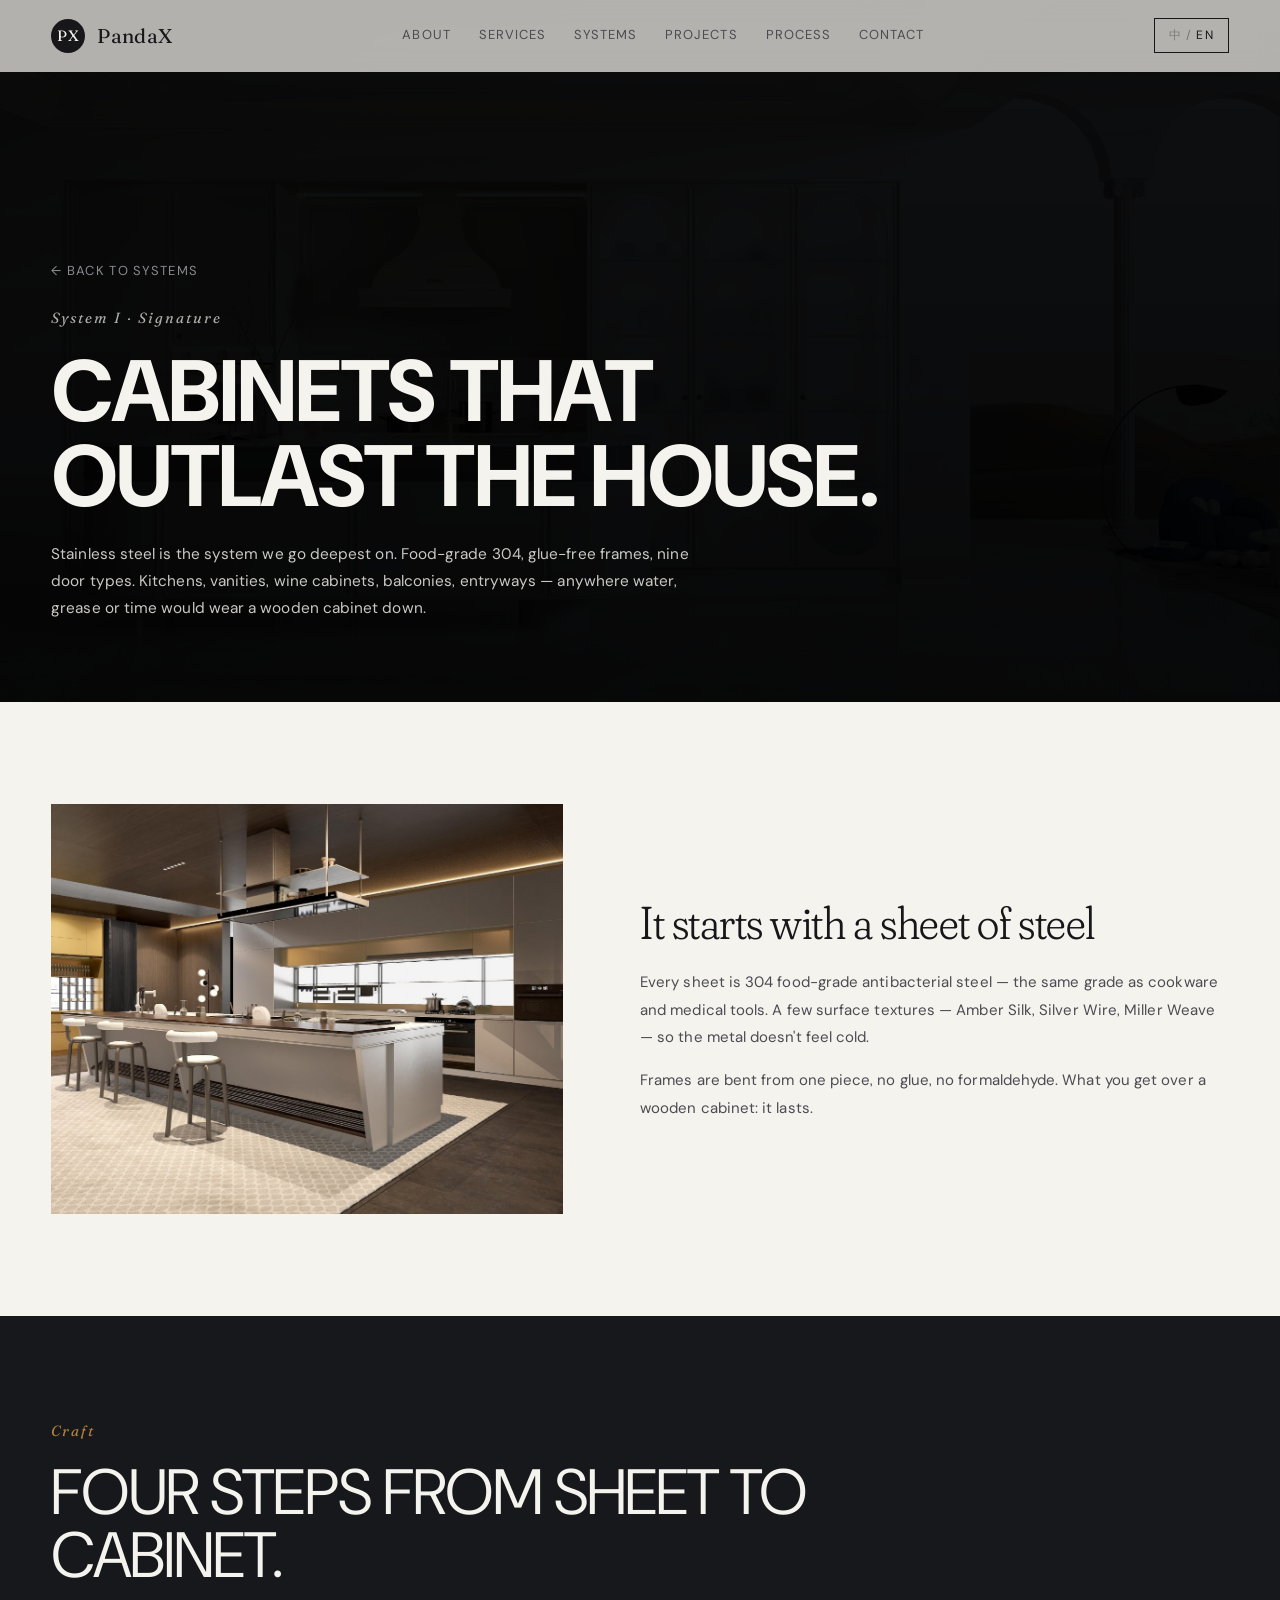
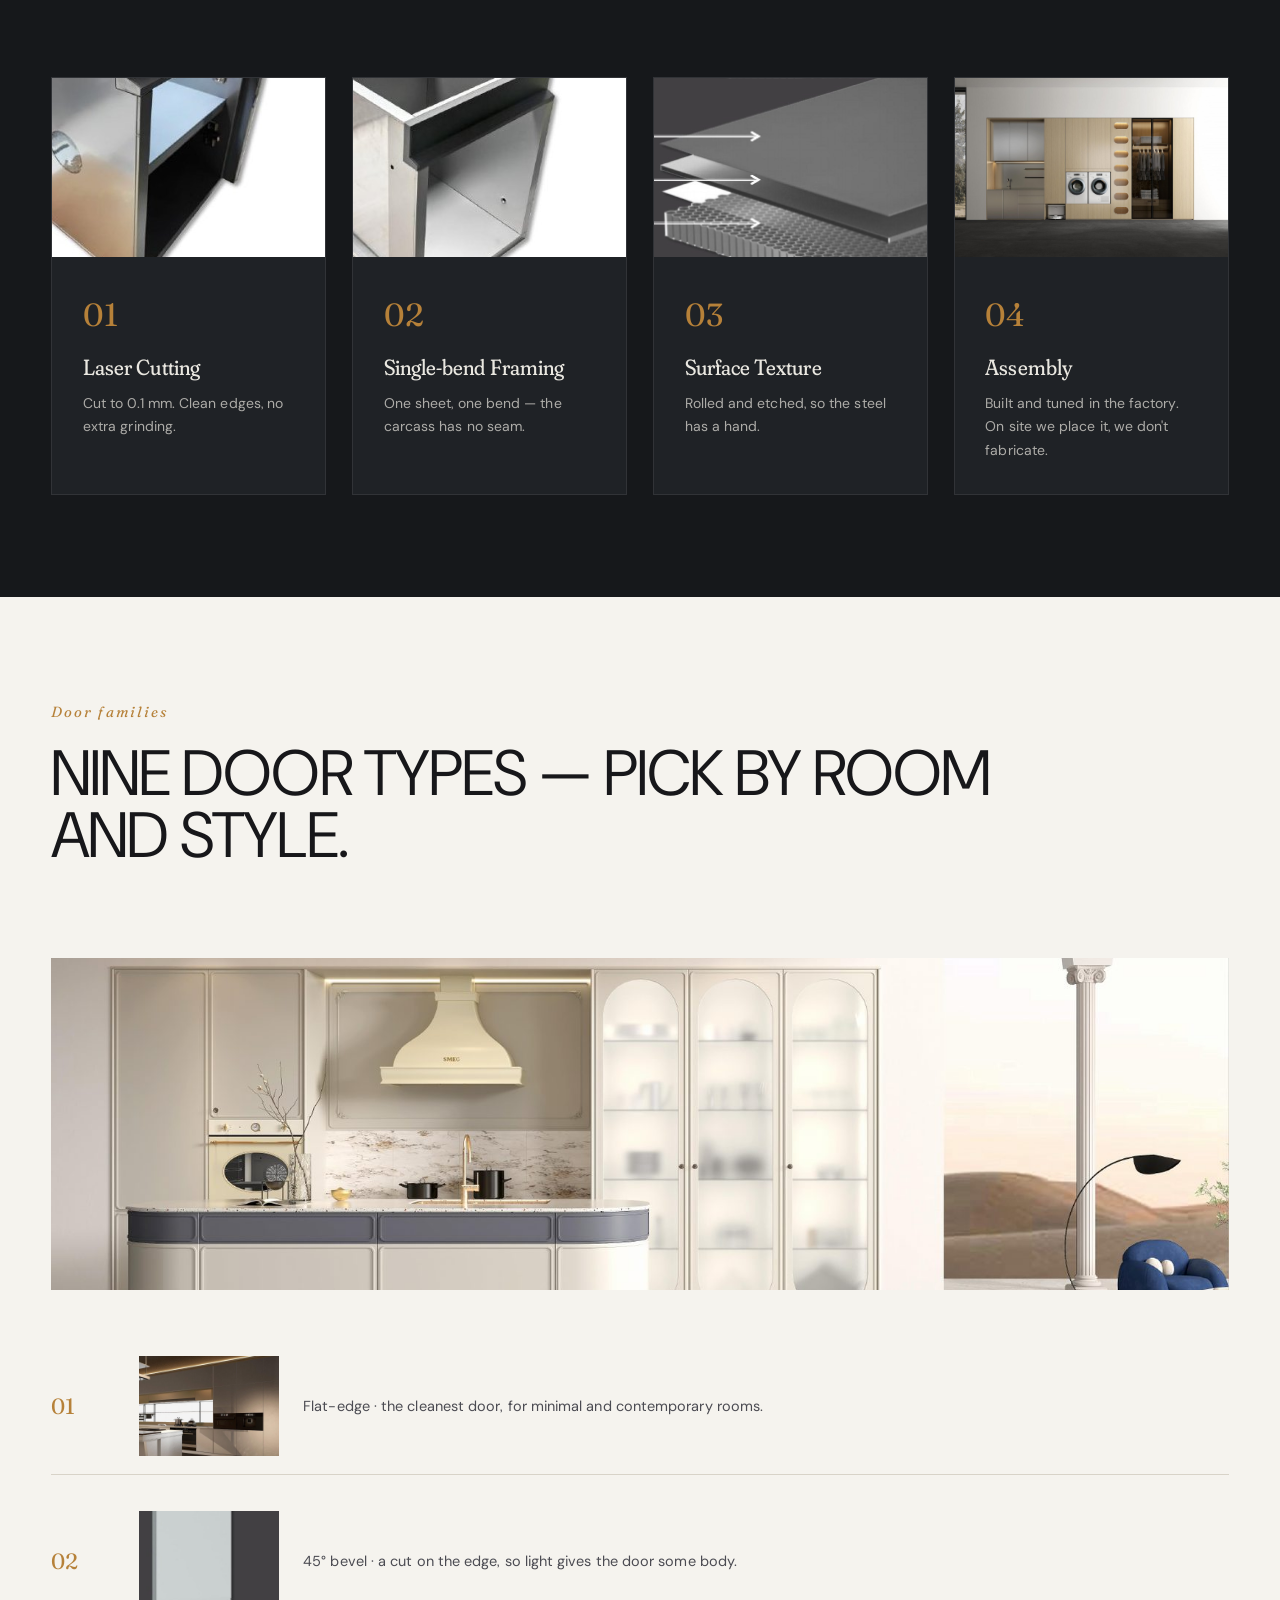
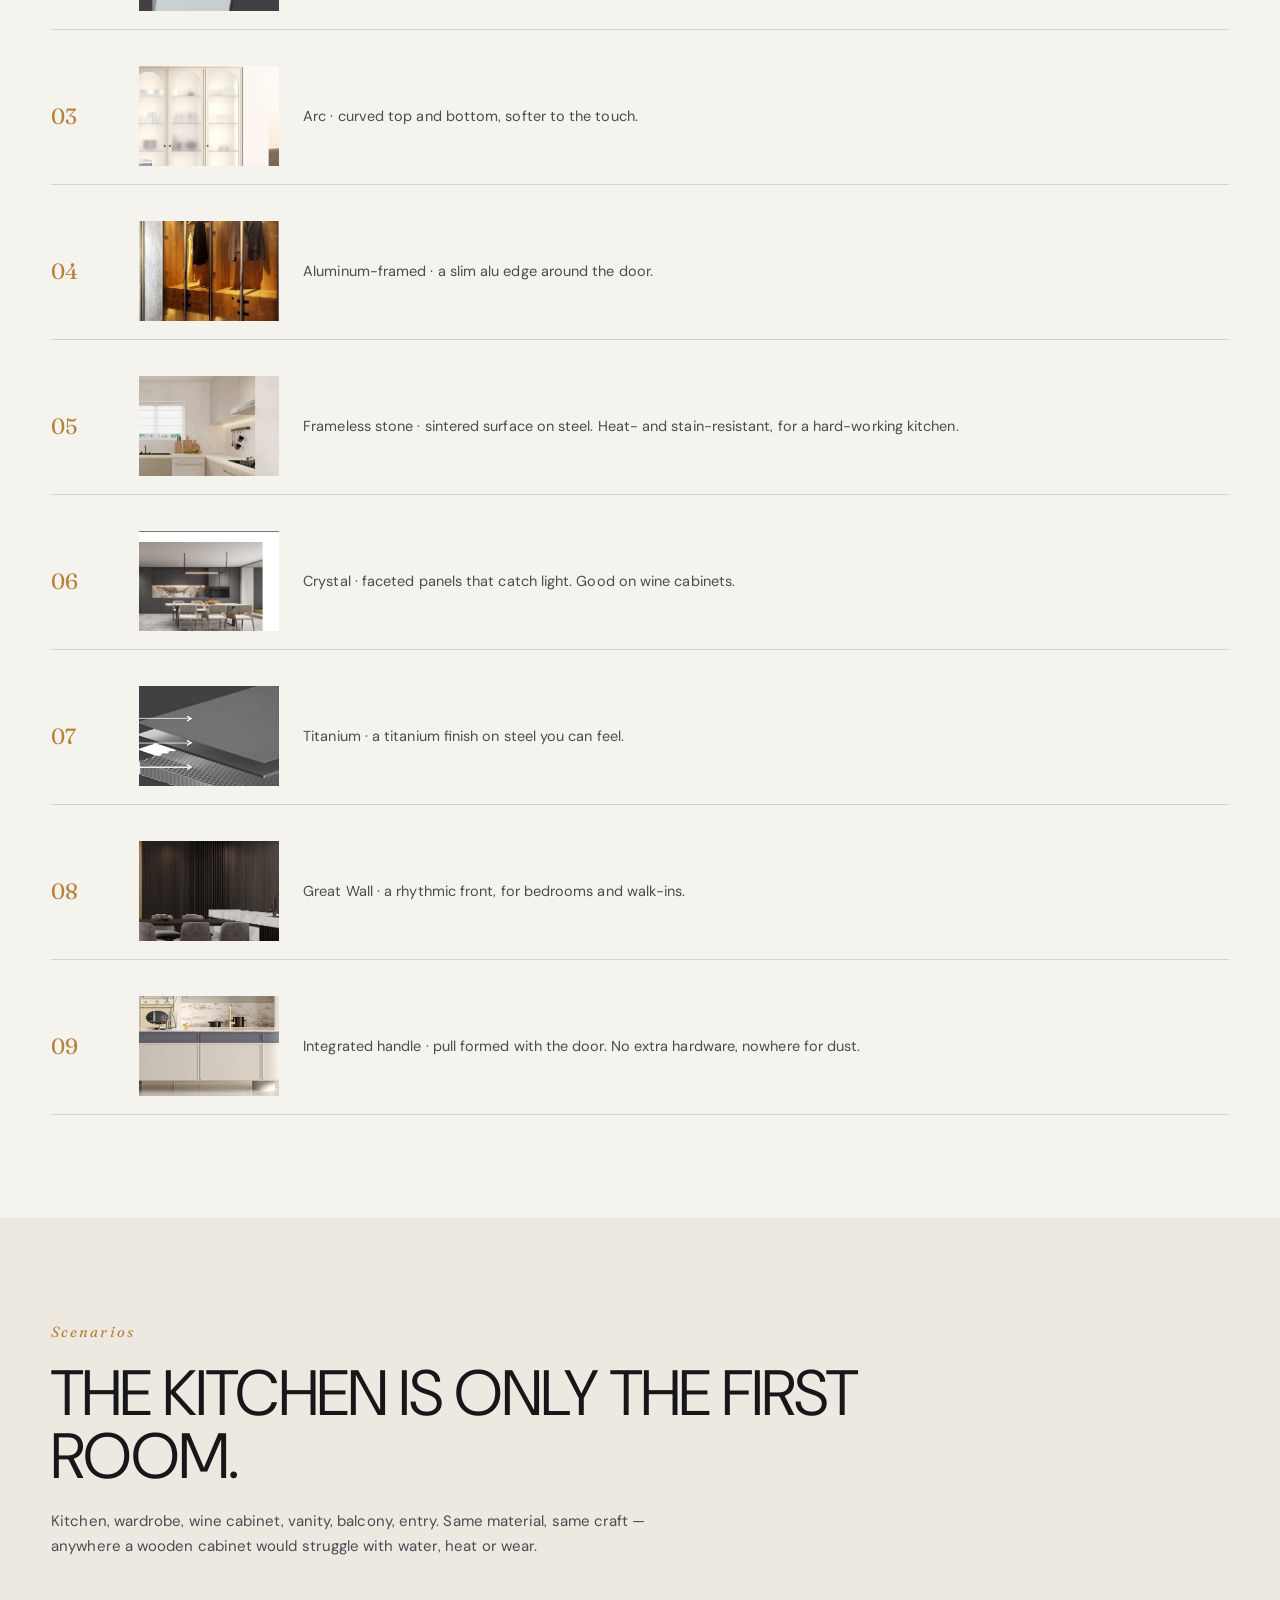
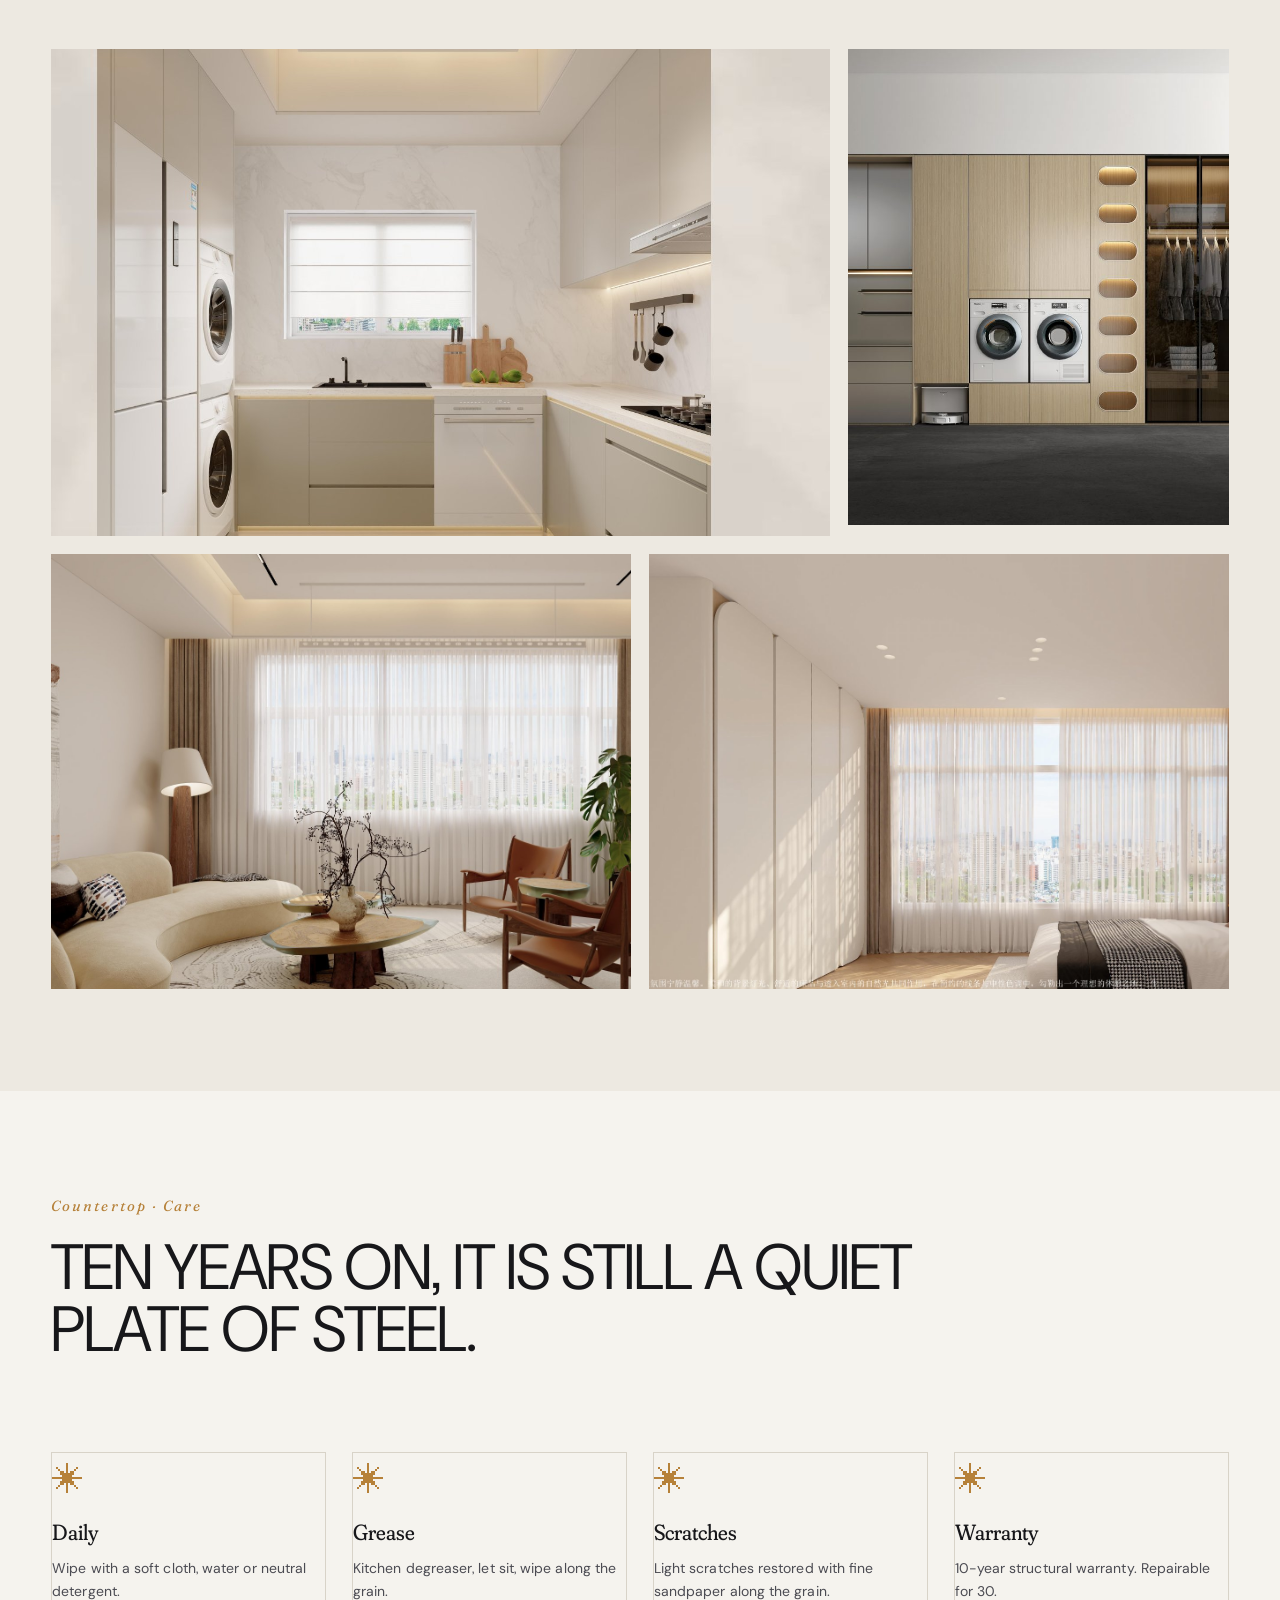
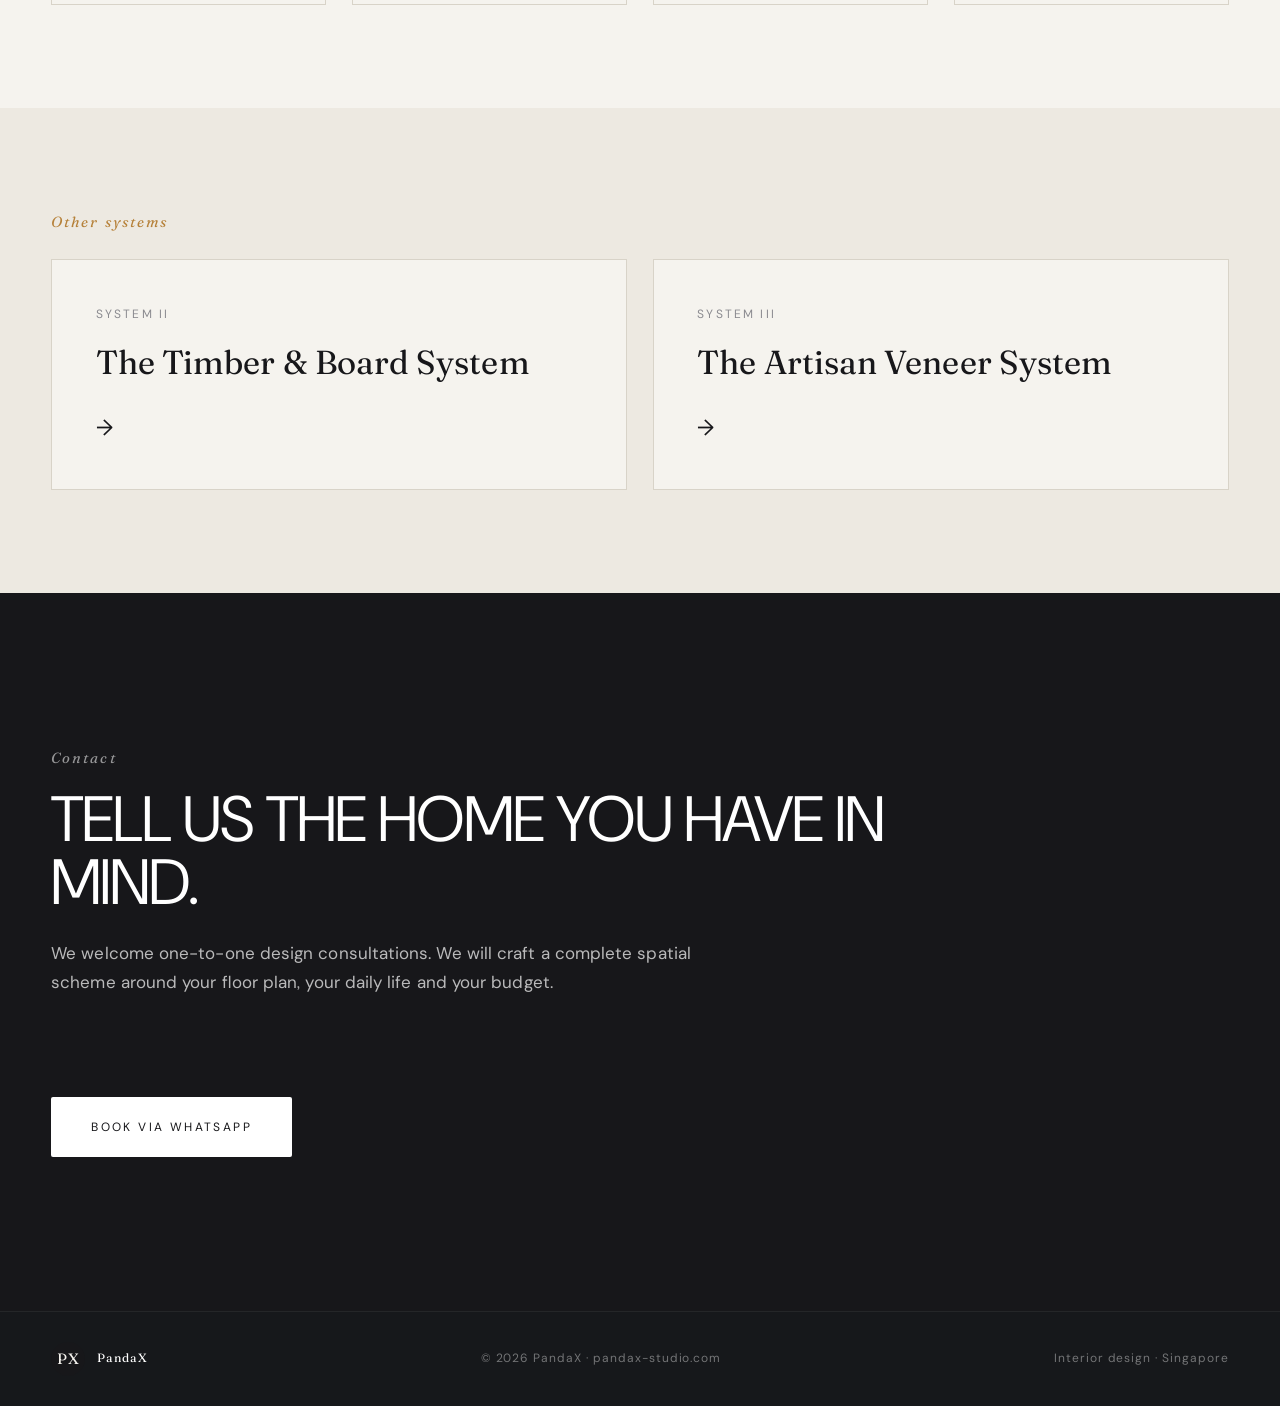
==== systems/steel.html @ 5417e313 "Door and substrate lists: add a photo beside each line" ====
<!DOCTYPE html>
<html lang="zh-CN">
<head>
  <meta charset="UTF-8" />
  <meta name="viewport" content="width=device-width, initial-scale=1.0" />
  <meta name="description"
    data-zh="不锈钢体系 · PandaX 的不锈钢全案定制体系。304 食品级抗菌不锈钢、九大门型工艺、覆盖厨房到浴室柜的所有场景。"
    data-en="The Stainless Steel System · PandaX's whole-scenario stainless steel custom system. 304 food-grade antibacterial steel, nine door families, covering everything from kitchens to vanities." />
  <title data-zh="不锈钢体系 · PandaX Design" data-en="Stainless Steel · PandaX Design">不锈钢体系 · PandaX</title>
  <link rel="preconnect" href="https://fonts.googleapis.com">
  <link rel="preconnect" href="https://fonts.gstatic.com" crossorigin>
  <link href="https://fonts.googleapis.com/css2?family=DM+Sans:opsz,wght@9..40,300;9..40,400;9..40,500;9..40,700;9..40,800&family=Fraunces:ital,opsz,wght@0,9..144,300;0,9..144,400;0,9..144,500;1,9..144,400&family=Noto+Sans+SC:wght@400;700;900&family=Noto+Serif+SC:wght@300;400;500&display=swap" rel="stylesheet">
  <link rel="stylesheet" href="/styles.css?v=20" />
  <style>.lp-hero { --lp-hero-img: url("/assets/systems/steel/hero.jpg?v=3"); }</style>
</head>
<body>
  <header class="nav">
    <div class="nav__inner">
      <a href="/" class="nav__brand">
        <span class="nav__mark">PX</span>
        <span class="nav__name">PandaX</span>
      </a>
      <nav class="nav__links">
        <a href="/#studio" data-zh="关于" data-en="About">关于</a>
        <a href="/#services" data-zh="服务" data-en="Services">服务</a>
        <a href="/#systems" data-zh="产品体系" data-en="Systems">产品体系</a>
        <a href="/#projects" data-zh="作品" data-en="Projects">作品</a>
        <a href="/#process" data-zh="流程" data-en="Process">流程</a>
        <a href="/#contact" data-zh="联系" data-en="Contact">联系</a>
      </nav>
      <button class="lang" id="langToggle" aria-label="Language">
        <span class="lang__zh">中</span><span class="lang__sep">/</span><span class="lang__en">EN</span>
      </button>
    </div>
  </header>

  <section class="lp-hero">
    <div class="lp-hero__inner">
      <a href="/#systems" class="lp-back" data-zh="← 返回产品体系" data-en="← Back to Systems">← 返回产品体系</a>
      <p class="eyebrow" data-zh="体系一 · System I · 主推" data-en="System I · Signature">体系一 · System I · 主推</p>
      <h1 data-zh="一套不怕时间的柜子。" data-en="Cabinets that outlast the house.">一套不怕时间的柜子。</h1>
      <p class="lp-hero__lede"
        data-zh="不锈钢是我们做得最深的一套。食品级 304，柜体不打胶，九种门型。厨房、浴室柜、酒柜、阳台、玄关，凡是怕水、怕油、怕旧的地方，都适合。"
        data-en="Stainless steel is the system we go deepest on. Food-grade 304, glue-free frames, nine door types. Kitchens, vanities, wine cabinets, balconies, entryways — anywhere water, grease or time would wear a wooden cabinet down.">
      </p>
    </div>
  </section>

  <section class="lp-section">
    <div class="lp-intro">
      <div class="lp-intro__media" style="background-image:url('/assets/brands/web/youjubang.jpg?v=2')"></div>
      <div>
        <h2 data-zh="从一张钢板开始" data-en="It starts with a sheet of steel">从一张钢板开始</h2>
        <p data-zh="每一片都是 304 食品级抗菌不锈钢，和厨具、医用同级。表面有几种肌理：琥珀银蚕、雅致银丝、米勒布纹——金属也能有温度。"
           data-en="Every sheet is 304 food-grade antibacterial steel — the same grade as cookware and medical tools. A few surface textures — Amber Silk, Silver Wire, Miller Weave — so the metal doesn't feel cold.">
        </p>
        <p data-zh="柜体不打胶，整片折弯成型，不释放甲醛。比木柜多一件事：可以用很久。"
           data-en="Frames are bent from one piece, no glue, no formaldehyde. What you get over a wooden cabinet: it lasts.">
        </p>
      </div>
    </div>
  </section>

  <section class="lp-section lp-section--dark">
    <div class="lp-container">
      <div class="section__head">
        <p class="eyebrow" data-zh="工艺" data-en="Craft">工艺</p>
        <h2 class="h2" data-zh="四道工序，把钢板做成柜子。" data-en="Four steps from sheet to cabinet.">四道工序，把钢板做成柜子。</h2>
      </div>
      <div class="lp-grid">
        <article class="lp-card">
          <div class="lp-card__thumb" style="background-image:url('/assets/systems/steel/craft-laser.jpg')"></div>
          <div class="lp-card__body">
            <span class="lp-card__num">01</span><h3 class="lp-card__title" data-zh="激光下料" data-en="Laser Cutting">激光下料</h3>
            <p class="lp-card__desc" data-zh="0.1 毫米精度切割，边缘干净，不用再修。" data-en="Cut to 0.1 mm. Clean edges, no extra grinding.">0.1 毫米精度切割，边缘干净，不用再修。</p>
          </div>
        </article>
        <article class="lp-card">
          <div class="lp-card__thumb" style="background-image:url('/assets/systems/steel/craft-box.jpg')"></div>
          <div class="lp-card__body">
            <span class="lp-card__num">02</span><h3 class="lp-card__title" data-zh="一体折弯" data-en="Single-bend Framing">一体折弯</h3>
            <p class="lp-card__desc" data-zh="整片钢板一次成型，柜体没有拼缝。" data-en="One sheet, one bend — the carcass has no seam.">整片钢板一次成型，柜体没有拼缝。</p>
          </div>
        </article>
        <article class="lp-card">
          <div class="lp-card__thumb" style="background-image:url('/assets/systems/steel/craft-edge.jpg')"></div>
          <div class="lp-card__body">
            <span class="lp-card__num">03</span><h3 class="lp-card__title" data-zh="表面肌理" data-en="Surface Texture">表面肌理</h3>
            <p class="lp-card__desc" data-zh="辊压、蚀刻，钢板摸起来有温度。" data-en="Rolled and etched, so the steel has a hand.">辊压、蚀刻，钢板摸起来有温度。</p>
          </div>
        </article>
        <article class="lp-card">
          <div class="lp-card__thumb" style="background-image:url('/assets/systems/steel/laundry.jpg')"></div>
          <div class="lp-card__body">
            <span class="lp-card__num">04</span><h3 class="lp-card__title" data-zh="工厂预装" data-en="Assembly">工厂预装</h3>
            <p class="lp-card__desc" data-zh="厂里装好、校准好，现场只拼合，不再加工。" data-en="Built and tuned in the factory. On site we place it, we don't fabricate.">厂里装好、校准好，现场只拼合，不再加工。</p>
          </div>
        </article>
      </div>
    </div>
  </section>

  <section class="lp-section">
    <div class="lp-container">
      <div class="section__head">
        <p class="eyebrow" data-zh="门型工艺" data-en="Door families">门型工艺</p>
        <h2 class="h2" data-zh="九种门型，按空间和风格来选。" data-en="Nine door types — pick by room and style.">九种门型，按空间和风格来选。</h2>
      </div>
      <div class="lp-figure" style="background-image:url('/assets/systems/steel/hero.jpg?v=3')"></div>
      <ul class="lp-list">
        <li>
          <span class="lp-list__label">01</span>
          <div class="lp-list__thumb" style="background-image:url('/assets/systems/steel/door-01.jpg')"></div>
          <span class="lp-list__text" data-zh="平板直边 · 最干净的一种，适合极简、当代。" data-en="Flat-edge · the cleanest door, for minimal and contemporary rooms.">平板直边 · 最干净的一种，适合极简、当代。</span>
        </li>
        <li>
          <span class="lp-list__label">02</span>
          <div class="lp-list__thumb" style="background-image:url('/assets/systems/steel/door-02.jpg')"></div>
          <span class="lp-list__text" data-zh="45° 斜边 · 门边切一刀斜面，光一打就有厚度。" data-en="45° bevel · a cut on the edge, so light gives the door some body.">45° 斜边 · 门边切一刀斜面，光一打就有厚度。</span>
        </li>
        <li>
          <span class="lp-list__label">03</span>
          <div class="lp-list__thumb" style="background-image:url('/assets/systems/steel/door-03.jpg')"></div>
          <span class="lp-list__text" data-zh="弧型 · 上下做成弧线，转角摸着圆。" data-en="Arc · curved top and bottom, softer to the touch.">弧型 · 上下做成弧线，转角摸着圆。</span>
        </li>
        <li>
          <span class="lp-list__label">04</span>
          <div class="lp-list__thumb" style="background-image:url('/assets/systems/steel/door-04.jpg')"></div>
          <span class="lp-list__text" data-zh="铝边拼框 · 细铝条勾一圈边，精致、克制。" data-en="Aluminum-framed · a slim alu edge around the door.">铝边拼框 · 细铝条勾一圈边，精致、克制。</span>
        </li>
        <li>
          <span class="lp-list__label">05</span>
          <div class="lp-list__thumb" style="background-image:url('/assets/systems/steel/door-05.jpg')"></div>
          <span class="lp-list__text" data-zh="隐框岩板 · 岩板贴在钢板上，耐腐蚀、耐高温，适合高强度厨房。" data-en="Frameless stone · sintered surface on steel. Heat- and stain-resistant, for a hard-working kitchen.">隐框岩板 · 岩板贴在钢板上，耐腐蚀、耐高温，适合高强度厨房。</span>
        </li>
        <li>
          <span class="lp-list__label">06</span>
          <div class="lp-list__thumb" style="background-image:url('/assets/systems/steel/door-06.jpg')"></div>
          <span class="lp-list__text" data-zh="晶钻门 · 切面立体，光一照会亮，适合客厅酒柜。" data-en="Crystal · faceted panels that catch light. Good on wine cabinets.">晶钻门 · 切面立体，光一照会亮，适合客厅酒柜。</span>
        </li>
        <li>
          <span class="lp-list__label">07</span>
          <div class="lp-list__thumb" style="background-image:url('/assets/systems/steel/door-07.jpg')"></div>
          <span class="lp-list__text" data-zh="钛晶门 · 钛金属肌理铺在钢面上，贵气能摸到。" data-en="Titanium · a titanium finish on steel you can feel.">钛晶门 · 钛金属肌理铺在钢面上，贵气能摸到。</span>
        </li>
        <li>
          <span class="lp-list__label">08</span>
          <div class="lp-list__thumb" style="background-image:url('/assets/systems/steel/door-08.jpg')"></div>
          <span class="lp-list__text" data-zh="长城门 · 立面有节奏，适合卧室和衣帽间。" data-en="Great Wall · a rhythmic front, for bedrooms and walk-ins.">长城门 · 立面有节奏，适合卧室和衣帽间。</span>
        </li>
        <li>
          <span class="lp-list__label">09</span>
          <div class="lp-list__thumb" style="background-image:url('/assets/systems/steel/door-09.jpg')"></div>
          <span class="lp-list__text" data-zh="一体拉手 · 拉手和门板一次成型，没有外挂五金，不好藏灰。" data-en="Integrated handle · pull formed with the door. No extra hardware, nowhere for dust.">一体拉手 · 拉手和门板一次成型，没有外挂五金，不好藏灰。</span>
        </li>
      </ul>
    </div>
  </section>

  <section class="lp-section lp-section--soft">
    <div class="lp-container">
      <div class="section__head">
        <p class="eyebrow" data-zh="六大场景" data-en="Scenarios">六大场景</p>
        <h2 class="h2" data-zh="厨房只是第一站。" data-en="The kitchen is only the first room.">厨房只是第一站。</h2>
        <p class="section__sub"
          data-zh="整体厨房、定制衣柜、酒柜、浴室柜、阳台柜、玄关柜。同一套材料、同一种工艺，家里怕水、怕火、怕旧的地方都能用。"
          data-en="Kitchen, wardrobe, wine cabinet, vanity, balcony, entry. Same material, same craft — anywhere a wooden cabinet would struggle with water, heat or wear.">
          data-en="Integrated kitchen · custom wardrobe · wine cabinet · vanity · balcony · entryway — one material, one craft, across every scenario where a space must contend with water, fire and time.">
        </p>
      </div>
      <div class="lp-gallery">
        <div class="lp-gallery__item lp-gallery__item--big"  style="background-image:url('/assets/case-huang/web/page-06.jpg')"></div>
        <div class="lp-gallery__item lp-gallery__item--tall" style="background-image:url('/assets/systems/steel/laundry.jpg')"></div>
        <div class="lp-gallery__item lp-gallery__item--half" style="background-image:url('/assets/case-huang/web/page-07.jpg')"></div>
        <div class="lp-gallery__item lp-gallery__item--half" style="background-image:url('/assets/case-huang/web/page-13.jpg?v=2')"></div>
      </div>
    </div>
  </section>

  <section class="lp-section">
    <div class="lp-container">
      <div class="section__head">
        <p class="eyebrow" data-zh="台面 · 保养" data-en="Countertop · Care">台面 · 保养</p>
        <h2 class="h2" data-zh="十年之后，它还是那块钢。" data-en="Ten years on, it is still a quiet plate of steel.">十年之后，它还是那块钢。</h2>
      </div>
      <div class="lp-grid">
        <article class="lp-card"><span class="lp-card__num">✳</span><h3 class="lp-card__title" data-zh="日常" data-en="Daily">日常</h3><p class="lp-card__desc" data-zh="软布+清水或中性清洁剂擦拭即可。" data-en="Wipe with a soft cloth, water or neutral detergent.">软布+清水或中性清洁剂擦拭即可。</p></article>
        <article class="lp-card"><span class="lp-card__num">✳</span><h3 class="lp-card__title" data-zh="油污" data-en="Grease">油污</h3><p class="lp-card__desc" data-zh="厨房清洁剂静置几分钟，顺纹路擦拭。" data-en="Kitchen degreaser, let sit, wipe along the grain.">厨房清洁剂静置几分钟，顺纹路擦拭。</p></article>
        <article class="lp-card"><span class="lp-card__num">✳</span><h3 class="lp-card__title" data-zh="划痕" data-en="Scratches">划痕</h3><p class="lp-card__desc" data-zh="轻微划痕可用细砂纸顺纹理复原。" data-en="Light scratches restored with fine sandpaper along the grain.">轻微划痕可用细砂纸顺纹理复原。</p></article>
        <article class="lp-card"><span class="lp-card__num">✳</span><h3 class="lp-card__title" data-zh="质保" data-en="Warranty">质保</h3><p class="lp-card__desc" data-zh="10 年结构质保，30 年可修复。" data-en="10-year structural warranty. Repairable for 30.">10 年结构质保，30 年可修复。</p></article>
      </div>
    </div>
  </section>

  <section class="lp-section lp-section--soft">
    <div class="lp-container">
      <p class="eyebrow" data-zh="其他体系" data-en="Other systems">其他体系</p>
      <div class="lp-related" style="margin-top: 24px;">
        <a href="/systems/timber">
          <p class="lp-related__eyebrow">System II</p>
          <p class="lp-related__title" data-zh="板木体系" data-en="The Timber &amp; Board System">板木体系</p>
          <span class="lp-related__arrow">→</span>
        </a>
        <a href="/systems/veneer">
          <p class="lp-related__eyebrow">System III</p>
          <p class="lp-related__title" data-zh="艺术木皮体系" data-en="The Artisan Veneer System">艺术木皮体系</p>
          <span class="lp-related__arrow">→</span>
        </a>
      </div>
    </div>
  </section>

  <section id="contact" class="section section--contact">
    <div class="contact">
      <p class="eyebrow" data-zh="联系" data-en="Contact">联系</p>
      <h2 class="h2" data-zh="来聊聊你想住的样子。" data-en="Tell us the home you have in mind.">来聊聊你想住的样子。</h2>
      <p class="contact__lede"
        data-zh="欢迎预约一对一设计咨询。把户型、日常习惯和预算给我们，我们出一套完整方案。"
        data-en="We welcome one-to-one design consultations. We will craft a complete spatial scheme around your floor plan, your daily life and your budget.">
      </p>
      <a href="https://wa.me/6587988123?text=Hi%20PandaX%20Studio%2C%20I%27d%20like%20to%20book%20a%20design%20consultation." target="_blank" rel="noopener" class="btn btn--dark btn--large"
         data-zh="用 WhatsApp 预约" data-en="Book via WhatsApp">用 WhatsApp 预约</a>
    </div>
  </section>

  <footer class="foot">
    <div class="foot__inner">
      <div class="foot__brand">
        <span class="nav__mark">PX</span>
        <span>PandaX</span>
      </div>
      <p class="foot__meta">© <span id="year"></span> PandaX · pandax-studio.com</p>
      <p class="foot__meta" data-zh="空间设计 · 新加坡" data-en="Interior design · Singapore">空间设计 · 新加坡</p>
    </div>
  </footer>

  <script src="/script.js"></script>
</body>
</html>
---- styles.css ----
/* ============================================
   PandaX Studio — bespoke stainless steel
   Design language: editorial, minimal, warm-metal
   ============================================ */

:root {
  --bg: #f5f3ee;         /* warm paper */
  --bg-soft: #ede9e1;
  --ink: #17171a;        /* near black */
  --ink-2: #4b4b52;
  --ink-3: #8a8a8f;
  --line: #d8d3c8;
  --steel: #9ea3a8;
  --amber: #b68139;
  --dark: #16181b;
  --dark-2: #1f2226;
  --serif: "Fraunces", "Noto Serif SC", ui-serif, Georgia, serif;
  --serif-cn: "Noto Serif SC", "Songti SC", "PingFang SC", "Hiragino Sans GB", "Microsoft Yahei", serif;
  --sans: "DM Sans", -apple-system, "PingFang SC", "Hiragino Sans GB", "Microsoft Yahei", sans-serif;
  --max: 1360px;
  --pad: clamp(20px, 4vw, 64px);
  --radius: 2px;
}

* { box-sizing: border-box; margin: 0; padding: 0; }
html { scroll-behavior: smooth; }
body {
  background: var(--bg);
  color: var(--ink);
  font-family: var(--sans);
  font-size: 15px;
  line-height: 1.7;
  -webkit-font-smoothing: antialiased;
  overflow-x: hidden;
}
img { max-width: 100%; display: block; }
a { color: inherit; text-decoration: none; transition: opacity .2s ease, color .2s ease; }
a:hover { opacity: .6; }

/* ---------- Typography ---------- */
.eyebrow {
  font-family: var(--serif);
  font-style: italic;
  font-weight: 400;
  font-size: clamp(14px, 1.15vw, 17px);
  letter-spacing: 0.005em;
  text-transform: none;
  color: var(--amber);
  margin-bottom: 18px;
}
.eyebrow--light { color: var(--amber); }

.h2 {
  font-family: var(--sans);
  font-weight: 800;
  text-transform: uppercase;
  font-size: clamp(34px, 5vw, 72px);
  line-height: 0.98;
  letter-spacing: -0.02em;
  color: var(--ink);
  max-width: 22ch;
}
html[lang="zh-CN"] .h2 {
  font-family: "Noto Sans SC", "PingFang SC", "Microsoft Yahei", var(--sans);
  font-weight: 900;
  letter-spacing: 0;
  line-height: 1.1;
}
.h2--light { color: #f5f3ee; }

/* Section subtitle — the paragraph that sits under an h2 */
.section__sub {
  max-width: 62ch;
  color: var(--ink-2);
  font-size: clamp(15px, 1.15vw, 17px);
  line-height: 1.7;
  margin-top: 18px;
}

/* ---------- NAV ---------- */
.nav {
  position: fixed;
  top: 0; left: 0; right: 0;
  z-index: 50;
  backdrop-filter: saturate(140%) blur(14px);
  background: rgba(245, 243, 238, 0.72);
  border-bottom: 1px solid transparent;
  transition: background .3s ease, border-color .3s ease;
}
.nav.is-scrolled {
  background: rgba(245, 243, 238, 0.92);
  border-bottom-color: var(--line);
}
.nav__inner {
  max-width: var(--max);
  margin: 0 auto;
  padding: 18px var(--pad);
  display: flex;
  align-items: center;
  justify-content: space-between;
  gap: 24px;
}
.nav__brand { display: flex; align-items: center; gap: 12px; }
.nav__mark {
  display: inline-grid; place-items: center;
  width: 34px; height: 34px;
  background: var(--ink); color: var(--bg);
  font-family: var(--serif); font-size: 15px; letter-spacing: .04em;
  border-radius: 50%;
}
.nav__name { font-family: var(--serif); font-size: 20px; letter-spacing: .02em; }
.nav__name em { font-style: italic; color: var(--ink-2); font-weight: 300; }

.nav__links { display: flex; gap: 28px; }
.nav__links a {
  font-size: 13px; letter-spacing: .12em; text-transform: uppercase;
  color: var(--ink-2);
}
.nav__links a:hover { color: var(--ink); opacity: 1; }

.lang {
  background: transparent; border: 1px solid var(--ink);
  padding: 8px 14px;
  font-family: var(--sans); font-size: 12px; letter-spacing: .1em;
  cursor: pointer; color: var(--ink);
  transition: background .2s ease, color .2s ease;
}
.lang:hover { background: var(--ink); color: var(--bg); }
.lang__sep { margin: 0 4px; opacity: .4; }
.lang .lang__zh, .lang .lang__en { transition: opacity .2s ease; }
html[lang="zh-CN"] .lang .lang__en { opacity: .35; }
html[lang="en"] .lang .lang__zh { opacity: .35; }

@media (max-width: 900px) {
  .nav__links { display: none; }
}

/* ---------- HERO ---------- */
.hero {
  position: relative;
  min-height: 100vh;
  display: flex; align-items: flex-end;
  padding: 120px var(--pad) 80px;
  overflow: hidden;
  color: var(--ink);
}
.hero__bg {
  position: absolute; inset: 0;
  background:
    linear-gradient(180deg, rgba(0,0,0,0) 40%, rgba(0,0,0,0.55) 100%),
    url("assets/hero/main.jpg?v=4") center 45% / cover no-repeat;
  z-index: -2;
}
.hero__bg::after {
  content: "";
  position: absolute; inset: 0;
  background:
    repeating-linear-gradient(90deg,
      rgba(255,255,255,0.02) 0 2px,
      transparent 2px 6px),
    radial-gradient(circle at 30% 60%, rgba(0,0,0,0.08), transparent 55%);
  mix-blend-mode: overlay;
}
.hero__inner { max-width: var(--max); margin: 0 auto; width: 100%; position: relative; z-index: 1; }
.hero__title {
  font-family: var(--serif);
  font-weight: 300;
  font-size: clamp(48px, 9vw, 148px);
  line-height: 0.95;
  letter-spacing: -0.02em;
  color: var(--ink);
  margin: 12px 0 28px;
}
html[lang="zh-CN"] .hero__title { font-family: var(--serif-cn); font-weight: 500; }
.hero__title span { display: block; }
.hero__title span:nth-child(2) { padding-left: clamp(20px, 8vw, 120px); font-style: italic; color: inherit; }
html[lang="zh-CN"] .hero__title span:nth-child(2) { font-style: normal; }

.hero__lede { max-width: 46ch; color: var(--ink-2); font-size: clamp(15px, 1.4vw, 18px); }
.hero__cta { margin-top: 40px; display: flex; gap: 14px; flex-wrap: wrap; }

.hero__scroll {
  position: absolute; right: var(--pad); bottom: 40px;
  font-size: 11px; letter-spacing: .3em; text-transform: uppercase;
  color: var(--ink-2);
  writing-mode: vertical-rl;
}

/* ---------- Buttons ---------- */
.btn {
  display: inline-block;
  padding: 16px 30px;
  font-size: 12px; letter-spacing: .2em; text-transform: uppercase;
  border-radius: var(--radius);
  transition: all .25s ease;
  cursor: pointer;
}
.btn--dark { background: var(--ink); color: var(--bg); }
.btn--dark:hover { background: #000; opacity: 1; transform: translateY(-1px); }
.btn--ghost { border: 1px solid var(--ink); color: var(--ink); background: transparent; }
.btn--ghost:hover { background: var(--ink); color: var(--bg); opacity: 1; }
.btn--large { padding: 20px 40px; margin-top: 40px; }

/* ---------- Sections ---------- */
.section {
  padding: clamp(80px, 12vw, 160px) var(--pad);
  max-width: var(--max);
  margin: 0 auto;
}
.section--dark {
  max-width: none;
  background: var(--dark);
  color: #fff;
}
.section--dark .section__head,
.section--dark .materials { max-width: var(--max); margin-left: auto; margin-right: auto; }
.section--soft { background: var(--bg-soft); max-width: none; }
.section--soft > * { max-width: var(--max); margin-left: auto; margin-right: auto; }

.section__head { margin-bottom: clamp(50px, 7vw, 90px); max-width: var(--max); }
.section__sub { margin-top: 20px; max-width: 60ch; color: var(--ink-2); }

/* Split section (Philosophy) */
.section--split {
  display: grid;
  grid-template-columns: 1fr 1fr;
  gap: clamp(40px, 6vw, 100px);
  align-items: start;
}
.split__right p { font-size: 16px; color: var(--ink-2); }
@media (max-width: 800px) {
  .section--split { grid-template-columns: 1fr; }
}

.pill-list {
  list-style: none;
  margin-top: 40px;
  display: grid;
  grid-template-columns: repeat(2, 1fr);
  gap: 20px 30px;
  border-top: 1px solid var(--line);
  padding-top: 30px;
}
.pill-list li { display: flex; align-items: baseline; gap: 14px; }
.pill-list span {
  font-family: var(--serif);
  font-size: 34px;
  line-height: 1;
  color: var(--ink);
  min-width: 90px;
}
.pill-list em {
  font-style: normal;
  font-size: 12px;
  letter-spacing: .18em;
  text-transform: uppercase;
  color: var(--ink-3);
}

/* ---------- Materials ---------- */
.materials {
  display: grid;
  grid-template-columns: repeat(3, 1fr);
  gap: clamp(24px, 3vw, 44px);
}
.material {
  padding: 30px;
  background: rgba(255,255,255,0.04);
  border: 1px solid rgba(255,255,255,0.08);
  transition: transform .4s ease, background .4s ease;
}
.material:hover { transform: translateY(-4px); background: rgba(255,255,255,0.06); }
.material__swatch {
  height: 220px;
  margin-bottom: 24px;
  border-radius: 1px;
  position: relative;
  overflow: hidden;
}
.swatch--amber {
  background:
    repeating-radial-gradient(circle at 30% 40%, rgba(255,255,255,0.06) 0 2px, transparent 2px 5px),
    linear-gradient(135deg, #c49b6d 0%, #8a6237 50%, #b78554 100%);
}
.swatch--silver {
  background:
    repeating-linear-gradient(90deg, rgba(255,255,255,0.09) 0 1px, transparent 1px 3px),
    linear-gradient(135deg, #d9dadd 0%, #a4a7ac 55%, #cbcdd1 100%);
}
.swatch--linen {
  background:
    repeating-linear-gradient(45deg, rgba(255,255,255,0.08) 0 2px, transparent 2px 4px),
    repeating-linear-gradient(-45deg, rgba(0,0,0,0.06) 0 2px, transparent 2px 4px),
    linear-gradient(135deg, #b6b8bb 0%, #8a8d92 100%);
}
.material h3 {
  font-family: var(--serif); font-weight: 400;
  font-size: 24px; margin-bottom: 6px;
}
html[lang="zh-CN"] .material h3 { font-family: var(--serif-cn); }
.material__code {
  font-size: 11px; letter-spacing: .2em;
  color: rgba(255,255,255,.45);
  margin-bottom: 16px;
}
.material p:last-child { color: rgba(255,255,255,.75); font-size: 14px; }

@media (max-width: 800px) { .materials { grid-template-columns: 1fr; } }

/* ---------- Craft ---------- */
.craft {
  display: grid;
  grid-template-columns: repeat(4, 1fr);
  gap: 40px;
  padding-bottom: 90px;
  border-bottom: 1px solid var(--line);
}
.craft__item { padding-right: 20px; }
.craft__num {
  font-family: var(--serif);
  font-size: 42px;
  color: var(--amber);
  display: block;
  margin-bottom: 20px;
  line-height: 1;
}
.craft__item h3 {
  font-family: var(--serif); font-weight: 400;
  font-size: 22px; margin-bottom: 10px;
}
html[lang="zh-CN"] .craft__item h3 { font-family: var(--serif-cn); }
.craft__item p { color: var(--ink-2); font-size: 14.5px; }

.compare {
  margin-top: 90px;
  display: grid;
  grid-template-columns: 1fr 1fr;
  gap: 0;
}
.compare__col {
  padding: clamp(40px, 5vw, 70px);
  background: var(--bg-soft);
}
.compare__col--dark {
  background: var(--dark);
  color: #fff;
}
.compare__col .tag {
  font-size: 11px; letter-spacing: .28em; text-transform: uppercase;
  color: var(--ink-3); margin-bottom: 20px;
}
.compare__col .tag--light { color: rgba(255,255,255,.55); }
.compare__col h3 {
  font-family: var(--serif); font-weight: 400;
  font-size: clamp(24px, 2.6vw, 34px);
  margin-bottom: 20px;
}
html[lang="zh-CN"] .compare__col h3 { font-family: var(--serif-cn); }
.compare__col p { color: var(--ink-2); max-width: 42ch; }
.compare__col--dark p { color: rgba(255,255,255,.78); }

@media (max-width: 800px) {
  .craft { grid-template-columns: 1fr 1fr; gap: 30px; }
  .compare { grid-template-columns: 1fr; }
}

/* ---------- Doors ---------- */
.doors {
  display: grid;
  grid-template-columns: repeat(3, 1fr);
  gap: clamp(24px, 3vw, 44px);
}
.door { cursor: default; }
.door__img {
  aspect-ratio: 4/5;
  margin-bottom: 20px;
  position: relative;
  overflow: hidden;
  transition: transform .5s ease;
}
.door:hover .door__img { transform: scale(1.02); }
.door h3 { font-family: var(--serif); font-weight: 400; font-size: 22px; margin-bottom: 6px; }
html[lang="zh-CN"] .door h3 { font-family: var(--serif-cn); }
.door p { color: var(--ink-2); font-size: 13.5px; }

.door__img--wf { background: linear-gradient(160deg, #efe9dd 0%, #c9b48d 60%, #7d6039 100%); }
.door__img--jd { background: linear-gradient(160deg, #f4f2ee 0%, #8b1c1c 60%, #2a0808 100%); }
.door__img--kq { background: linear-gradient(160deg, #d8e0e5 0%, #4d6068 60%, #1a2429 100%); }
.door__img--js {
  background:
    repeating-linear-gradient(45deg, rgba(255,255,255,0.06) 0 2px, transparent 2px 4px),
    linear-gradient(160deg, #d1d3d6 0%, #8a8e93 100%);
}
.door__img--sd { background: linear-gradient(160deg, #d9c39a 0%, #7d5a30 60%, #3a2812 100%); }
.door__img--gm { background: linear-gradient(160deg, #b98d5c 0%, #6b4321 60%, #2f1c0a 100%); }
.door__img--yb { background: linear-gradient(160deg, #333 0%, #0e0e10 100%); }
.door__img--jz {
  background:
    radial-gradient(circle at 30% 30%, rgba(255,255,255,0.28), transparent 55%),
    linear-gradient(160deg, #3d5647 0%, #16261d 100%);
}
.door__img--tj {
  background:
    radial-gradient(circle at 70% 20%, rgba(255,255,255,0.35), transparent 55%),
    linear-gradient(160deg, #e9e5db 0%, #a49f92 100%);
}

@media (max-width: 900px) { .doors { grid-template-columns: repeat(2, 1fr); } }
@media (max-width: 560px) { .doors { grid-template-columns: 1fr; } }

/* ---------- Countertop ---------- */
.counter {
  display: grid;
  grid-template-columns: repeat(4, 1fr);
  gap: 30px;
  padding-bottom: 60px;
  border-bottom: 1px solid var(--line);
}
.counter__feat h4 {
  font-family: var(--serif); font-weight: 400;
  font-size: 22px; margin-bottom: 10px;
}
html[lang="zh-CN"] .counter__feat h4 { font-family: var(--serif-cn); }
.counter__feat p { color: var(--ink-2); font-size: 14px; }

.counter__gallery {
  margin-top: 70px;
  display: grid;
  grid-template-columns: repeat(3, 1fr);
  gap: 20px;
}
.cg {
  aspect-ratio: 4/3;
  position: relative;
  overflow: hidden;
  display: flex; align-items: flex-end; padding: 20px;
  color: #fff;
  font-family: var(--serif);
  font-size: 15px;
  letter-spacing: .04em;
  transition: transform .5s ease;
}
.cg:hover { transform: scale(1.01); }
.cg span { position: relative; z-index: 1; text-shadow: 0 1px 8px rgba(0,0,0,.5); }
.cg::before { content: ""; position: absolute; inset: 0; background: linear-gradient(180deg, transparent 55%, rgba(0,0,0,.55) 100%); z-index: 0; }
.cg--1 { background: linear-gradient(135deg, #c3c0b7, #7f7c72); }
.cg--2 { background: linear-gradient(135deg, #d8ceb6, #7a6a48); }
.cg--3 { background: linear-gradient(135deg, #c49b6d, #6b4a25); }
.cg--4 { background: linear-gradient(135deg, #d5d7da, #7a7c80); }
.cg--5 { background: linear-gradient(135deg, #a1a4a8, #3f4145); }
.cg--6 {
  background:
    radial-gradient(1px 1px at 20% 30%, #fff, transparent),
    radial-gradient(1px 1px at 60% 70%, #fff, transparent),
    radial-gradient(1px 1px at 80% 20%, #fff, transparent),
    linear-gradient(135deg, #363842, #14161c);
}

@media (max-width: 900px) {
  .counter { grid-template-columns: repeat(2, 1fr); }
  .counter__gallery { grid-template-columns: repeat(2, 1fr); }
}
@media (max-width: 560px) {
  .counter { grid-template-columns: 1fr; }
  .counter__gallery { grid-template-columns: 1fr; }
}

/* ---------- Care ---------- */
.care {
  display: grid;
  grid-template-columns: repeat(3, 1fr);
  gap: 40px;
}
.care__col {
  padding: 40px;
  background: #fff;
  border: 1px solid var(--line);
}
.care__col h4 {
  font-family: var(--serif); font-weight: 400;
  font-size: 22px; margin-bottom: 12px;
}
html[lang="zh-CN"] .care__col h4 { font-family: var(--serif-cn); }
.care__col p { color: var(--ink-2); font-size: 14.5px; }

@media (max-width: 800px) { .care { grid-template-columns: 1fr; } }

/* ---------- Contact ---------- */
.section--contact {
  background: var(--ink);
  color: #fff;
  max-width: none;
  padding: clamp(80px, 12vw, 160px) var(--pad);
}
.contact {
  max-width: var(--max);
  margin: 0 auto;
}
.section--contact .h2 { color: #fff; }
.section--contact .eyebrow { color: rgba(255,255,255,0.55); }
.contact__lede {
  color: rgba(255,255,255,0.7);
  max-width: 56ch;
  margin: 24px 0 60px;
  font-size: 17px;
}
.contact__grid {
  display: grid;
  grid-template-columns: repeat(3, 1fr);
  gap: 40px;
  padding: 40px 0;
  border-top: 1px solid rgba(255,255,255,0.15);
  border-bottom: 1px solid rgba(255,255,255,0.15);
}
.contact__label {
  font-size: 11px; letter-spacing: .28em; text-transform: uppercase;
  color: rgba(255,255,255,0.5);
  margin-bottom: 8px;
}
.contact__grid a, .contact__grid span {
  font-family: var(--serif);
  font-size: 22px;
  color: #fff;
}
html[lang="zh-CN"] .contact__grid span { font-family: var(--serif-cn); }

.section--contact .btn--dark {
  background: #fff; color: var(--ink);
}
.section--contact .btn--dark:hover { background: var(--amber); color: #fff; }

@media (max-width: 700px) {
  .contact__grid { grid-template-columns: 1fr; gap: 30px; }
}

/* ---------- Footer ---------- */
.foot {
  background: var(--dark);
  color: rgba(255,255,255,0.55);
  padding: 30px var(--pad);
  border-top: 1px solid rgba(255,255,255,0.06);
}
.foot__inner {
  max-width: var(--max); margin: 0 auto;
  display: flex; justify-content: space-between; align-items: center;
  gap: 20px; flex-wrap: wrap;
  font-size: 12px; letter-spacing: .08em;
}
.foot__brand { display: flex; align-items: center; gap: 12px; color: #fff; font-family: var(--serif); }
.foot__meta { color: rgba(255,255,255,0.4); }

/* ---------- Services ---------- */
.services {
  display: grid;
  grid-template-columns: repeat(3, 1fr);
  gap: 1px;
  background: var(--line);
  border: 1px solid var(--line);
}
.service {
  background: var(--bg-soft);
  display: flex;
  flex-direction: column;
  overflow: hidden;
  transition: background .3s ease;
  position: relative;
}
.service:hover { background: #fff; }
.service__thumb {
  height: clamp(180px, 16vw, 240px);
  background-size: cover;
  background-position: center;
  background-color: var(--line);
  transition: transform .6s ease;
}
.service:hover .service__thumb { transform: scale(1.04); }
.service__body {
  padding: clamp(26px, 3vw, 40px);
  flex: 1;
  display: flex;
  flex-direction: column;
}
.service--feature .service__body {
  border-top: 3px solid var(--amber);
}
.service__num {
  font-family: var(--serif);
  font-size: 30px; line-height: 1;
  color: var(--amber);
  margin-bottom: 18px;
}
.service h3 {
  font-family: var(--serif); font-weight: 400;
  font-size: 26px; margin-bottom: 12px;
}
html[lang="zh-CN"] .service h3 { font-family: var(--serif-cn); }
.service p { color: var(--ink-2); font-size: 14.5px; }
.service__link {
  display: inline-block;
  margin-top: auto;
  padding-top: 20px;
  font-size: 12px; letter-spacing: .18em; text-transform: uppercase;
  color: var(--amber);
}
@media (max-width: 900px) { .services { grid-template-columns: repeat(2, 1fr); } }
@media (max-width: 560px) { .services { grid-template-columns: 1fr; } }

/* ---------- Projects ---------- */
.projects {
  display: grid;
  grid-template-columns: repeat(4, 1fr);
  gap: clamp(20px, 2vw, 30px);
}
.project { display: block; cursor: pointer; }
.project--wide { grid-column: span 2; }
.project__img {
  aspect-ratio: 4/5;
  margin-bottom: 18px;
  overflow: hidden;
  position: relative;
  transition: transform .5s ease;
}
.project--wide .project__img { aspect-ratio: 16/10; }
.project:hover .project__img { transform: scale(1.015); }
.project__img::after {
  content: "";
  position: absolute; inset: 0;
  background: linear-gradient(180deg, transparent 60%, rgba(0,0,0,0.25) 100%);
}
.project__meta { display: flex; align-items: baseline; justify-content: space-between; gap: 12px; }
.project__type {
  font-size: 11px; letter-spacing: .2em; text-transform: uppercase;
  color: var(--ink-3);
}
.project h3 {
  font-family: var(--serif); font-weight: 400;
  font-size: 20px;
  color: var(--ink);
}
html[lang="zh-CN"] .project h3 { font-family: var(--serif-cn); }

.project__img--1 { background: linear-gradient(135deg, #b9a789 0%, #6b5a3f 55%, #2a2216 100%); }
.project__img--2 { background: linear-gradient(135deg, #d8d1c1 0%, #8a7f68 55%, #3b3423 100%); }
.project__img--3 { background: linear-gradient(135deg, #e2ddd0 0%, #a89c82 55%, #4b4231 100%); }
.project__img--4 { background: linear-gradient(135deg, #c7c4bd 0%, #706e68 55%, #1e1d1a 100%); }
.project__img--5 {
  background:
    repeating-linear-gradient(90deg, rgba(255,255,255,0.03) 0 2px, transparent 2px 6px),
    linear-gradient(135deg, #7c7873 0%, #3b3936 100%);
}

.projects__note {
  margin-top: 40px;
  font-size: 12px;
  color: var(--ink-3);
  letter-spacing: .04em;
}

@media (max-width: 900px) {
  .projects { grid-template-columns: repeat(2, 1fr); }
  .project--wide { grid-column: span 2; }
}
@media (max-width: 560px) {
  .projects { grid-template-columns: 1fr; }
  .project--wide { grid-column: span 1; }
}

/* ---------- Product Systems (three brands) ---------- */
.systems {
  display: flex;
  flex-direction: column;
  gap: clamp(30px, 4vw, 60px);
}
.system {
  display: grid;
  grid-template-columns: 1.15fr 1fr;
  align-items: stretch;
  background: #fff;
  border: 1px solid var(--line);
  overflow: hidden;
}
.system:nth-child(even) { grid-template-columns: 1fr 1.15fr; }
.system:nth-child(even) .system__img { order: 2; }
.system:nth-child(even) .system__body { order: 1; }
.system--dark { background: var(--dark); color: #fff; border-color: var(--dark); }

.system__img {
  display: block;
  min-height: 420px;
  background-size: cover;
  background-position: center;
  background-repeat: no-repeat;
  background-color: var(--bg-soft);
  transition: transform .5s ease;
  cursor: pointer;
}
.system__img:hover { opacity: 1; }
.system:hover .system__img { transform: scale(1.01); }
.system__img--hesheng   { background-image: url("assets/brands/web/hesheng.jpg?v=2"); }
.system__img--youjubang { background-image: url("assets/brands/web/youjubang.jpg?v=2"); }
.system__img--rumusan   { background-image: url("assets/brands/web/rumusan.jpg?v=3"); }

.system__body {
  padding: clamp(36px, 4.5vw, 64px);
  display: flex;
  flex-direction: column;
  justify-content: center;
  gap: 18px;
}
.system__brand {
  font-size: 11px; letter-spacing: .28em; text-transform: uppercase;
  color: var(--amber);
}
.system--dark .system__brand { color: var(--amber); }
.system__title {
  font-family: var(--serif); font-weight: 400;
  font-size: clamp(28px, 3vw, 40px);
  line-height: 1.15;
}
html[lang="zh-CN"] .system__title { font-family: var(--serif-cn); }
.system__lede {
  font-size: 15.5px;
  color: var(--ink-2);
  max-width: 46ch;
}
.system--dark .system__lede { color: rgba(255,255,255,0.75); }

.system__facts {
  list-style: none;
  display: grid;
  grid-template-columns: repeat(4, 1fr);
  gap: 18px;
  padding: 22px 0;
  border-top: 1px solid var(--line);
  border-bottom: 1px solid var(--line);
  margin: 8px 0 4px;
}
.system--dark .system__facts { border-color: rgba(255,255,255,0.12); }
.system__facts li { display: flex; flex-direction: column; gap: 4px; }
.system__facts span {
  font-family: var(--serif);
  font-size: 24px;
  line-height: 1;
  color: var(--ink);
}
html[lang="zh-CN"] .system__facts span { font-family: var(--serif-cn); }
.system--dark .system__facts span { color: #fff; }
.system__facts em {
  font-style: normal;
  font-size: 10.5px;
  letter-spacing: .18em;
  text-transform: uppercase;
  color: var(--ink-3);
}
.system--dark .system__facts em { color: rgba(255,255,255,0.55); }

.system__tag {
  font-size: 12.5px;
  color: var(--ink-3);
  letter-spacing: .01em;
  line-height: 1.7;
}
.system--dark .system__tag { color: rgba(255,255,255,0.5); }

.system__link {
  display: inline-block;
  margin-top: 8px;
  font-size: 12px; letter-spacing: .2em; text-transform: uppercase;
  color: var(--amber);
}

@media (max-width: 900px) {
  .system,
  .system:nth-child(even) { grid-template-columns: 1fr; }
  .system:nth-child(even) .system__img { order: 0; }
  .system:nth-child(even) .system__body { order: 0; }
  .system__img { min-height: 260px; }
  .system__facts { grid-template-columns: repeat(2, 1fr); }
}

/* ---------- Case Study (Featured Project) ---------- */
.case {
  border: 1px solid var(--line);
  background: #fff;
}
.case__head {
  display: grid;
  grid-template-columns: 1.15fr 1fr;
  gap: 0;
  align-items: stretch;
}
.case__hero {
  min-height: 480px;
  background:
    linear-gradient(120deg, rgba(20,15,10,0.05) 0%, transparent 50%),
    url("assets/case-huang/web/page-09.jpg") center/cover no-repeat, #efe6d7;
  position: relative;
}
.case__hero::after {
  content: "";
  position: absolute; inset: 0;
  background: linear-gradient(180deg, transparent 65%, rgba(0,0,0,0.15) 100%);
}
.case__intro {
  padding: clamp(40px, 5vw, 70px);
  display: flex;
  flex-direction: column;
  justify-content: center;
  gap: 20px;
}
.case__tag {
  font-size: 11px; letter-spacing: .28em; text-transform: uppercase;
  color: var(--ink-3);
}
.case__title {
  font-family: var(--serif); font-weight: 400;
  font-size: clamp(30px, 3.4vw, 44px);
  line-height: 1.1;
}
html[lang="zh-CN"] .case__title { font-family: var(--serif-cn); }
.case__subtitle {
  color: var(--ink-2);
  font-size: 16px;
  max-width: 40ch;
}
.case__facts {
  margin-top: 20px;
  display: grid;
  grid-template-columns: repeat(2, 1fr);
  gap: 18px 24px;
  padding-top: 24px;
  border-top: 1px solid var(--line);
}
.case__facts dt {
  font-size: 11px; letter-spacing: .2em; text-transform: uppercase;
  color: var(--ink-3);
  margin-bottom: 4px;
}
.case__facts dd {
  font-family: var(--serif);
  font-size: 17px;
  color: var(--ink);
}
html[lang="zh-CN"] .case__facts dd { font-family: var(--serif-cn); }

.case__rooms {
  display: grid;
  grid-template-columns: repeat(auto-fit, minmax(300px, 1fr));
  gap: 1px;
  background: var(--line);
  border-top: 1px solid var(--line);
}
.room {
  background: #fff;
  padding: 0 0 32px;
  display: flex; flex-direction: column;
}
.room__img {
  aspect-ratio: 1/1;
  margin-bottom: 24px;
  transition: transform .5s ease;
  overflow: hidden;
}
.room:hover .room__img { transform: scale(1.015); }
.room__label {
  font-size: 11px; letter-spacing: .22em; text-transform: uppercase;
  color: var(--ink-3);
  margin: 0 28px 10px;
}
.room__quote {
  font-family: var(--serif);
  font-style: italic;
  font-size: 15px;
  line-height: 1.65;
  color: var(--ink);
  margin: 0 28px;
  overflow: visible;
}
html[lang="zh-CN"] .room__quote { font-family: var(--serif-cn); font-style: normal; }

.room__img { background-size: cover; background-position: center; background-repeat: no-repeat; background-color: #efe6d7; }
.room__img--foyer    { background-image: url("assets/case-huang/web/page-05.jpg"); }
.room__img--kitchen  { background-image: url("assets/case-huang/web/page-06.jpg"); }
.room__img--dining   { background-image: url("assets/case-huang/web/page-07.jpg"); }
.room__img--living   { background-image: url("assets/case-huang/web/page-09.jpg"); }
.room__img--corridor { background-image: url("assets/case-huang/web/page-11.jpg?v=2"); }
.room__img--hall     { background-image: url("assets/case-huang/web/page-12.jpg"); }
.room__img--master   { background-image: url("assets/case-huang/web/page-13.jpg?v=2"); }
.room__img--bath     { background-image: url("assets/case-huang/web/page-16.jpg?v=2"); }

@media (max-width: 1000px) {
  .case__head { grid-template-columns: 1fr; }
  .case__hero { min-height: 340px; }
}
@media (max-width: 560px) {
  .case__facts { grid-template-columns: 1fr; }
}

/* ---------- Signature (dark section rhythm) ---------- */
.section__sub--light { color: rgba(255,255,255,0.65); }
.sig-block { margin-top: clamp(60px, 8vw, 110px); max-width: var(--max); margin-left: auto; margin-right: auto; }
.sig-block:first-of-type { margin-top: 0; }
.sig-block__label {
  font-size: 11px; letter-spacing: .3em; text-transform: uppercase;
  color: rgba(255,255,255,0.4);
  padding-bottom: 20px;
  margin-bottom: 40px;
  border-bottom: 1px solid rgba(255,255,255,0.1);
}
.doors--dark h3 { color: #fff; }
.doors--dark p { color: rgba(255,255,255,0.6); }
.section--dark .craft__item h3 { color: #fff; }
.section--dark .craft__item p { color: rgba(255,255,255,0.7); }
.section--dark .craft { border-bottom-color: rgba(255,255,255,0.12); padding-bottom: 0; }

@media (max-width: 900px) {
  .doors--dark { grid-template-columns: repeat(2, 1fr); }
}
@media (max-width: 560px) {
  .doors--dark { grid-template-columns: 1fr; }
}

/* ---------- Process ---------- */
.process {
  list-style: none;
  display: grid;
  grid-template-columns: repeat(3, 1fr);
  gap: 0;
  border-top: 1px solid var(--line);
  border-left: 1px solid var(--line);
}
.process li {
  padding: 0;
  border-right: 1px solid var(--line);
  border-bottom: 1px solid var(--line);
  background: var(--bg);
  overflow: hidden;
  display: flex;
  flex-direction: column;
  transition: background .3s ease;
}
.process li:hover { background: var(--bg-soft); }
.process__thumb {
  height: clamp(140px, 14vw, 200px);
  background-size: cover;
  background-position: center;
  background-color: #111;
  transition: transform .6s ease;
}
.process li:hover .process__thumb { transform: scale(1.04); }
.process__body { padding: clamp(22px, 2.6vw, 36px); }
.process__num {
  font-family: var(--serif);
  font-size: 34px; line-height: 1;
  color: var(--amber);
  display: block;
  margin-bottom: 20px;
}
.process h4 {
  font-family: var(--serif); font-weight: 400;
  font-size: 22px; margin-bottom: 10px;
}
html[lang="zh-CN"] .process h4 { font-family: var(--serif-cn); }
.process p { color: var(--ink-2); font-size: 14px; }

@media (max-width: 800px) { .process { grid-template-columns: repeat(2, 1fr); } }
@media (max-width: 560px) { .process { grid-template-columns: 1fr; } }

/* ---------- Reveal on scroll ---------- */
.reveal {
  opacity: 0;
  transform: translateY(24px);
  transition: opacity .8s ease, transform .8s ease;
}
.reveal.is-visible {
  opacity: 1;
  transform: none;
}

/* ============================================
   Landing pages (systems/*)
   ============================================ */
.lp-hero {
  position: relative;
  min-height: 78vh;
  display: flex;
  align-items: flex-end;
  color: #f5f3ee;
  padding: 120px var(--pad) 80px;
  background-color: #16181b;
  background-size: cover;
  background-position: center;
  background-blend-mode: multiply;
  background-image: linear-gradient(180deg, rgba(0,0,0,0.35) 0%, rgba(0,0,0,0.65) 100%), var(--lp-hero-img);
}
.lp-hero__inner { max-width: var(--max); width: 100%; margin: 0 auto; }
.lp-hero .eyebrow { color: rgba(245,243,238,.7); }
.lp-hero h1 {
  font-family: var(--sans);
  font-weight: 800;
  text-transform: uppercase;
  font-size: clamp(42px, 6.8vw, 96px);
  line-height: 0.98;
  letter-spacing: -0.02em;
  margin: 16px 0 22px;
  max-width: 15ch;
  color: #f5f3ee;
}
html[lang="zh-CN"] .lp-hero h1 {
  font-family: "Noto Sans SC", "PingFang SC", var(--sans);
  font-weight: 900;
  letter-spacing: 0;
}
.lp-hero__lede {
  max-width: 60ch;
  color: rgba(245,243,238,.82);
  font-size: clamp(15px, 1.2vw, 17px);
  line-height: 1.75;
}

.lp-section { padding: clamp(64px, 8vw, 120px) var(--pad); }
.lp-section--soft { background: var(--bg-soft); }
.lp-section--dark { background: var(--dark); color: #e9e7e0; }
.lp-section--dark .h2 { color: #f5f3ee; }
.lp-section--dark .section__sub { color: rgba(233,231,224,.7); }

.lp-container { max-width: var(--max); margin: 0 auto; }
.lp-figure {
  height: clamp(220px, 26vw, 360px);
  background-size: cover;
  background-position: center;
  background-color: var(--bg-soft);
  margin-bottom: clamp(28px, 4vw, 48px);
}

.lp-intro {
  display: grid;
  grid-template-columns: 1fr 1.15fr;
  gap: clamp(32px, 6vw, 96px);
  align-items: center;
  max-width: var(--max);
  margin: 0 auto;
}
.lp-intro__media {
  min-height: clamp(260px, 32vw, 420px);
  background-size: cover;
  background-position: center;
  background-color: var(--bg-soft);
}
.lp-intro h2 {
  font-family: var(--serif);
  font-weight: 300;
  font-size: clamp(30px, 3.6vw, 48px);
  line-height: 1.15;
  letter-spacing: -0.01em;
  margin-bottom: 20px;
}
.lp-intro p {
  color: var(--ink-2);
  font-size: clamp(15px, 1.1vw, 16px);
  line-height: 1.85;
}
.lp-intro p + p { margin-top: 1em; }
@media (max-width: 860px) {
  .lp-intro { grid-template-columns: 1fr; gap: 24px; }
}

.lp-grid {
  display: grid;
  grid-template-columns: repeat(auto-fit, minmax(260px, 1fr));
  gap: clamp(16px, 2vw, 28px);
}
.lp-card {
  background: var(--bg);
  padding: 0;
  border: 1px solid var(--line);
  overflow: hidden;
  display: flex;
  flex-direction: column;
  transition: transform .4s ease, border-color .3s;
}
.lp-card__thumb {
  height: clamp(140px, 14vw, 190px);
  background-size: cover;
  background-position: center;
  background-color: var(--line);
  transition: transform .6s ease;
}
.lp-card:hover .lp-card__thumb { transform: scale(1.04); }
.lp-card__body { padding: clamp(20px, 2.4vw, 32px); }
.lp-section--dark .lp-card {
  background: var(--dark-2);
  border-color: rgba(255,255,255,.08);
  color: #e9e7e0;
}
.lp-card:hover { transform: translateY(-4px); border-color: var(--ink); }
.lp-card__num {
  font-family: var(--serif);
  font-size: 32px;
  color: var(--amber);
  font-weight: 400;
  display: block;
  margin-bottom: 12px;
}
.lp-card__title {
  font-family: var(--serif);
  font-weight: 400;
  font-size: 22px;
  line-height: 1.25;
  margin-bottom: 10px;
}
.lp-card__desc {
  color: var(--ink-2);
  font-size: 14px;
  line-height: 1.7;
}
.lp-section--dark .lp-card__desc { color: rgba(233,231,224,.7); }

.lp-gallery {
  display: grid;
  grid-template-columns: repeat(12, 1fr);
  gap: clamp(12px, 1.4vw, 20px);
  max-width: var(--max);
  margin: 0 auto;
}
.lp-gallery__item {
  overflow: hidden;
  background: var(--bg-soft);
  aspect-ratio: 4 / 3;
  background-size: cover;
  background-position: center;
}
.lp-gallery__item--big  { grid-column: span 8; aspect-ratio: 16 / 10; }
.lp-gallery__item--tall { grid-column: span 4; aspect-ratio: 4 / 5; }
.lp-gallery__item--wide { grid-column: span 12; aspect-ratio: 21 / 9; }
.lp-gallery__item--half { grid-column: span 6; }
@media (max-width: 860px) {
  .lp-gallery__item,
  .lp-gallery__item--big,
  .lp-gallery__item--tall,
  .lp-gallery__item--wide,
  .lp-gallery__item--half { grid-column: span 12; aspect-ratio: 4 / 3; }
}

.lp-related {
  display: grid;
  grid-template-columns: 1fr 1fr;
  gap: clamp(16px, 2vw, 28px);
  max-width: var(--max);
  margin: 0 auto;
}
.lp-related a {
  display: block;
  padding: clamp(28px, 3.4vw, 44px);
  border: 1px solid var(--line);
  background: var(--bg);
  transition: background .3s, border-color .3s;
}
.lp-related a:hover { background: var(--dark); color: #f5f3ee; border-color: var(--dark); opacity: 1; }
.lp-related__eyebrow { font-size: 12px; letter-spacing: 0.18em; text-transform: uppercase; color: var(--ink-3); margin-bottom: 10px; }
.lp-related__title { font-family: var(--serif); font-size: clamp(24px, 2.6vw, 34px); font-weight: 400; }
.lp-related__arrow { display: block; margin-top: 18px; font-size: 22px; }
@media (max-width: 720px) { .lp-related { grid-template-columns: 1fr; } }

.lp-back {
  display: inline-flex;
  align-items: center;
  gap: 8px;
  font-size: 13px;
  letter-spacing: 0.1em;
  text-transform: uppercase;
  color: var(--ink-3);
  margin-bottom: 24px;
}

.lp-list {
  list-style: none;
  padding: 0;
  margin: 0;
  display: grid;
  gap: 18px;
}
.lp-list li {
  padding: 18px 0;
  border-bottom: 1px solid var(--line);
  display: grid;
  grid-template-columns: 64px 140px 1fr;
  gap: 24px;
  align-items: center;
}
.lp-list__thumb {
  width: 140px;
  height: 100px;
  background-size: cover;
  background-position: center;
  background-color: var(--bg-soft);
}
.lp-section--dark .lp-list li { border-color: rgba(255,255,255,.1); }
.lp-list__label {
  font-family: var(--serif);
  font-size: 22px;
  font-weight: 400;
  color: var(--amber);
}
.lp-list__text {
  color: var(--ink-2);
  font-size: 14.5px;
  line-height: 1.75;
}
.lp-section--dark .lp-list__text { color: rgba(233,231,224,.75); }
@media (max-width: 600px) {
  .lp-list li { grid-template-columns: 48px 1fr; gap: 12px; }
  .lp-list__thumb { grid-column: 1 / -1; width: 100%; height: 140px; }
}

/* Hero — text overlaid directly on image, meerkathome-style */
.hero {
  align-items: flex-end;
  color: #f5f3ee;
  min-height: 92vh;
}
.hero__inner {
  position: relative;
  z-index: 1;
  max-width: var(--max);
  margin: 0 auto;
  width: 100%;
  background: transparent;
  padding: 0;
  box-shadow: none;
  text-shadow: 0 2px 20px rgba(0,0,0,0.35);
}
.hero .eyebrow {
  font-family: var(--serif);
  font-style: italic;
  font-weight: 400;
  color: var(--amber);
  font-size: clamp(15px, 1.3vw, 19px);
  text-transform: none;
  letter-spacing: 0.005em;
  margin-bottom: 18px;
}
.hero__title {
  color: #ffffff;
  font-family: var(--sans);
  font-weight: 700;
  text-transform: uppercase;
  font-size: clamp(40px, 5.6vw, 84px);
  line-height: 1.0;
  letter-spacing: -0.02em;
  max-width: 20ch;
  /* Soft, subtle — no outline, just a whisper of shadow so it doesn't disappear on bright areas */
  -webkit-text-stroke: 0;
  text-shadow: 0 2px 24px rgba(0, 0, 0, 0.28);
}
html[lang="zh-CN"] .hero__title {
  font-family: "Noto Sans SC", "PingFang SC", "Microsoft Yahei", var(--sans);
  font-weight: 900;
  letter-spacing: 0;
}

/* Hide the SCROLL indicator — reads as a watermark against wood floor */
.hero__scroll { display: none !important; }
.hero__lede { color: rgba(245,243,238,0.92); max-width: 52ch; font-size: clamp(15px, 1.1vw, 17px); }
.hero__scroll { color: rgba(245,243,238,0.75); }
.hero .btn--dark { background: #f5f3ee; color: #16181b; border-color: #f5f3ee; }
.hero .btn--dark:hover { background: #ffffff; color: #000; opacity: 1; }
.hero .btn--ghost { color: #f5f3ee; border-color: rgba(245,243,238,0.7); }
.hero .btn--ghost:hover { background: rgba(245,243,238,0.15); opacity: 1; }
@media (max-width: 720px) {
  .hero { padding: 100px 20px 60px; min-height: 88vh; }
}

/* Softer, warmer typography rules */
body { font-feature-settings: "ss01","kern","liga"; letter-spacing: 0.005em; }
.h2, .hero__title, h1, h2, h3 {
  font-variation-settings: "opsz" 96, "SOFT" 100;
  font-feature-settings: "ss01", "liga", "kern";
}
.hero__title { font-weight: 350; letter-spacing: -0.025em; line-height: 1.0; }
.h2 { font-weight: 350; letter-spacing: -0.015em; }
.eyebrow { letter-spacing: 0.14em; font-weight: 400; }
.nav__links a { letter-spacing: 0.08em; font-weight: 400; }

/* Services & Process — feature banner image (breaks text-heavy grids) */
.section-banner {
  height: clamp(280px, 40vw, 480px);
  margin: 0 auto clamp(48px, 6vw, 96px);
  max-width: var(--max);
  background-size: cover;
  background-position: center;
  background-color: var(--bg-soft);
  position: relative;
}
.section-banner::after {
  content: "";
  position: absolute; inset: 0;
  background: linear-gradient(180deg, transparent 60%, rgba(0,0,0,0.15) 100%);
  pointer-events: none;
}


/* Studio section image */
.studio__media {
  min-height: 460px;
  background: url("assets/systems/veneer/foyer.jpg?v=3") center / cover no-repeat;
  background-color: var(--bg-soft);
}
@media (max-width: 800px) { .studio__media { min-height: 300px; } }

.system--dark .system__brand { color: rgba(245,243,238,.85); }

/* Studio section image */
.studio__media {
  min-height: 460px;
  background: url("assets/systems/veneer/foyer.jpg") center / cover no-repeat;
  background-color: var(--bg-soft);
}
@media (max-width: 800px) { .studio__media { min-height: 300px; } }

/* Highlighted "signature" system card variant (Steel now leads) */
.system__brand:has-text { }
.system--dark .system__brand { color: rgba(245,243,238,.85); }

/* ============================================
   Dark section variant (Meerkat-style rhythm)
   ============================================ */
.section--ink {
  background: #17171a;
  color: #e9e7e0;
}
.section--ink .h2 { color: #f5f3ee; }
.section--ink .eyebrow { color: var(--amber); }
.section--ink .section__sub { color: rgba(233,231,224,0.72); }

/* Systems in dark mode — cards need dark surface */
.section--ink .system {
  background: #1f2226;
  border: 1px solid rgba(255,255,255,0.06);
}
.section--ink .system__body { color: #e9e7e0; }
.section--ink .system__title { color: #f5f3ee; }
.section--ink .system__lede { color: rgba(233,231,224,0.72); }
.section--ink .system__facts li em { color: rgba(233,231,224,0.55); }
.section--ink .system__facts li span { color: #f5f3ee; }
.section--ink .system__brand { color: rgba(233,231,224,0.6); }
.section--ink .system__link { color: var(--amber); }
.section--ink .system.system--dark { background: #0d0e10; }

/* Process in dark mode */
.section--ink .process li {
  background: #1f2226;
  border-color: rgba(255,255,255,0.05);
}
.section--ink .process h4 { color: #f5f3ee; }
.section--ink .process p { color: rgba(233,231,224,0.65); }
.section--ink .process__num { color: var(--amber); }

/* Feature banner in dark mode has a light gradient */
.section--ink .section-banner::after {
  background: linear-gradient(180deg, transparent 60%, rgba(0,0,0,0.4) 100%);
}
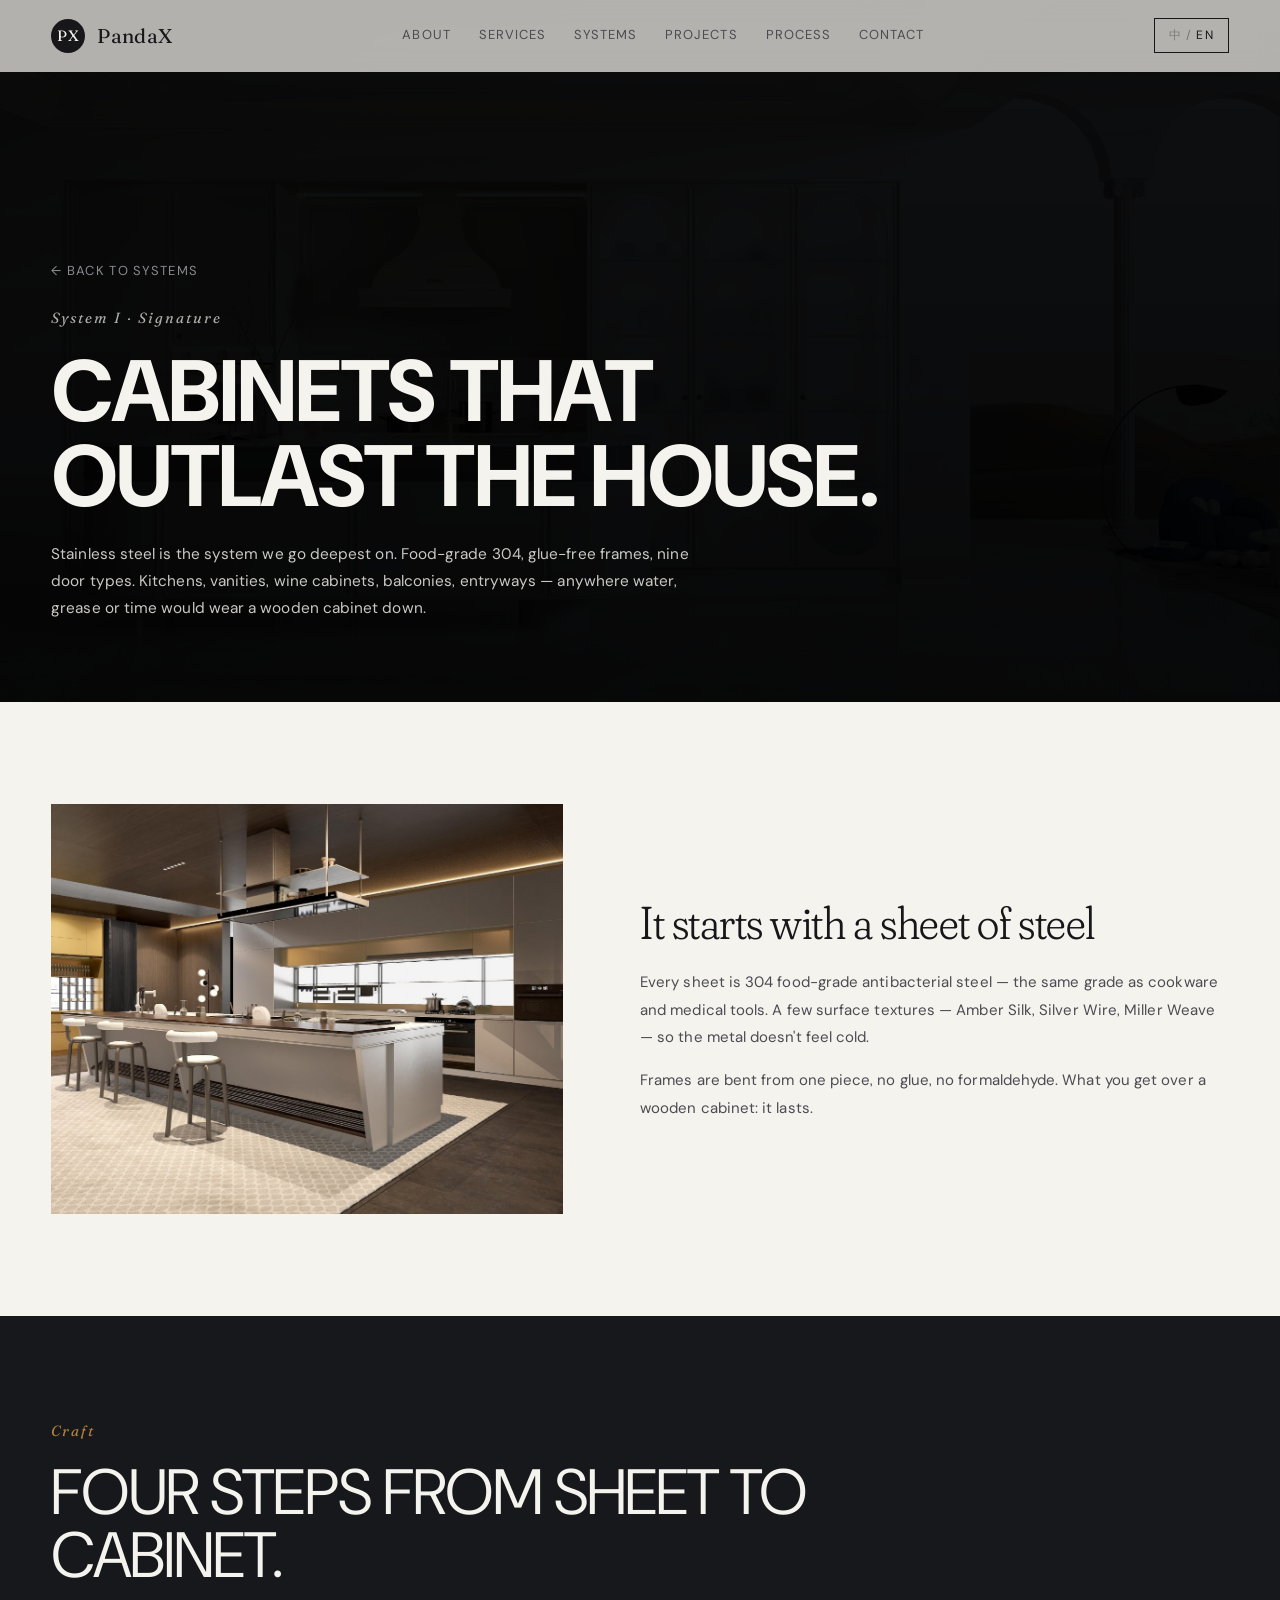
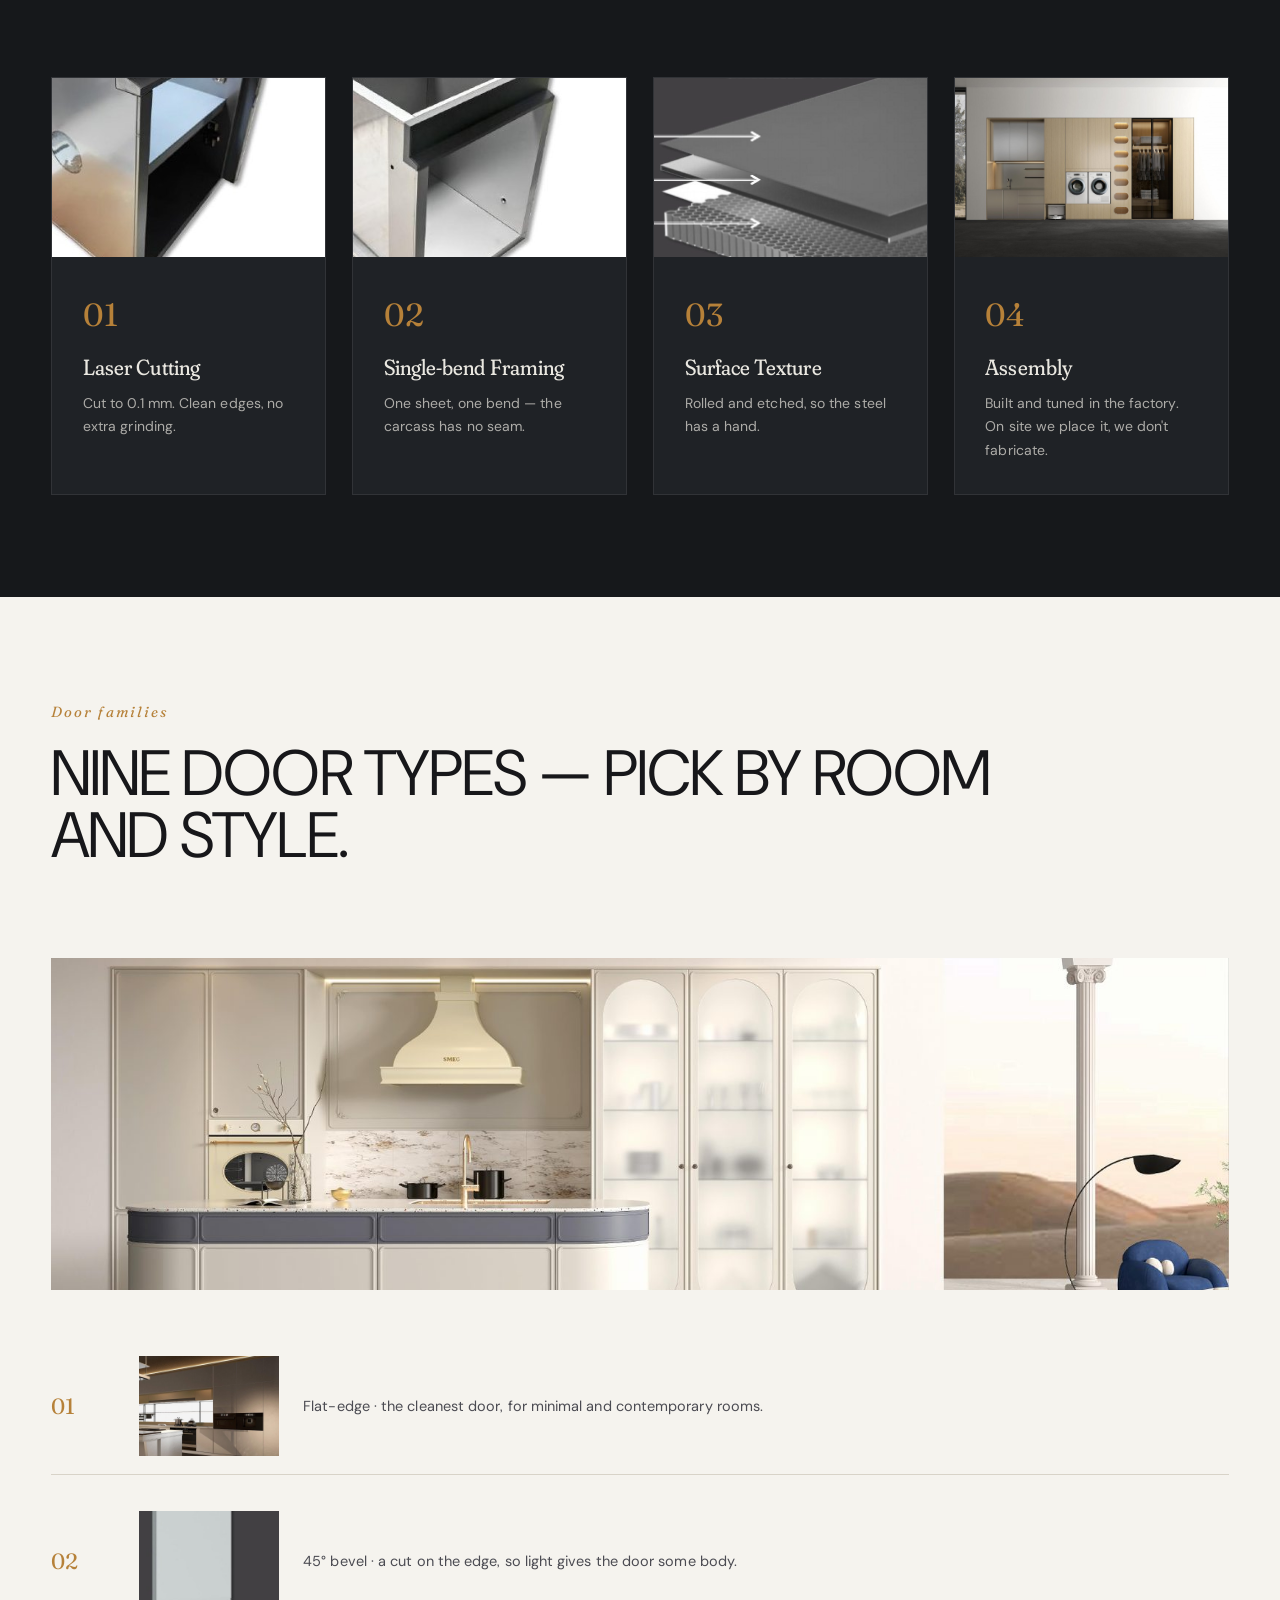
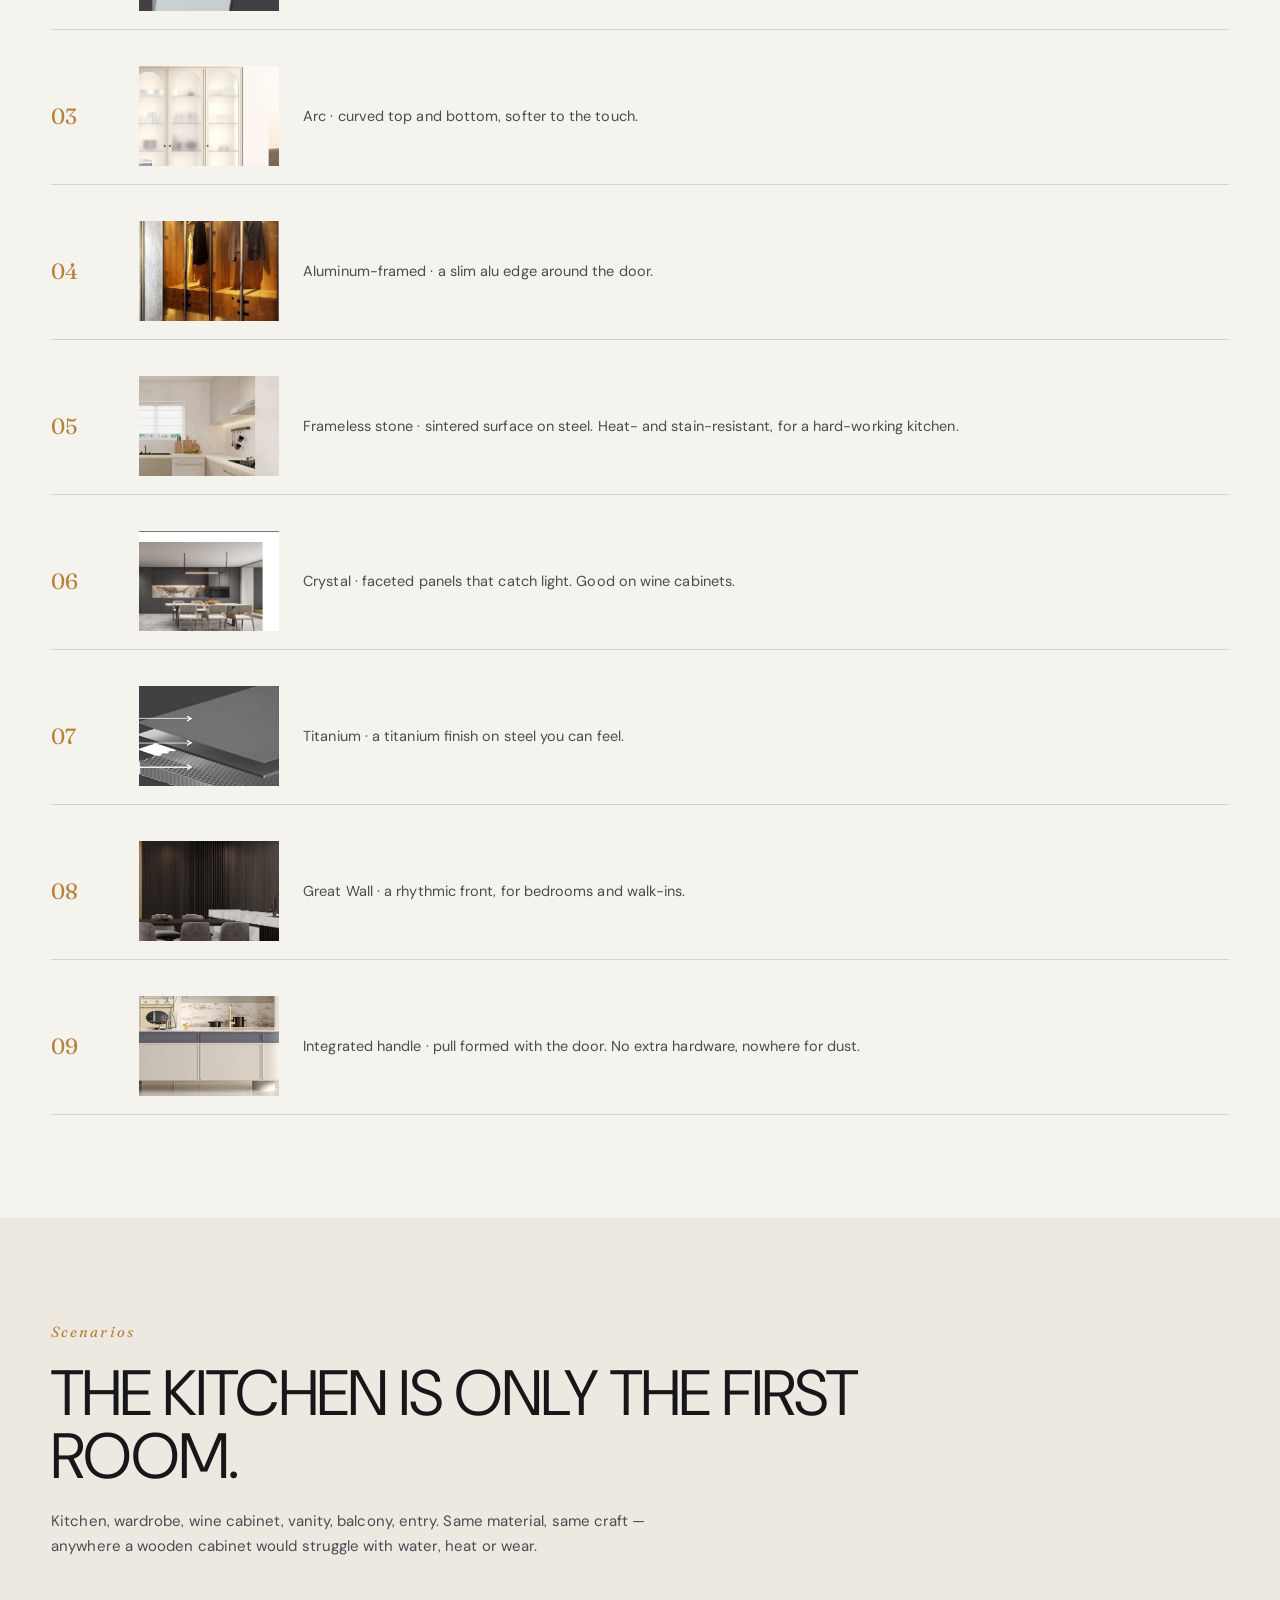
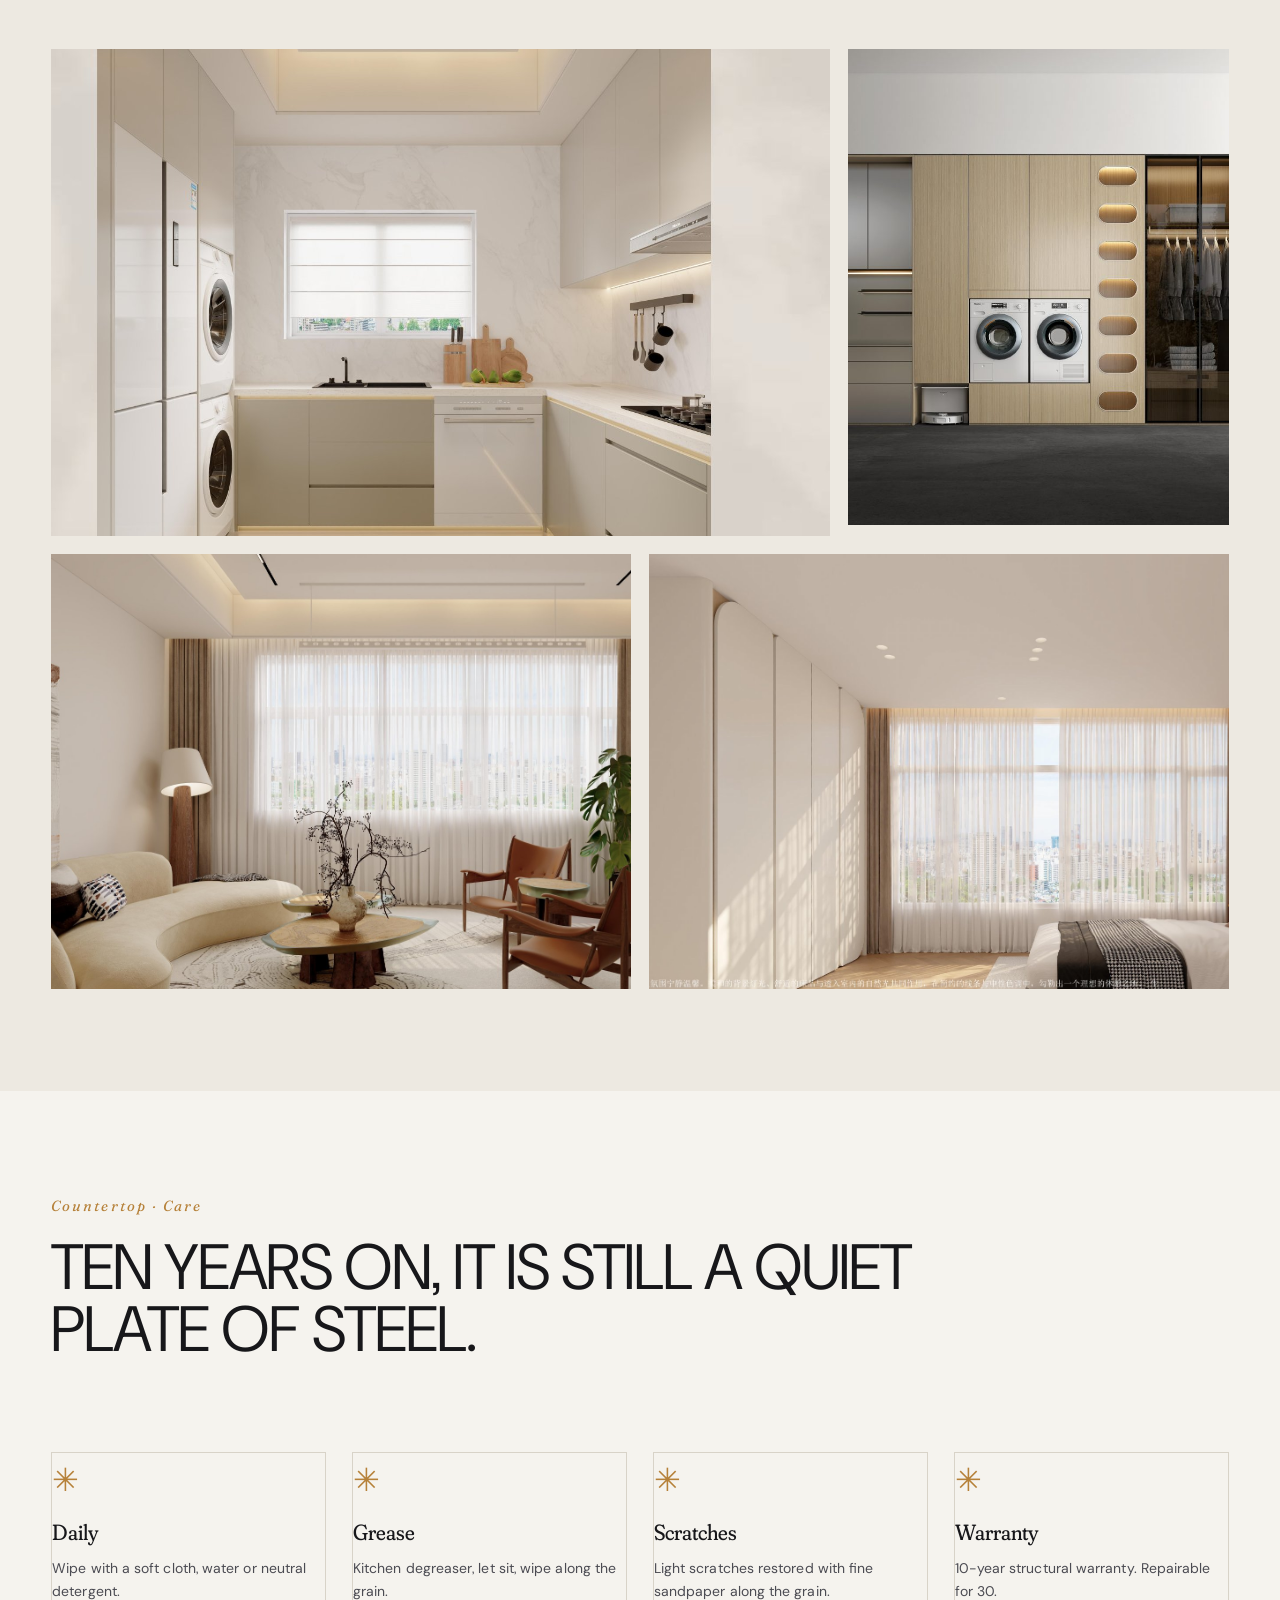
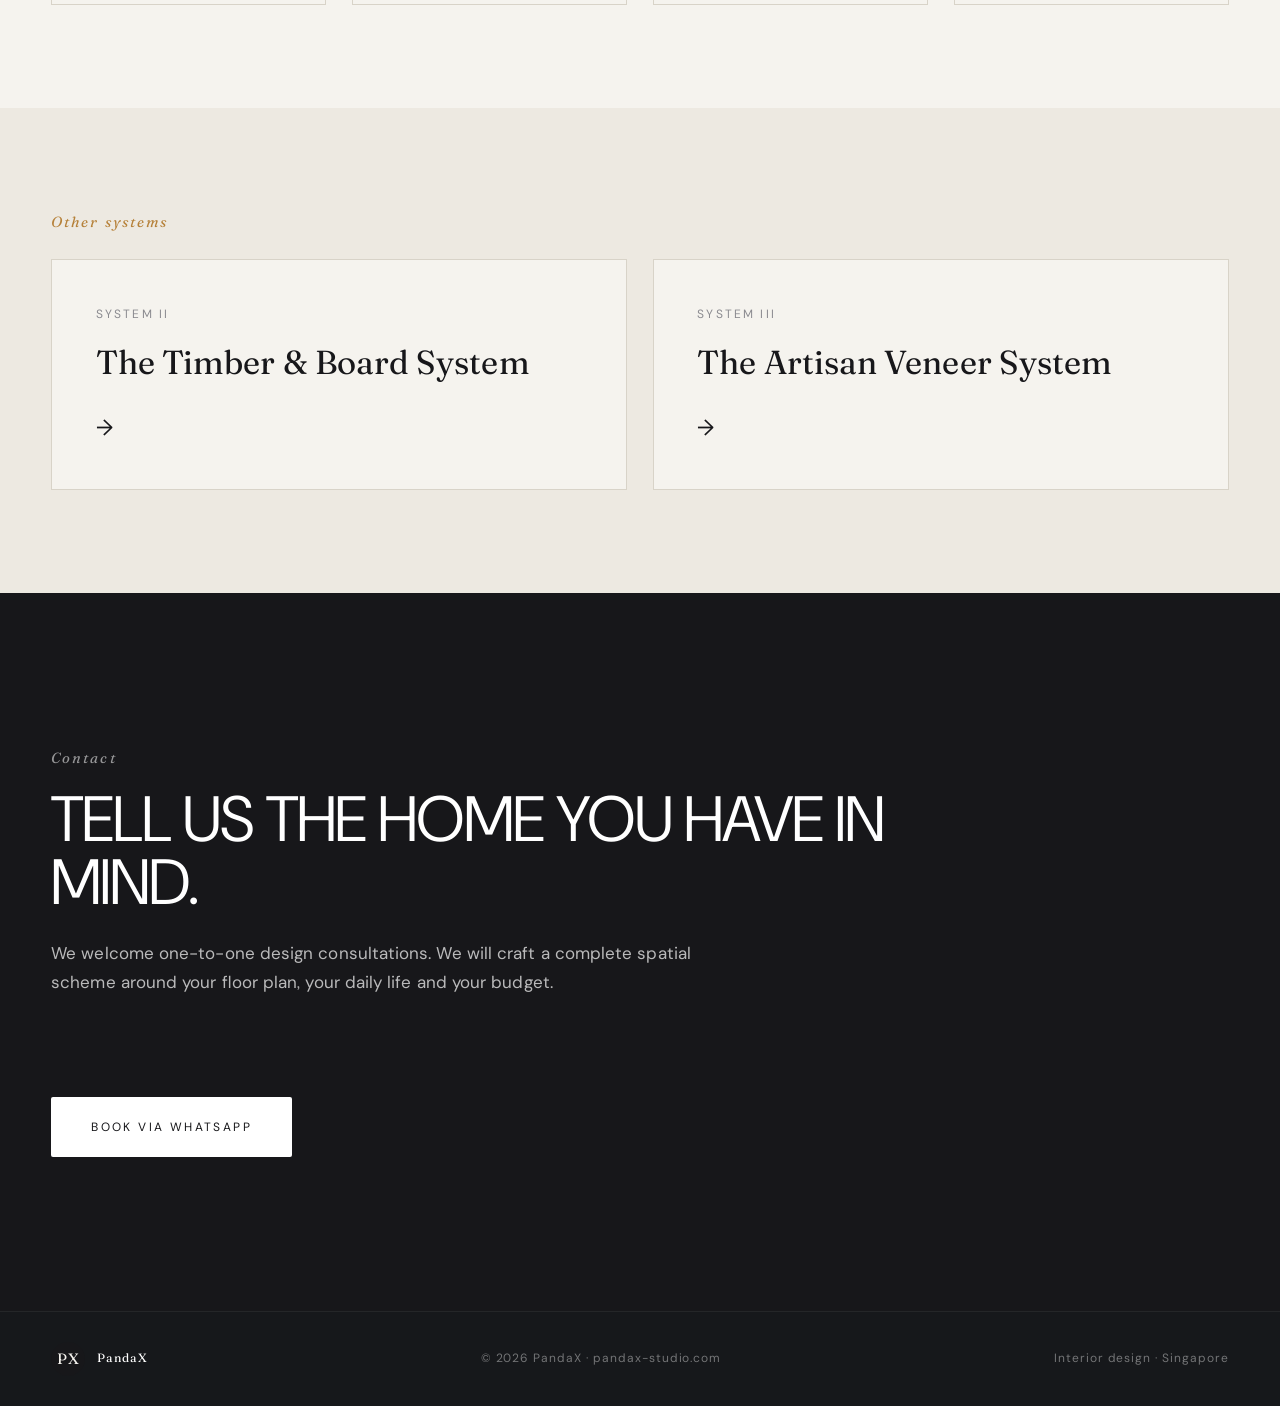
==== commit 265d9978: "Hero: PandaX wordmark over the dark kitchen, short line underneath" ====
--- a/systems/steel.html
+++ b/systems/steel.html
@@ -10,7 +10,7 @@
   <link rel="preconnect" href="https://fonts.googleapis.com">
   <link rel="preconnect" href="https://fonts.gstatic.com" crossorigin>
   <link href="https://fonts.googleapis.com/css2?family=DM+Sans:opsz,wght@9..40,300;9..40,400;9..40,500;9..40,700;9..40,800&family=Fraunces:ital,opsz,wght@0,9..144,300;0,9..144,400;0,9..144,500;1,9..144,400&family=Noto+Sans+SC:wght@400;700;900&family=Noto+Serif+SC:wght@300;400;500&display=swap" rel="stylesheet">
-  <link rel="stylesheet" href="/styles.css?v=20" />
+  <link rel="stylesheet" href="/styles.css?v=21" />
   <style>.lp-hero { --lp-hero-img: url("/assets/systems/steel/hero.jpg?v=3"); }</style>
 </head>
 <body>
--- a/styles.css
+++ b/styles.css
@@ -147,10 +147,11 @@
 .hero__bg {
   position: absolute; inset: 0;
   background:
-    linear-gradient(180deg, rgba(0,0,0,0) 40%, rgba(0,0,0,0.55) 100%),
-    url("assets/hero/main.jpg?v=4") center 45% / cover no-repeat;
+    linear-gradient(180deg, rgba(0,0,0,0.18) 0%, rgba(0,0,0,0.12) 40%, rgba(0,0,0,0.72) 100%),
+    url("assets/hero/main.jpg?v=5") center 40% / cover no-repeat;
   z-index: -2;
 }
+.hero__bg::after { display: none; }
 .hero__bg::after {
   content: "";
   position: absolute; inset: 0;
@@ -172,8 +173,8 @@
   margin: 12px 0 28px;
 }
 html[lang="zh-CN"] .hero__title { font-family: var(--serif-cn); font-weight: 500; }
-.hero__title span { display: block; }
-.hero__title span:nth-child(2) { padding-left: clamp(20px, 8vw, 120px); font-style: italic; color: inherit; }
+.hero__title span { display: inline; }
+.hero__title span:nth-child(2) { padding-left: 0; font-style: normal; color: inherit; }
 html[lang="zh-CN"] .hero__title span:nth-child(2) { font-style: normal; }
 
 .hero__lede { max-width: 46ch; color: var(--ink-2); font-size: clamp(15px, 1.4vw, 18px); }
@@ -1213,11 +1214,11 @@
   .lp-list__thumb { grid-column: 1 / -1; width: 100%; height: 140px; }
 }
 
-/* Hero — text overlaid directly on image, meerkathome-style */
+/* Hero — full-bleed, brand-first */
 .hero {
   align-items: flex-end;
   color: #f5f3ee;
-  min-height: 92vh;
+  min-height: 100vh;
 }
 .hero__inner {
   position: relative;
@@ -1226,58 +1227,71 @@
   margin: 0 auto;
   width: 100%;
   background: transparent;
-  padding: 0;
+  padding: 0 0 8px;
   box-shadow: none;
-  text-shadow: 0 2px 20px rgba(0,0,0,0.35);
-}
-.hero .eyebrow {
-  font-family: var(--serif);
-  font-style: italic;
-  font-weight: 400;
-  color: var(--amber);
-  font-size: clamp(15px, 1.3vw, 19px);
-  text-transform: none;
-  letter-spacing: 0.005em;
-  margin-bottom: 18px;
+  text-shadow: none;
 }
 .hero__title {
   color: #ffffff;
   font-family: var(--sans);
-  font-weight: 700;
+  font-weight: 800;
+  text-transform: none;
+  font-size: clamp(56px, 9vw, 128px);
+  line-height: 0.9;
+  letter-spacing: 0.02em;
+  max-width: none;
+  margin: 0 0 16px;
+  -webkit-text-stroke: 0;
+  text-shadow: 0 4px 40px rgba(0, 0, 0, 0.35);
+}
+html[lang="zh-CN"] .hero__title {
+  font-family: var(--sans);
+  font-weight: 800;
+  letter-spacing: 0.02em;
+}
+.hero__title span { display: inline; padding-left: 0; font-style: normal; }
+.hero__tag {
+  font-family: var(--serif);
+  font-style: italic;
+  font-weight: 400;
+  color: rgba(245,243,238,0.88);
+  font-size: clamp(16px, 1.6vw, 22px);
+  margin: 0 0 8px;
+  letter-spacing: 0.04em;
+}
+html[lang="zh-CN"] .hero__tag {
+  font-family: var(--serif-cn);
+  font-style: normal;
+  letter-spacing: 0.12em;
+}
+.hero__lede {
+  color: rgba(245,243,238,0.7);
+  max-width: none;
+  font-size: clamp(12px, 0.95vw, 14px);
+  letter-spacing: 0.18em;
   text-transform: uppercase;
-  font-size: clamp(40px, 5.6vw, 84px);
-  line-height: 1.0;
-  letter-spacing: -0.02em;
-  max-width: 20ch;
-  /* Soft, subtle — no outline, just a whisper of shadow so it doesn't disappear on bright areas */
-  -webkit-text-stroke: 0;
-  text-shadow: 0 2px 24px rgba(0, 0, 0, 0.28);
-}
-html[lang="zh-CN"] .hero__title {
-  font-family: "Noto Sans SC", "PingFang SC", "Microsoft Yahei", var(--sans);
-  font-weight: 900;
-  letter-spacing: 0;
-}
-
-/* Hide the SCROLL indicator — reads as a watermark against wood floor */
+  margin: 0;
+}
+html[lang="zh-CN"] .hero__lede {
+  letter-spacing: 0.22em;
+  text-transform: none;
+}
+.hero__cta { margin-top: 36px; }
 .hero__scroll { display: none !important; }
-.hero__lede { color: rgba(245,243,238,0.92); max-width: 52ch; font-size: clamp(15px, 1.1vw, 17px); }
-.hero__scroll { color: rgba(245,243,238,0.75); }
 .hero .btn--dark { background: #f5f3ee; color: #16181b; border-color: #f5f3ee; }
 .hero .btn--dark:hover { background: #ffffff; color: #000; opacity: 1; }
 .hero .btn--ghost { color: #f5f3ee; border-color: rgba(245,243,238,0.7); }
 .hero .btn--ghost:hover { background: rgba(245,243,238,0.15); opacity: 1; }
 @media (max-width: 720px) {
-  .hero { padding: 100px 20px 60px; min-height: 88vh; }
+  .hero { padding: 100px 20px 56px; min-height: 92vh; }
 }
 
 /* Softer, warmer typography rules */
 body { font-feature-settings: "ss01","kern","liga"; letter-spacing: 0.005em; }
-.h2, .hero__title, h1, h2, h3 {
+.h2, h1, h2, h3 {
   font-variation-settings: "opsz" 96, "SOFT" 100;
   font-feature-settings: "ss01", "liga", "kern";
 }
-.hero__title { font-weight: 350; letter-spacing: -0.025em; line-height: 1.0; }
 .h2 { font-weight: 350; letter-spacing: -0.015em; }
 .eyebrow { letter-spacing: 0.14em; font-weight: 400; }
 .nav__links a { letter-spacing: 0.08em; font-weight: 400; }
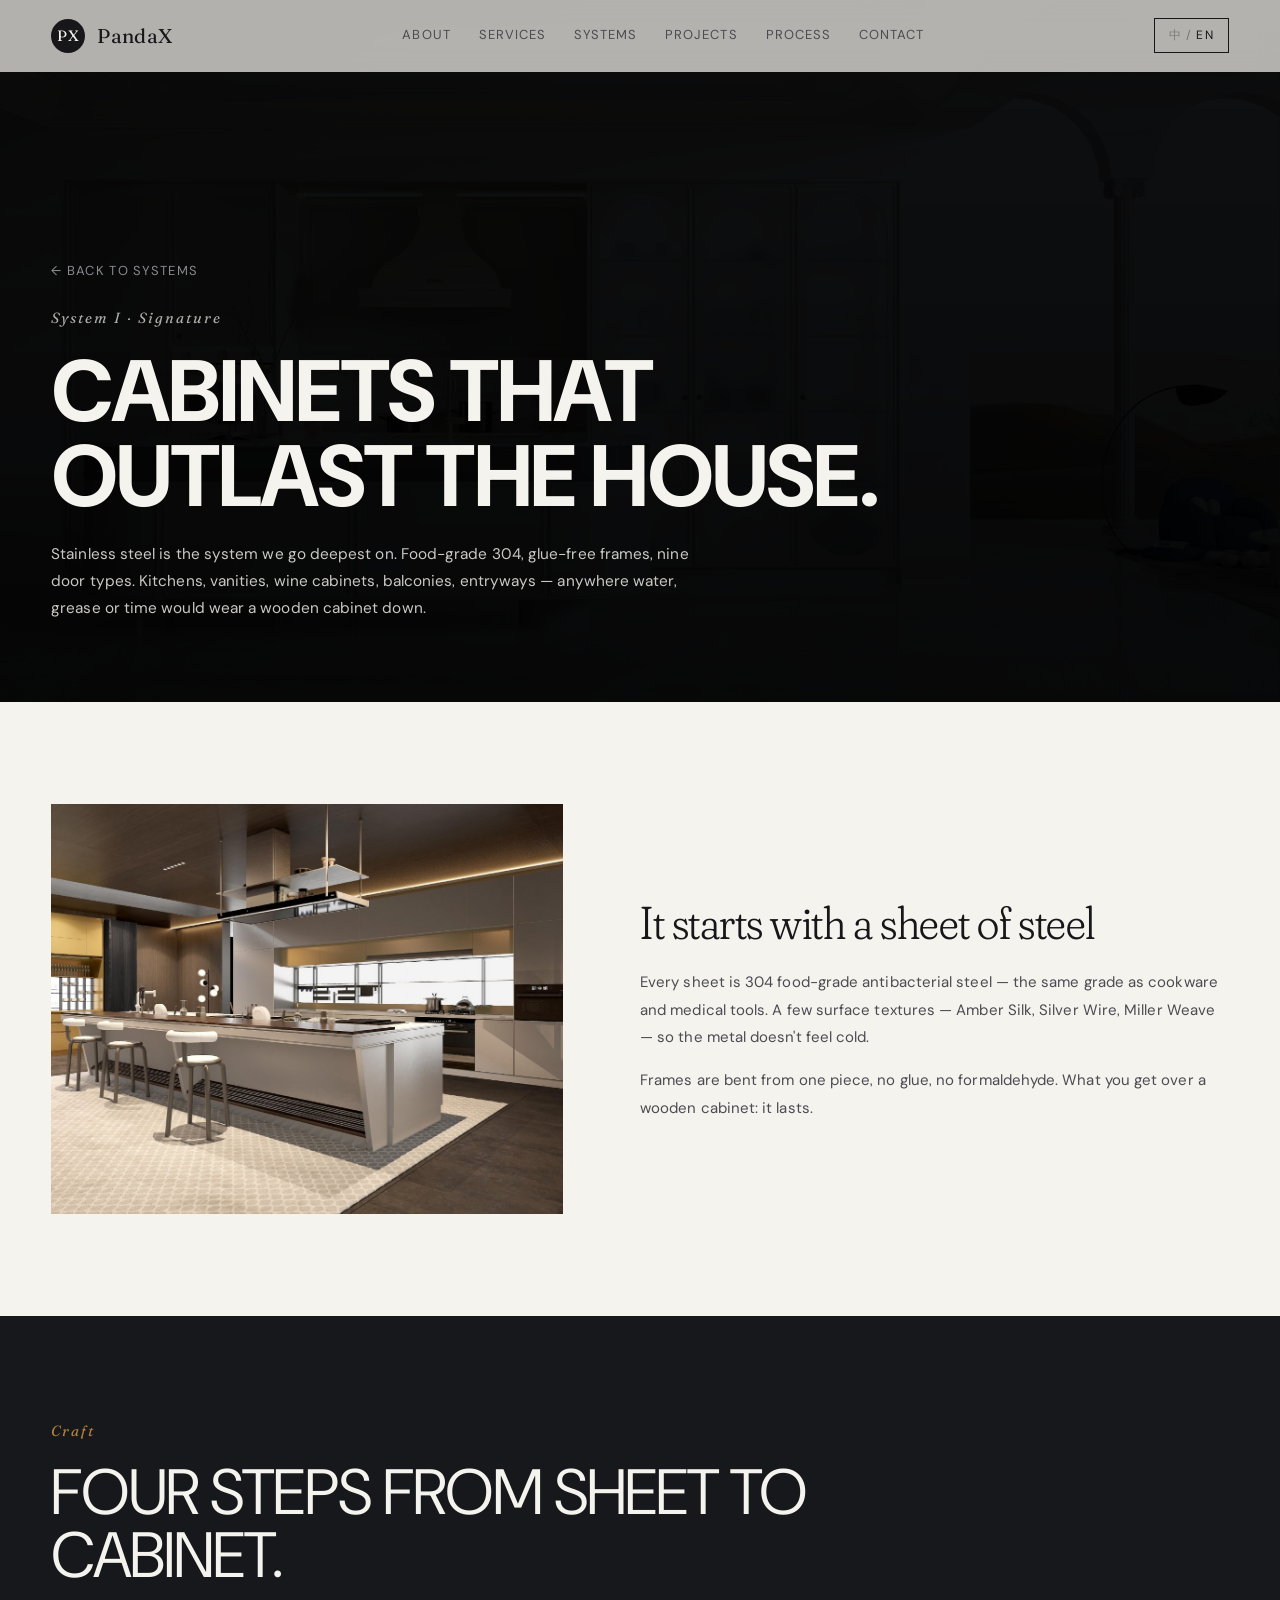
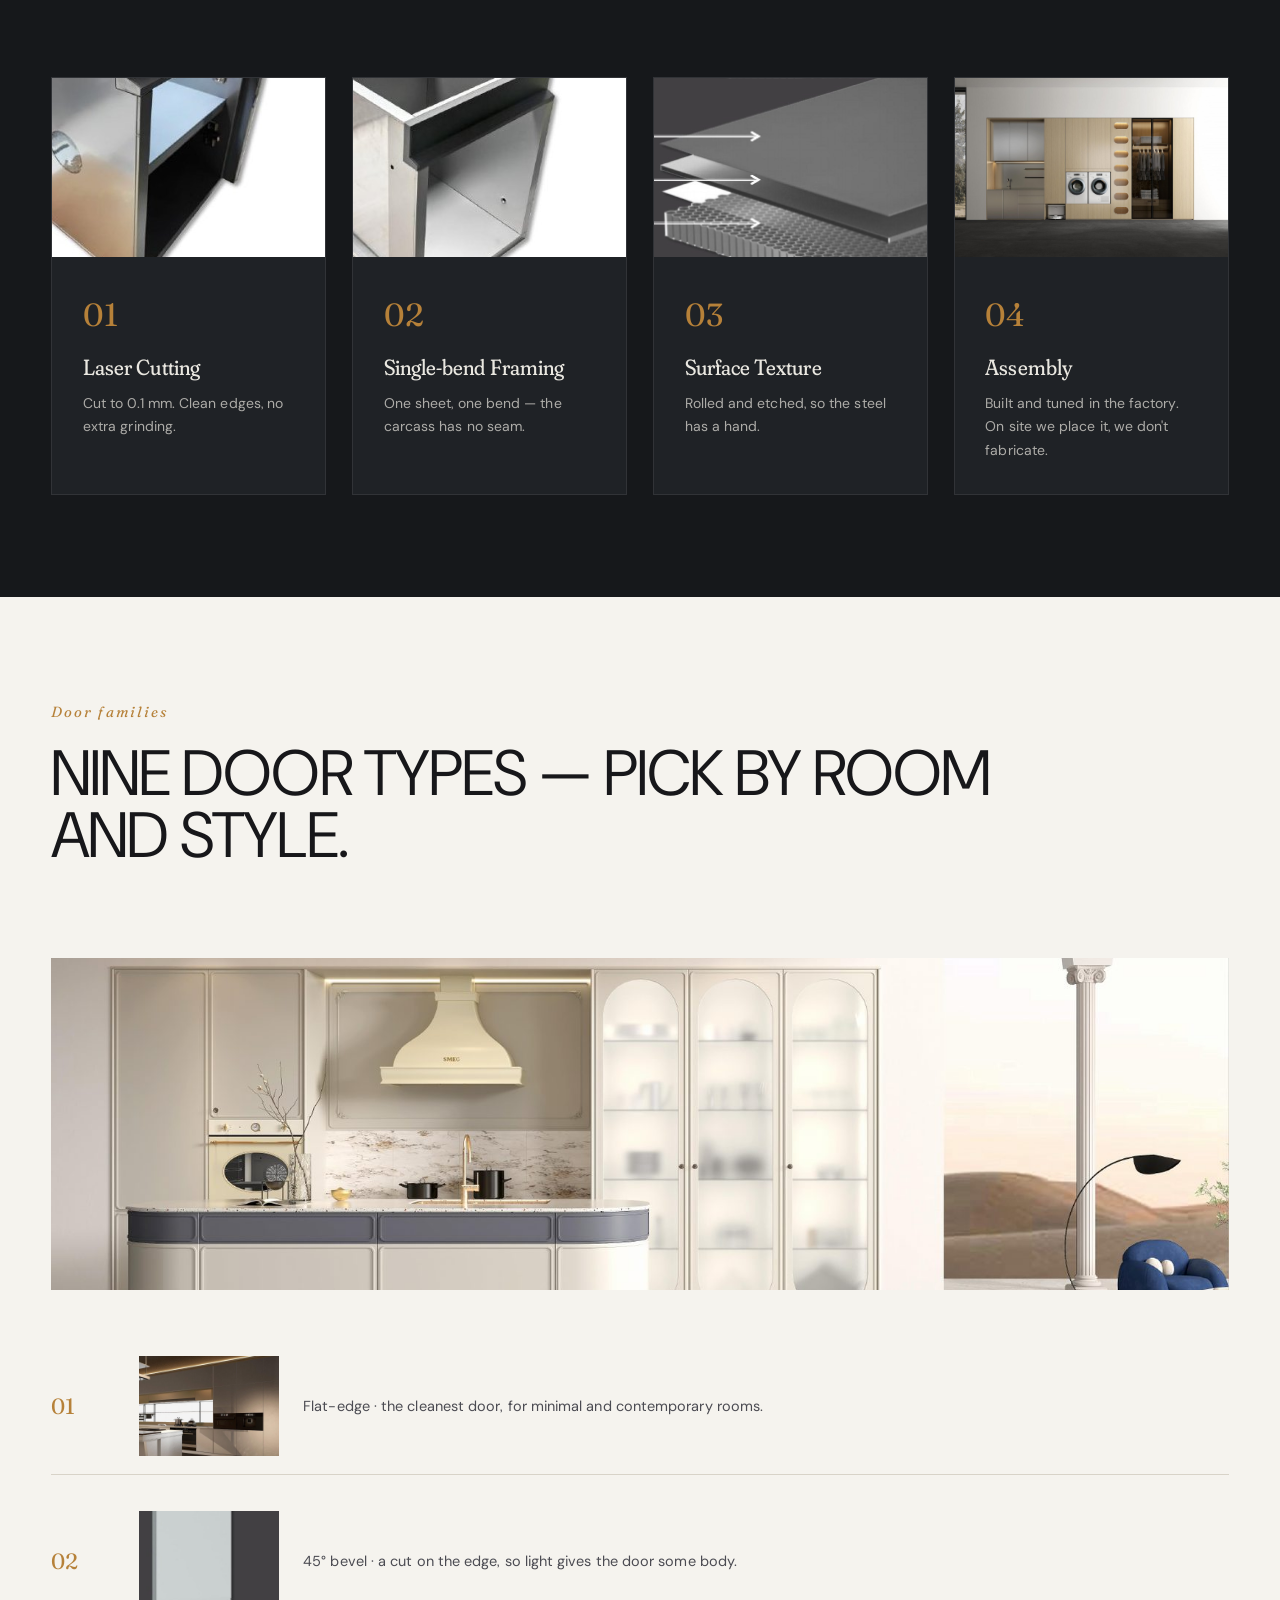
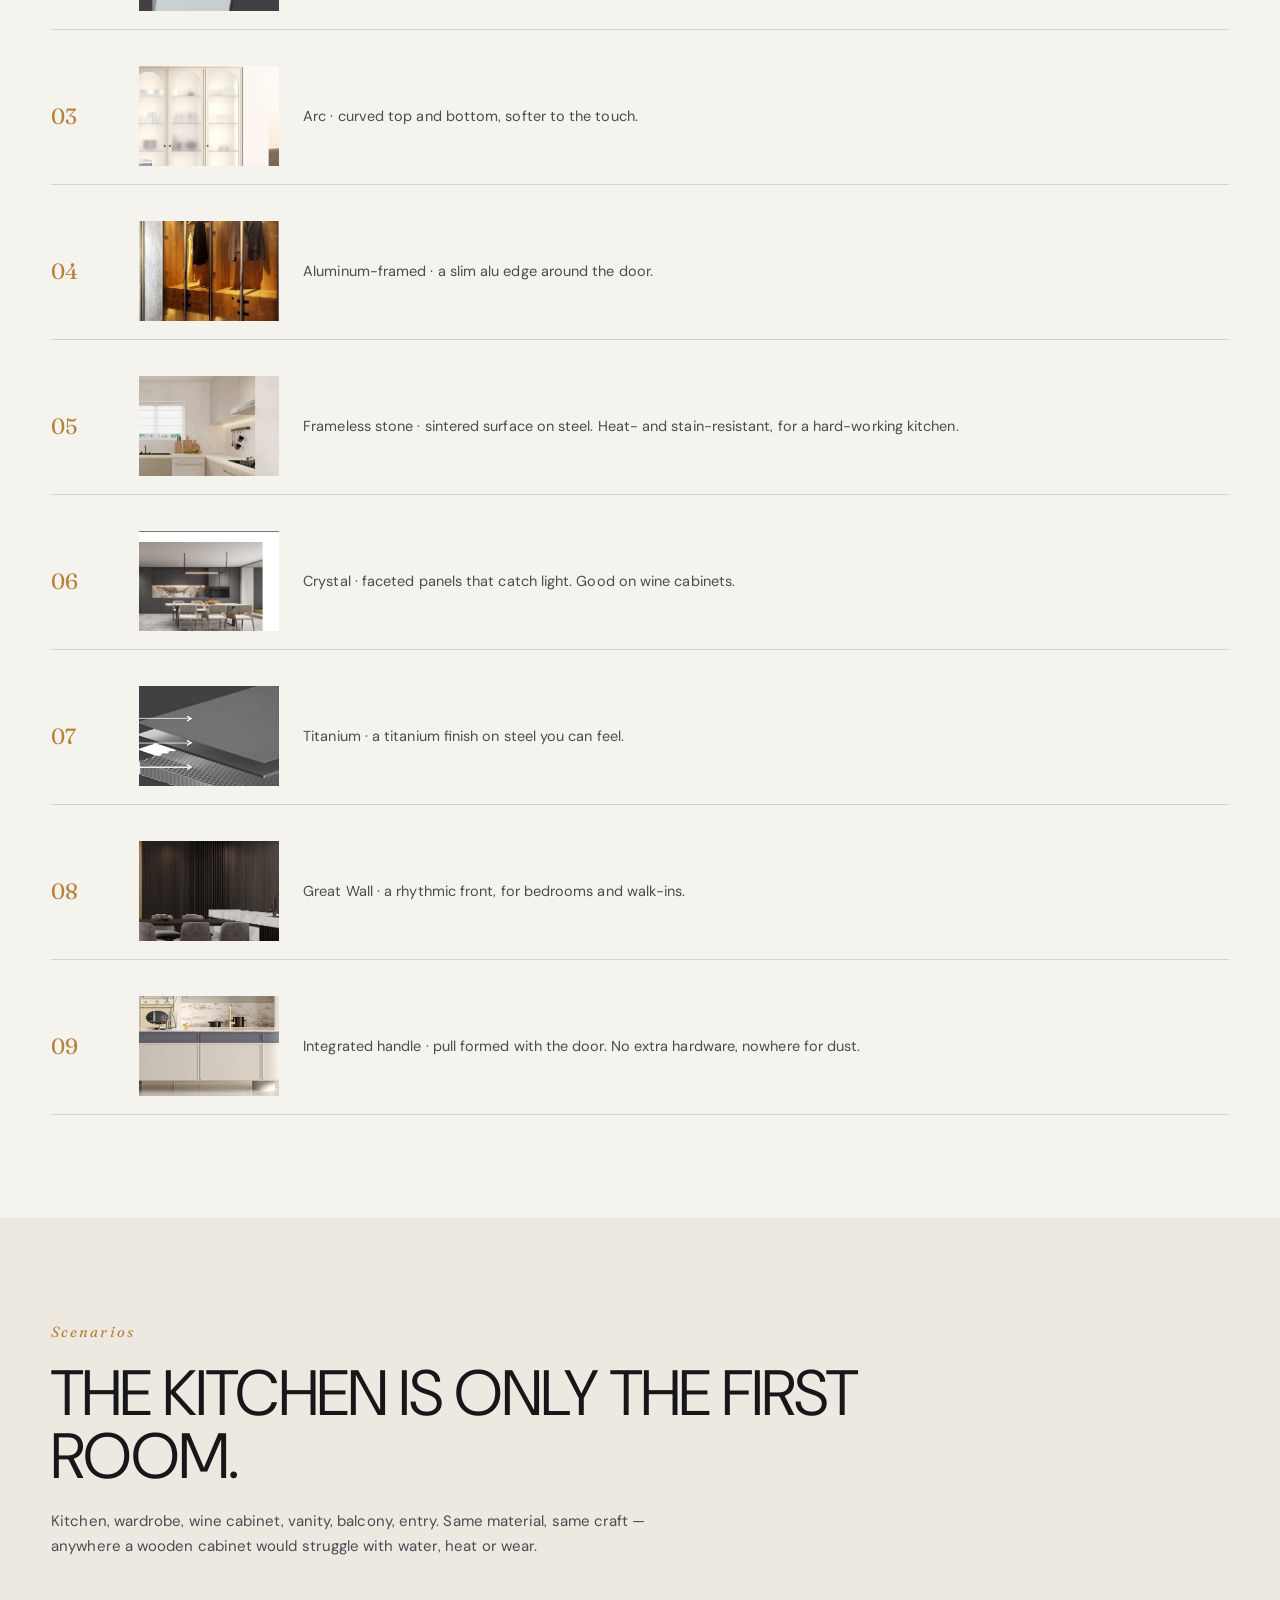
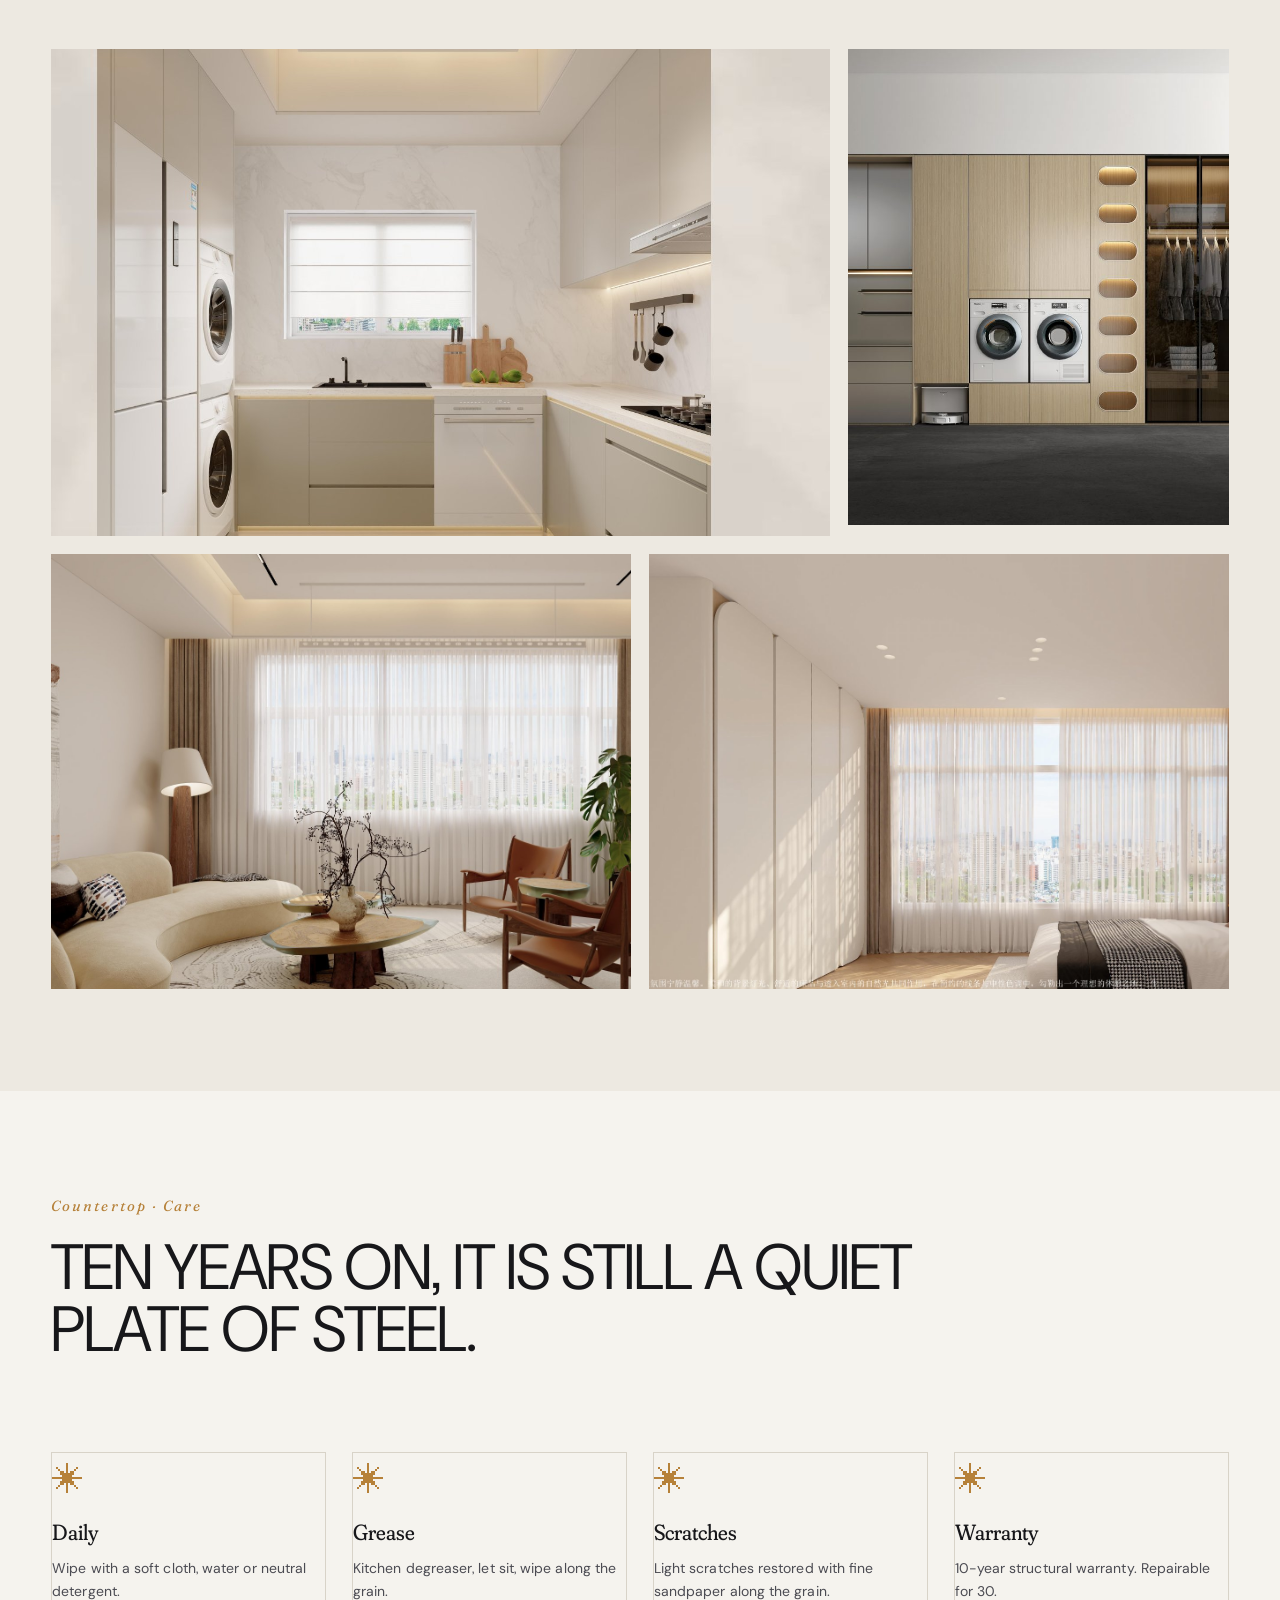
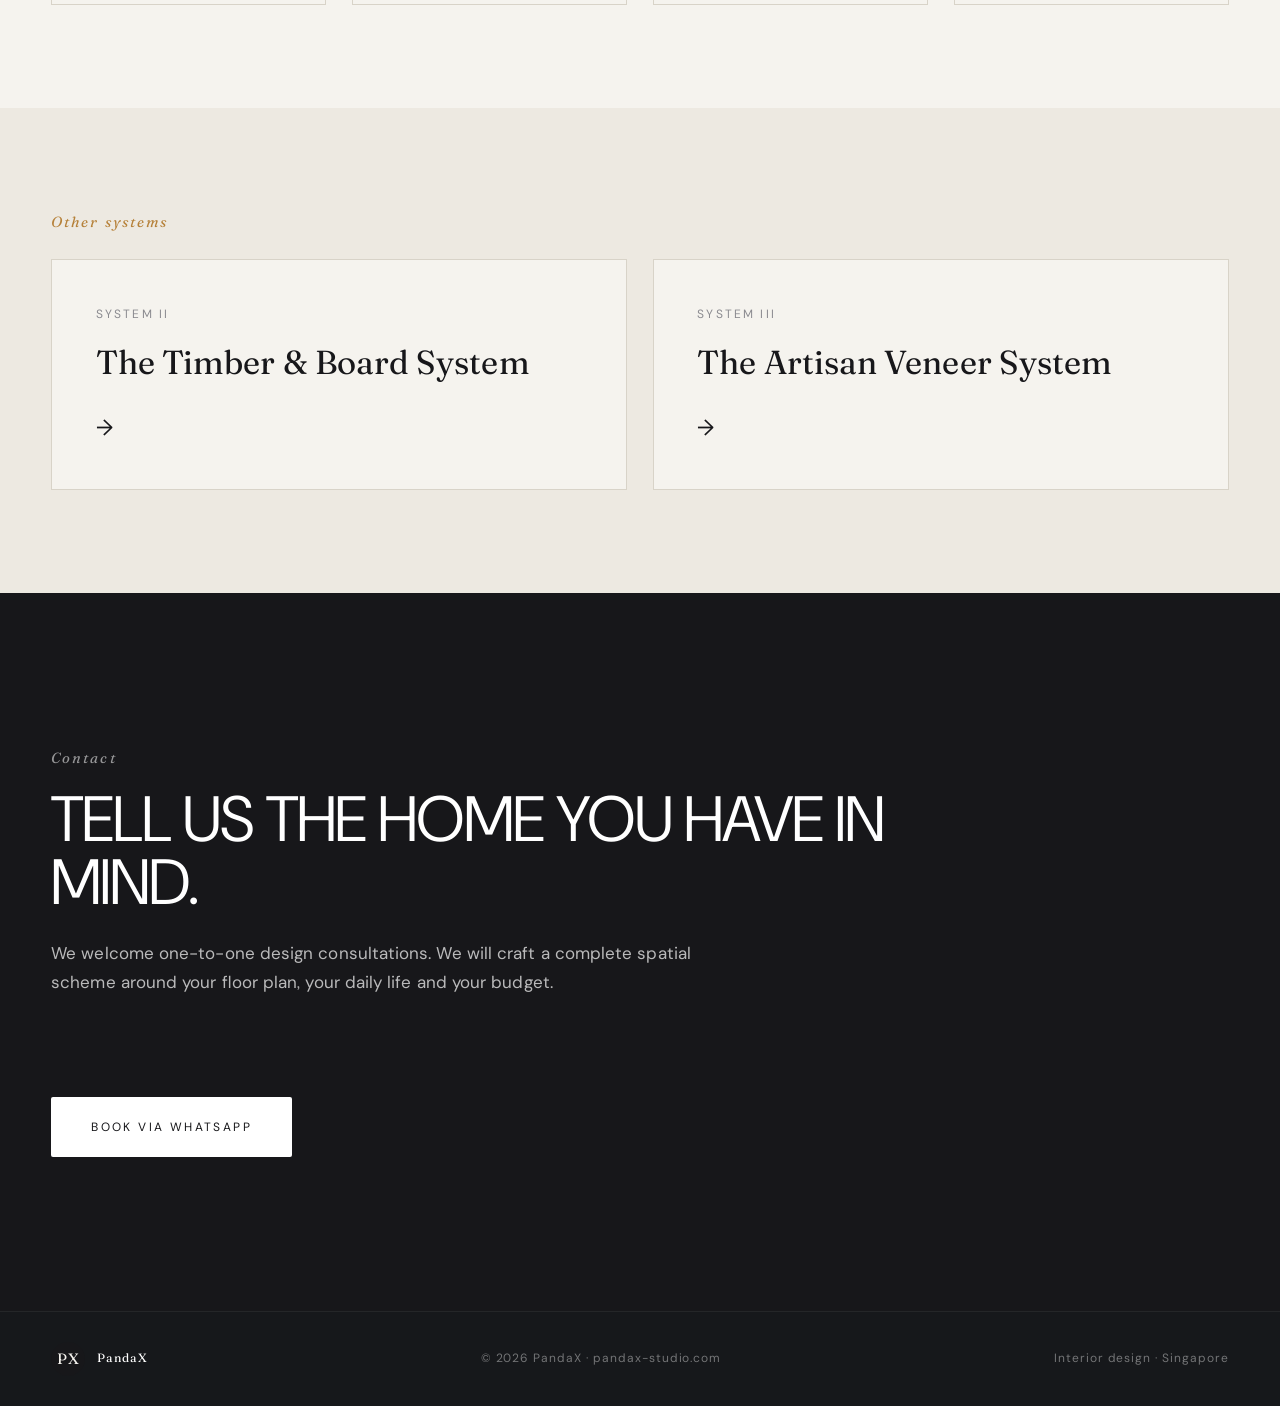
==== commit 03cfcd2f: "Swap the cropped wall shot for a full living-room interior" ====
--- a/systems/steel.html
+++ b/systems/steel.html
@@ -10,7 +10,7 @@
   <link rel="preconnect" href="https://fonts.googleapis.com">
   <link rel="preconnect" href="https://fonts.gstatic.com" crossorigin>
   <link href="https://fonts.googleapis.com/css2?family=DM+Sans:opsz,wght@9..40,300;9..40,400;9..40,500;9..40,700;9..40,800&family=Fraunces:ital,opsz,wght@0,9..144,300;0,9..144,400;0,9..144,500;1,9..144,400&family=Noto+Sans+SC:wght@400;700;900&family=Noto+Serif+SC:wght@300;400;500&display=swap" rel="stylesheet">
-  <link rel="stylesheet" href="/styles.css?v=21" />
+  <link rel="stylesheet" href="/styles.css?v=22" />
   <style>.lp-hero { --lp-hero-img: url("/assets/systems/steel/hero.jpg?v=3"); }</style>
 </head>
 <body>
--- a/styles.css
+++ b/styles.css
@@ -1314,20 +1314,10 @@
 }
 
 
-/* Studio section image */
+/* Studio section — whole-home interior */
 .studio__media {
   min-height: 460px;
-  background: url("assets/systems/veneer/foyer.jpg?v=3") center / cover no-repeat;
-  background-color: var(--bg-soft);
-}
-@media (max-width: 800px) { .studio__media { min-height: 300px; } }
-
-.system--dark .system__brand { color: rgba(245,243,238,.85); }
-
-/* Studio section image */
-.studio__media {
-  min-height: 460px;
-  background: url("assets/systems/veneer/foyer.jpg") center / cover no-repeat;
+  background: url("assets/systems/veneer/foyer.jpg?v=4") center / cover no-repeat;
   background-color: var(--bg-soft);
 }
 @media (max-width: 800px) { .studio__media { min-height: 300px; } }
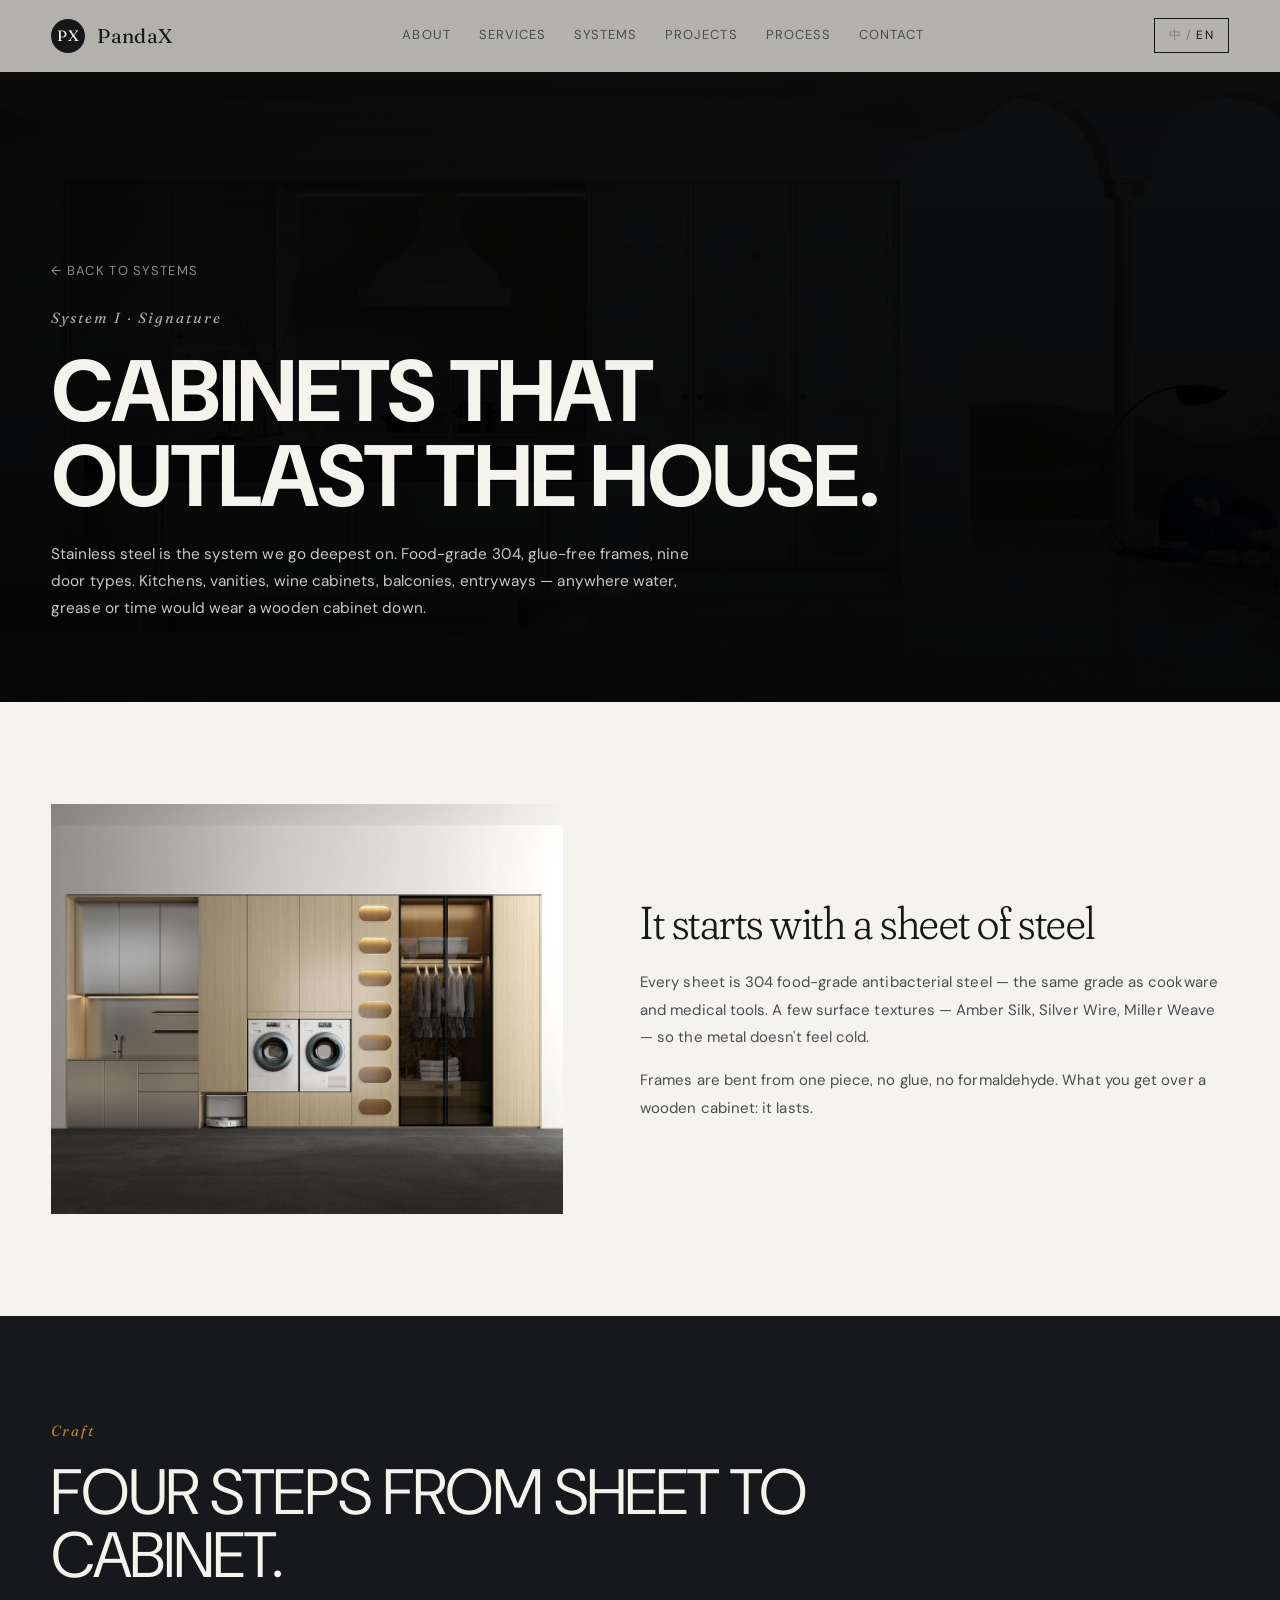
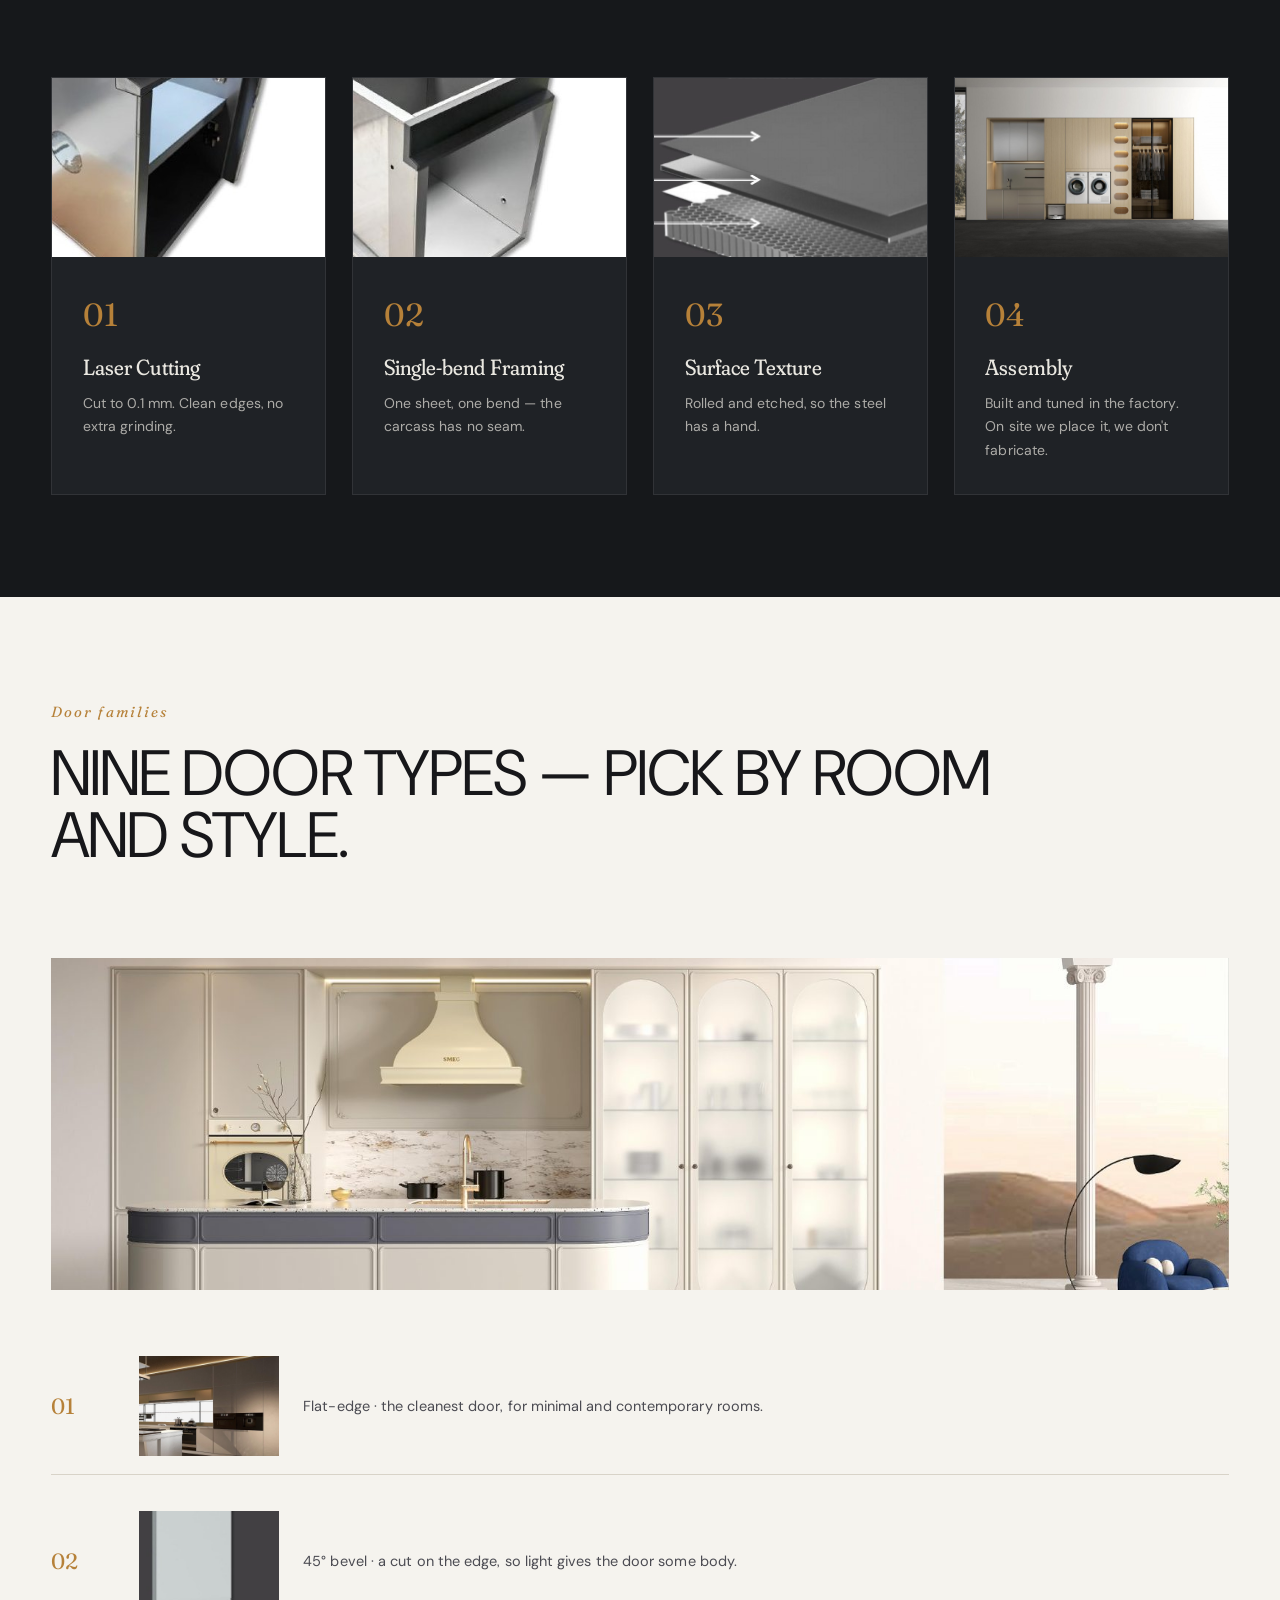
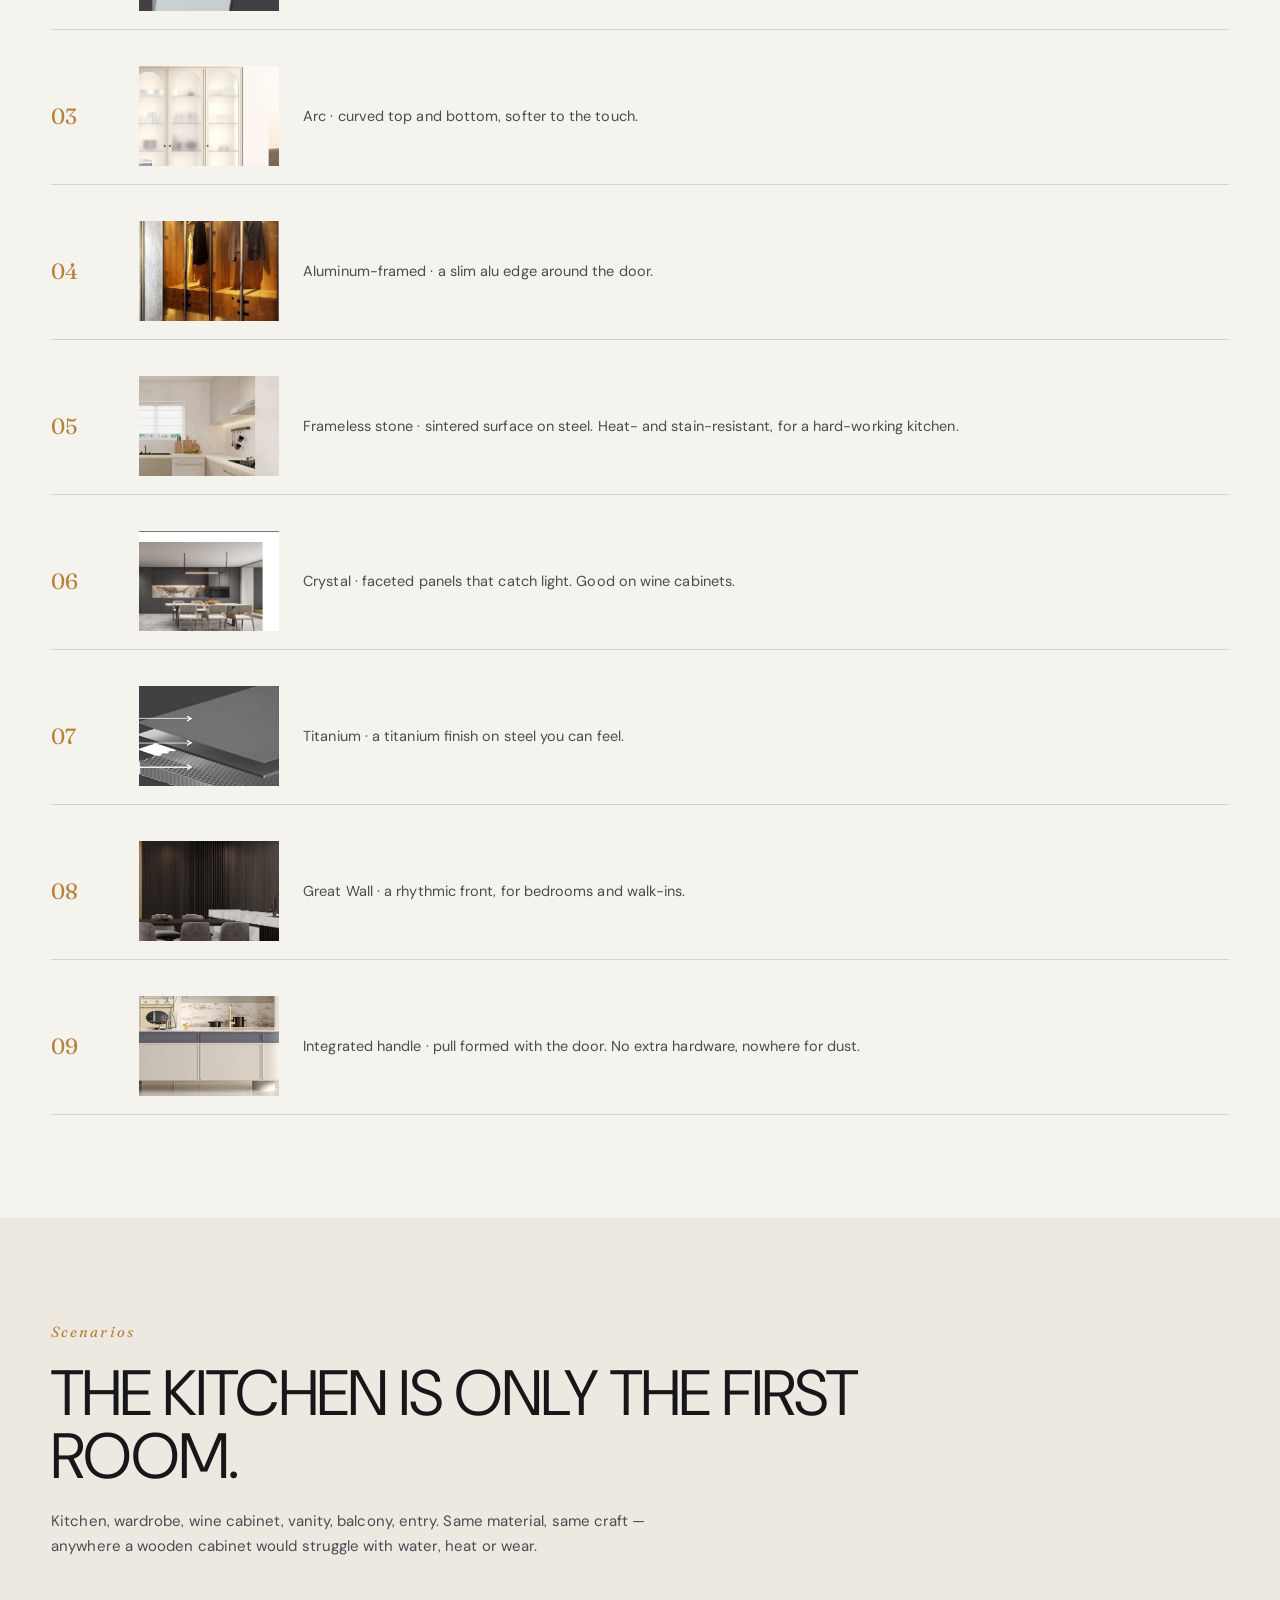
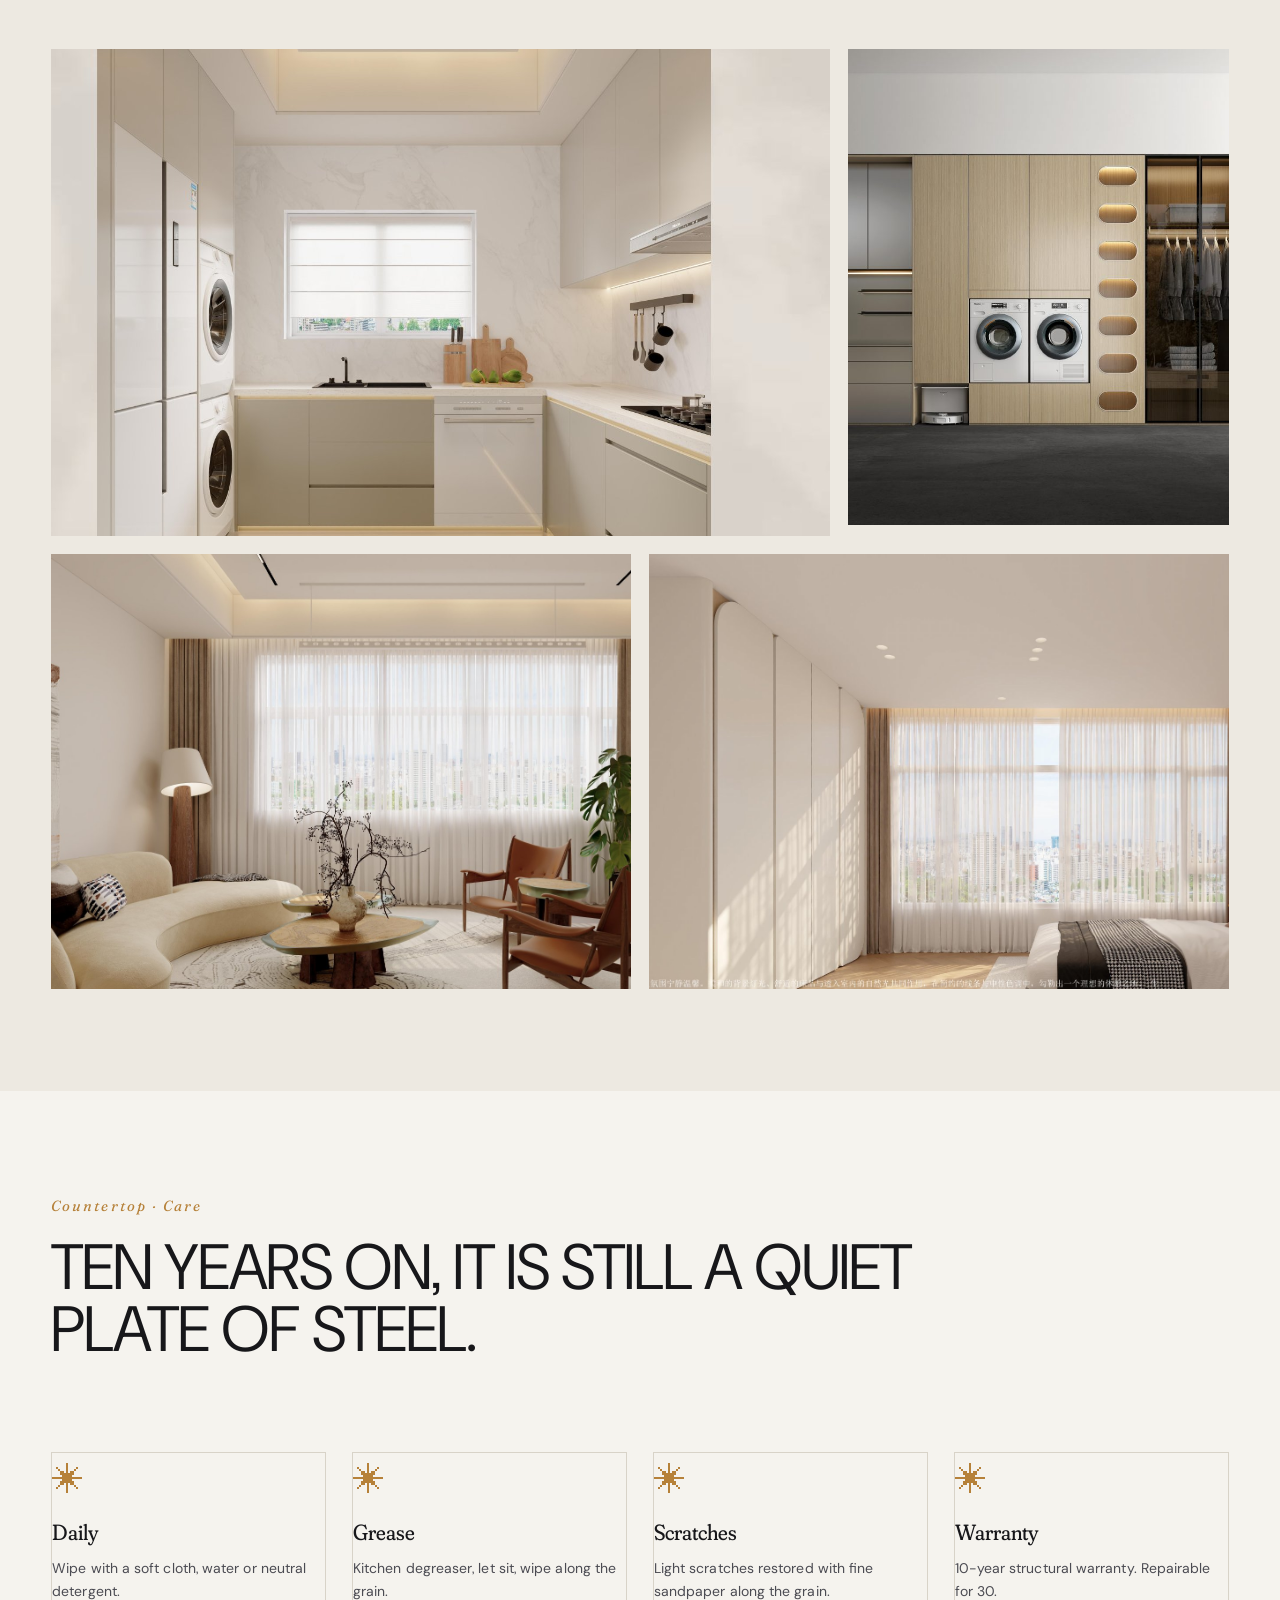
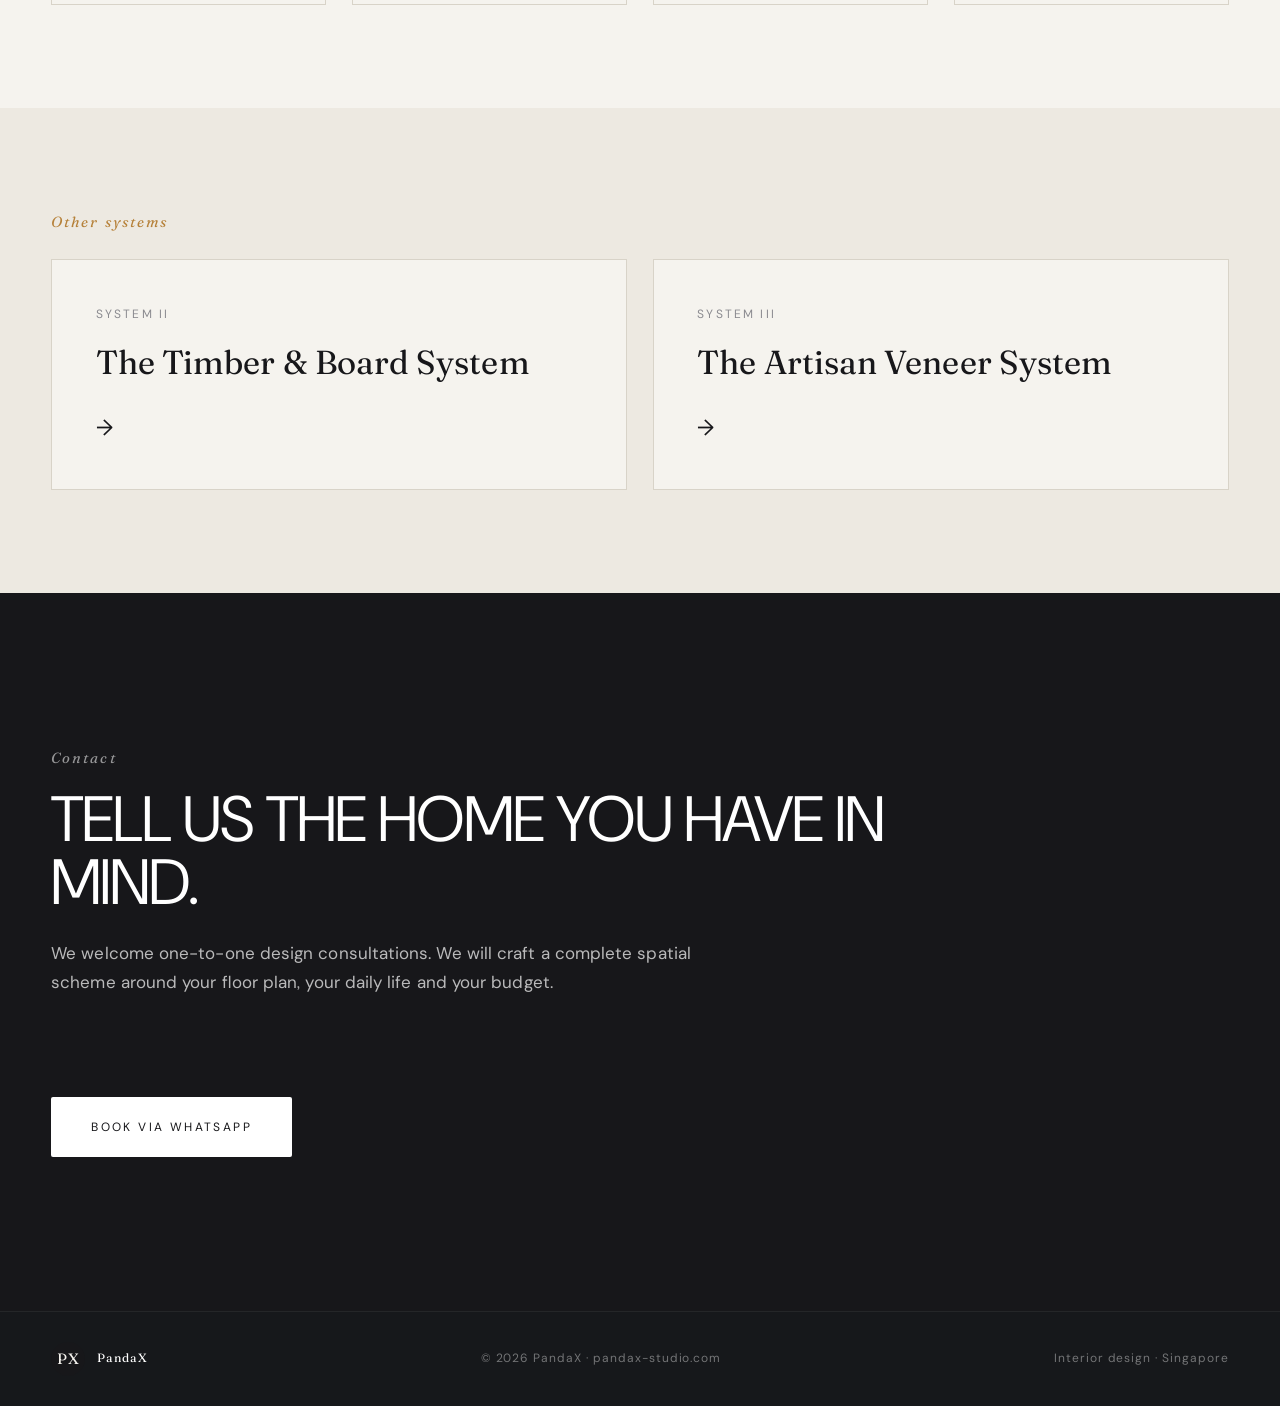
==== commit 9f2d4291: "Steel system card: different scene from the homepage hero" ====
--- a/systems/steel.html
+++ b/systems/steel.html
@@ -10,7 +10,7 @@
   <link rel="preconnect" href="https://fonts.googleapis.com">
   <link rel="preconnect" href="https://fonts.gstatic.com" crossorigin>
   <link href="https://fonts.googleapis.com/css2?family=DM+Sans:opsz,wght@9..40,300;9..40,400;9..40,500;9..40,700;9..40,800&family=Fraunces:ital,opsz,wght@0,9..144,300;0,9..144,400;0,9..144,500;1,9..144,400&family=Noto+Sans+SC:wght@400;700;900&family=Noto+Serif+SC:wght@300;400;500&display=swap" rel="stylesheet">
-  <link rel="stylesheet" href="/styles.css?v=22" />
+  <link rel="stylesheet" href="/styles.css?v=23" />
   <style>.lp-hero { --lp-hero-img: url("/assets/systems/steel/hero.jpg?v=3"); }</style>
 </head>
 <body>
@@ -48,7 +48,7 @@
 
   <section class="lp-section">
     <div class="lp-intro">
-      <div class="lp-intro__media" style="background-image:url('/assets/brands/web/youjubang.jpg?v=2')"></div>
+      <div class="lp-intro__media" style="background-image:url('/assets/systems/steel/laundry.jpg')"></div>
       <div>
         <h2 data-zh="从一张钢板开始" data-en="It starts with a sheet of steel">从一张钢板开始</h2>
         <p data-zh="每一片都是 304 食品级抗菌不锈钢，和厨具、医用同级。表面有几种肌理：琥珀银蚕、雅致银丝、米勒布纹——金属也能有温度。"
--- a/styles.css
+++ b/styles.css
@@ -698,7 +698,7 @@
 .system__img:hover { opacity: 1; }
 .system:hover .system__img { transform: scale(1.01); }
 .system__img--hesheng   { background-image: url("assets/brands/web/hesheng.jpg?v=2"); }
-.system__img--youjubang { background-image: url("assets/brands/web/youjubang.jpg?v=2"); }
+.system__img--youjubang { background-image: url("assets/brands/web/youjubang.jpg?v=3"); }
 .system__img--rumusan   { background-image: url("assets/brands/web/rumusan.jpg?v=3"); }
 
 .system__body {
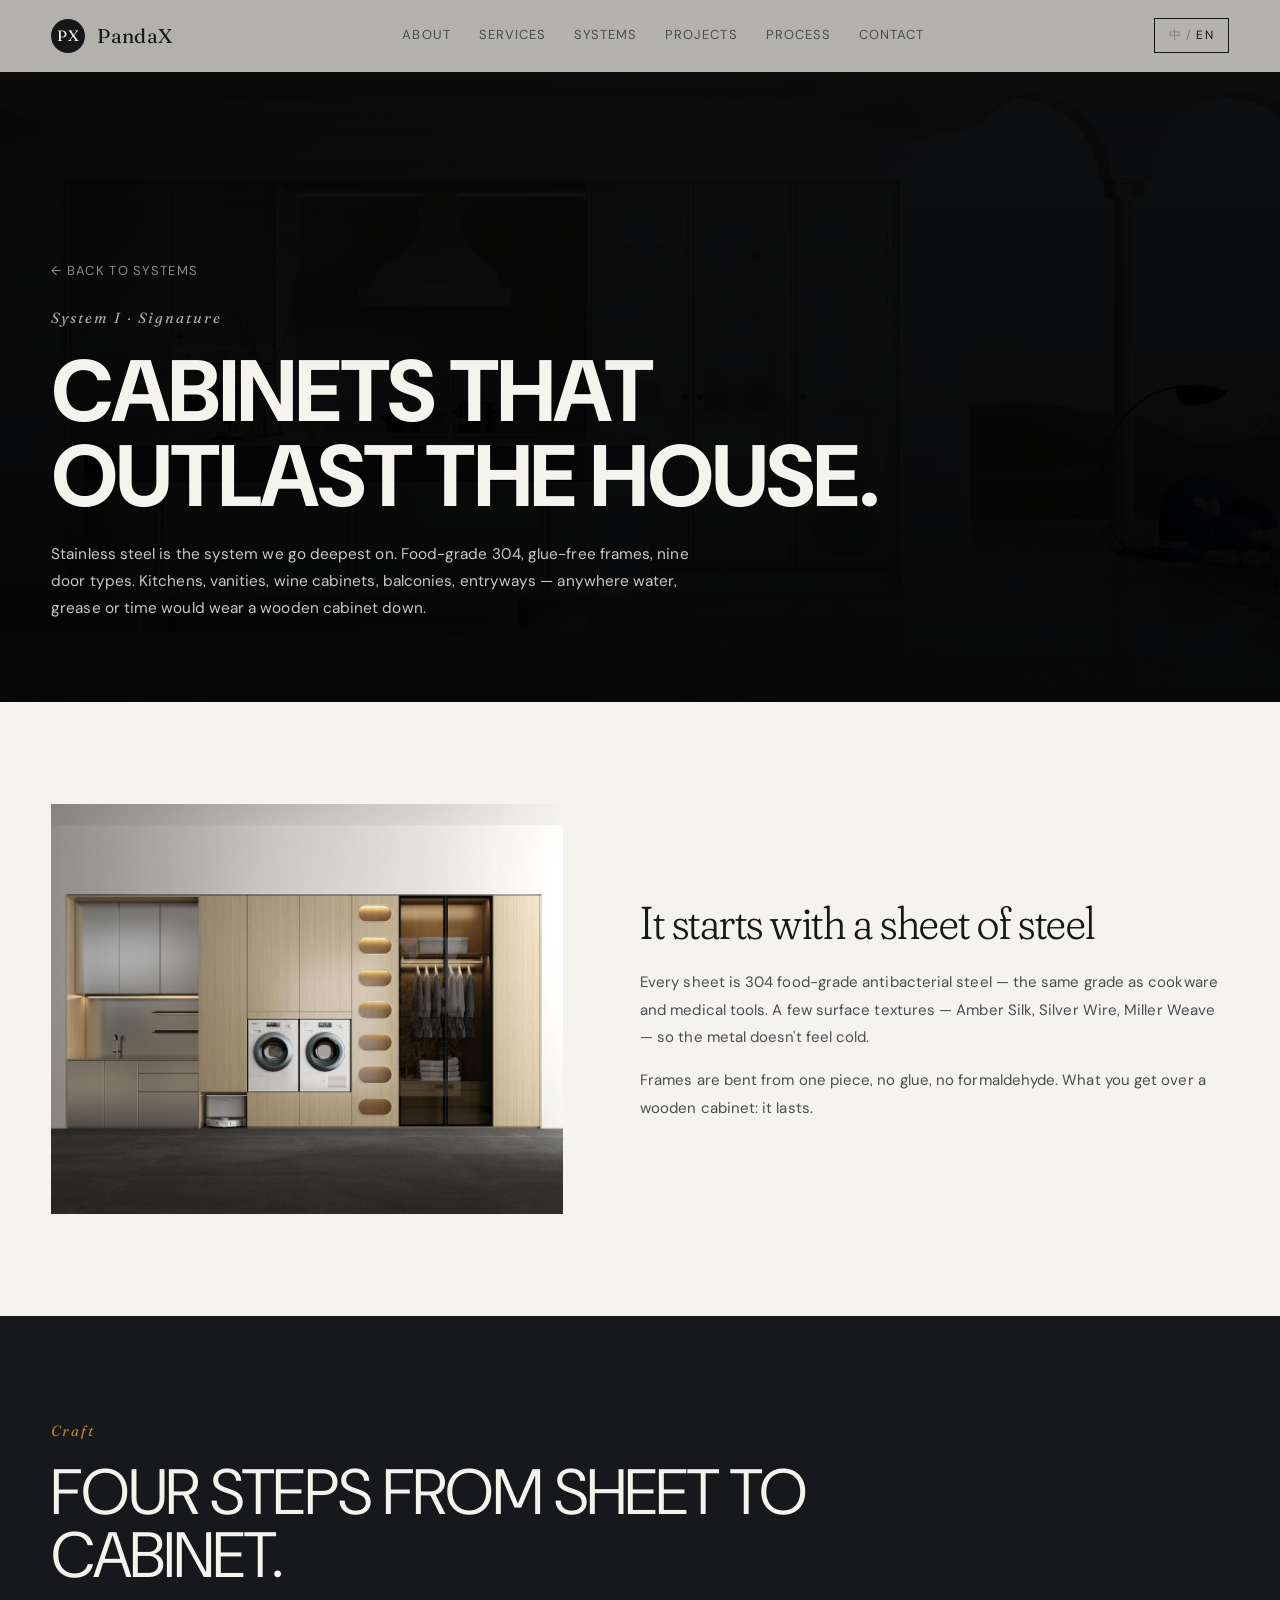
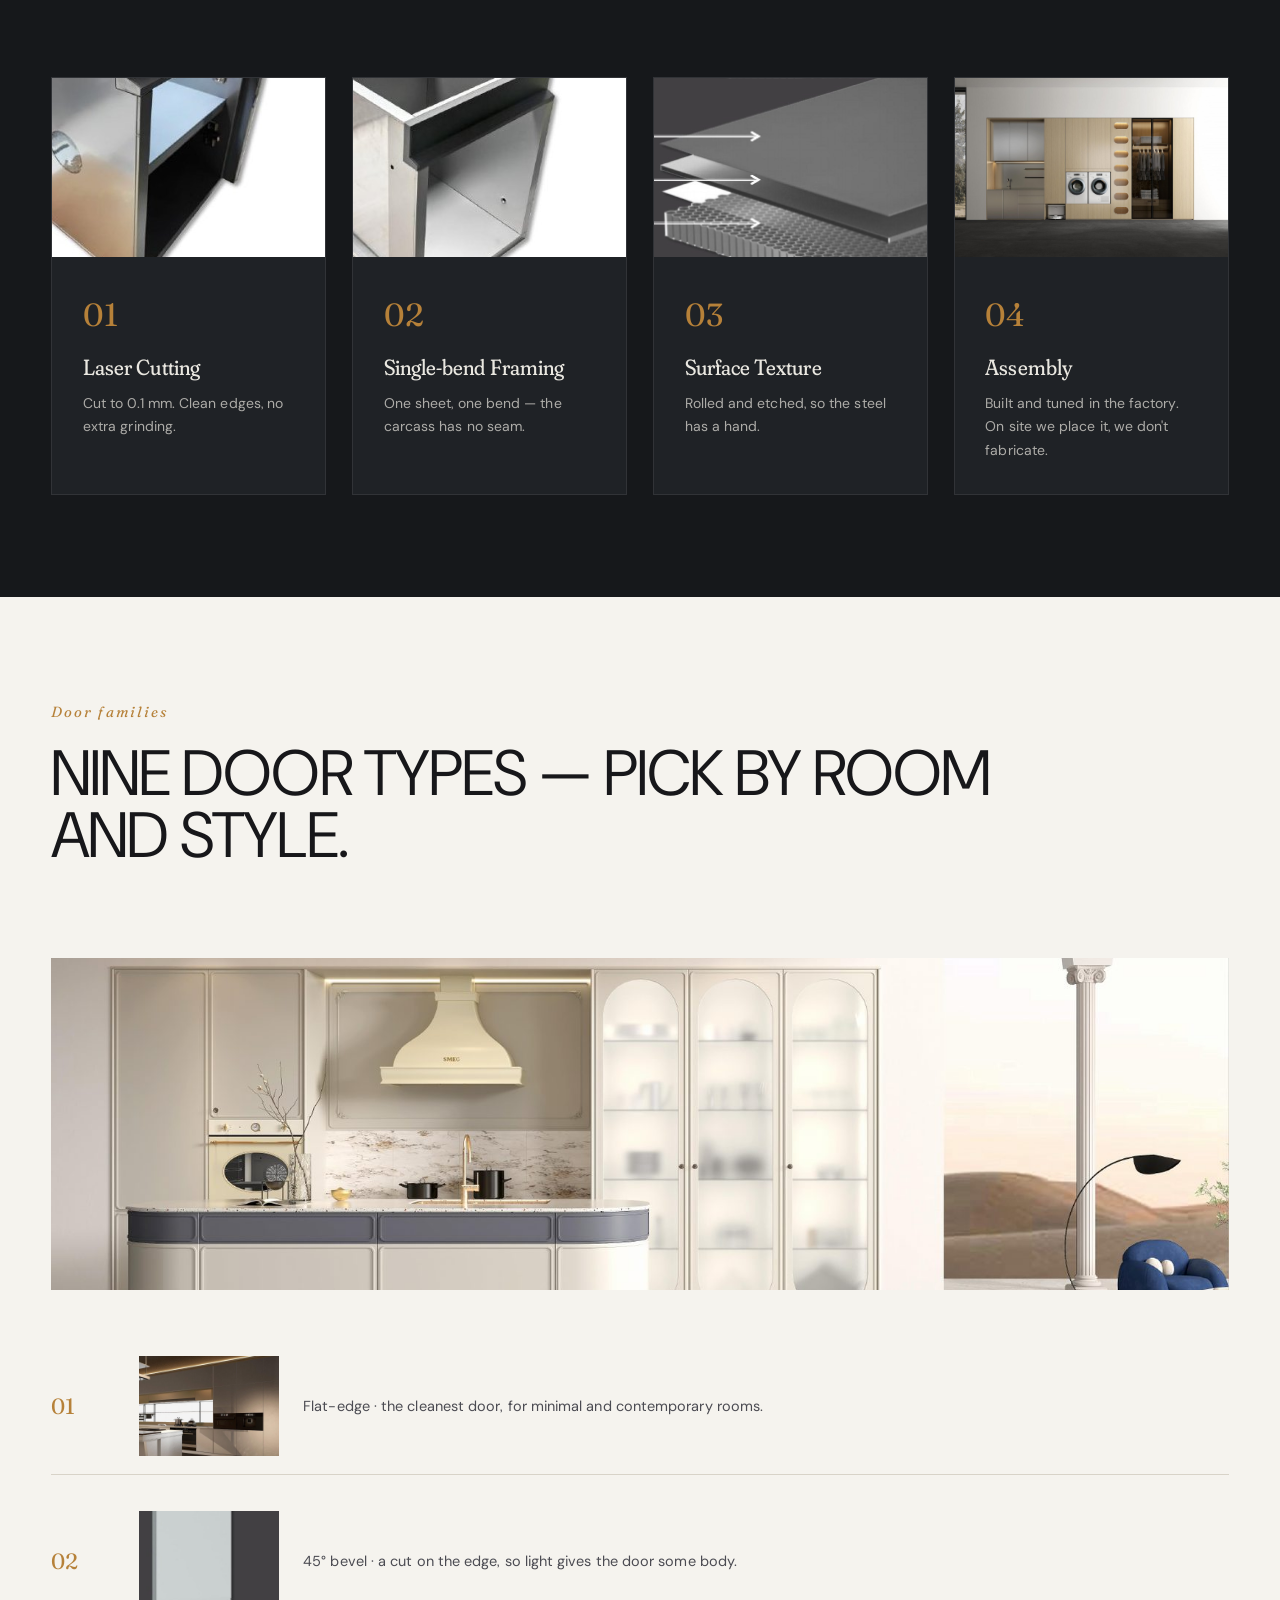
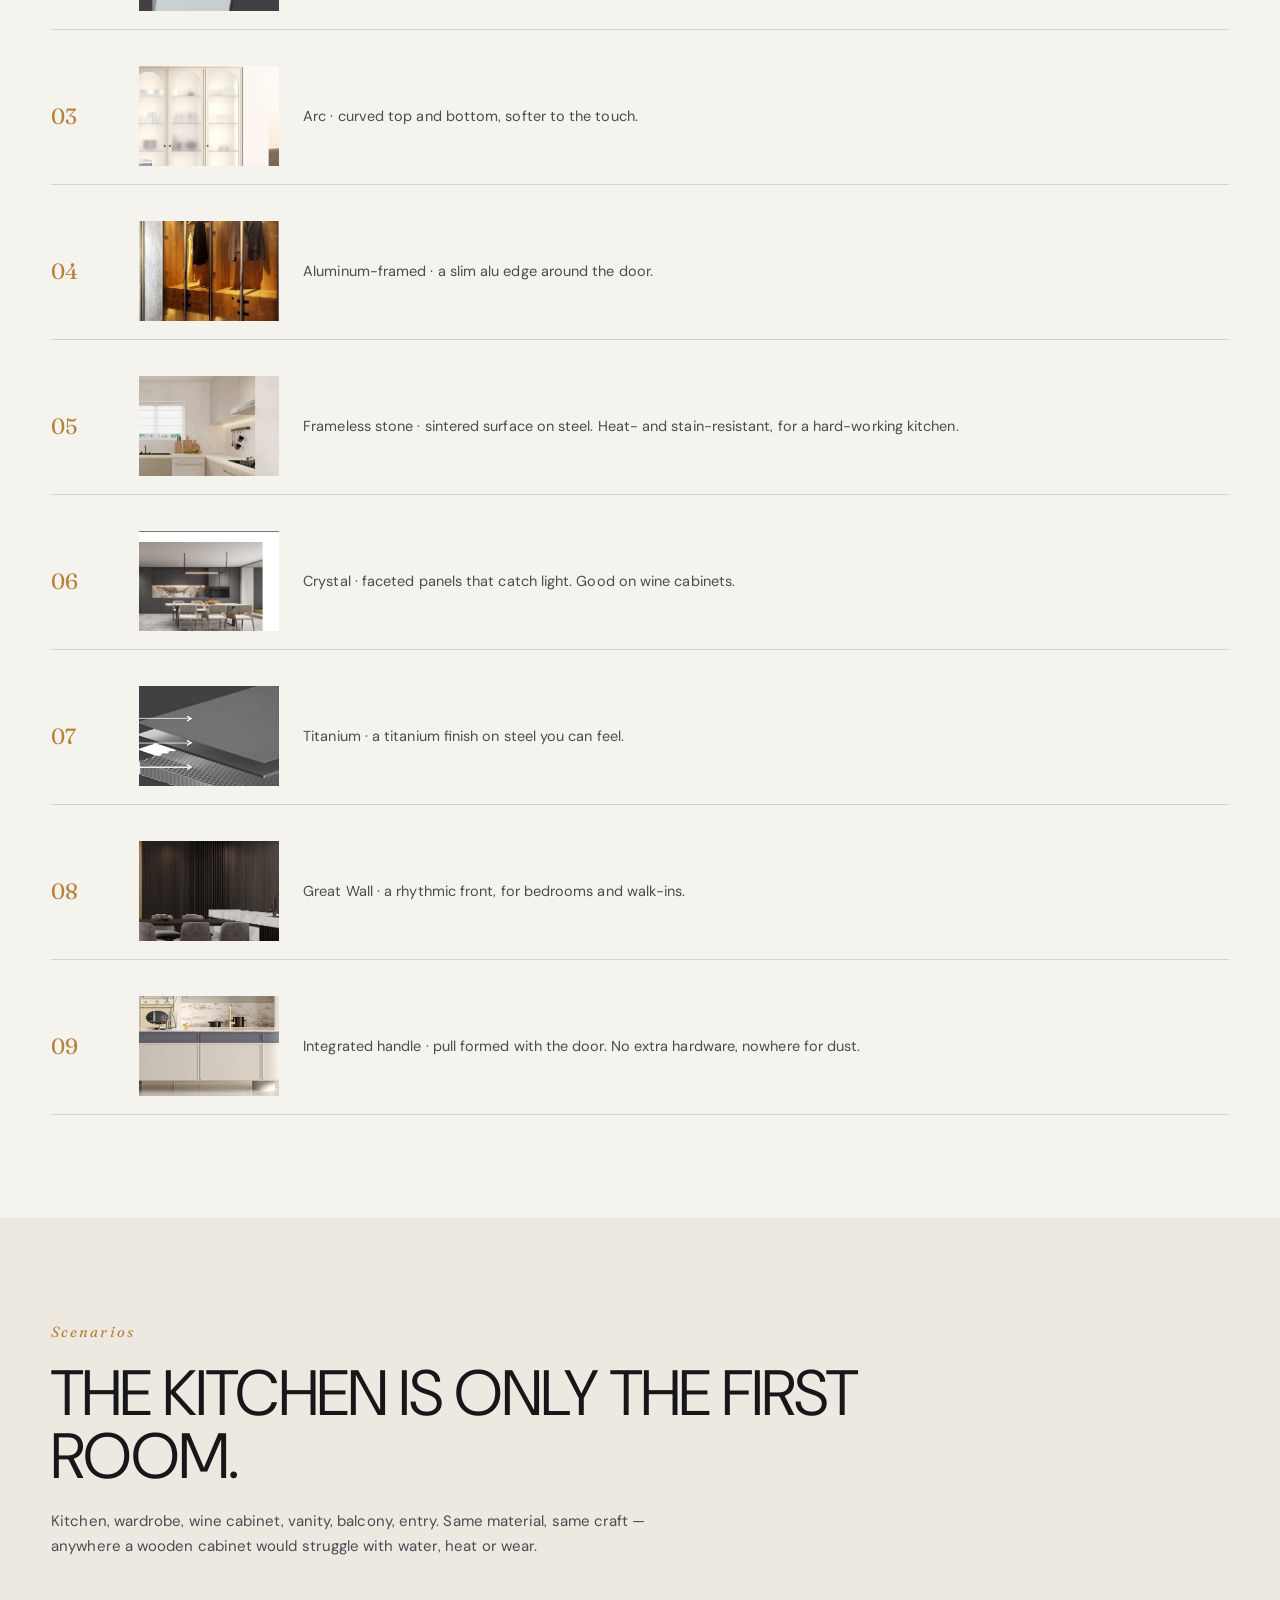
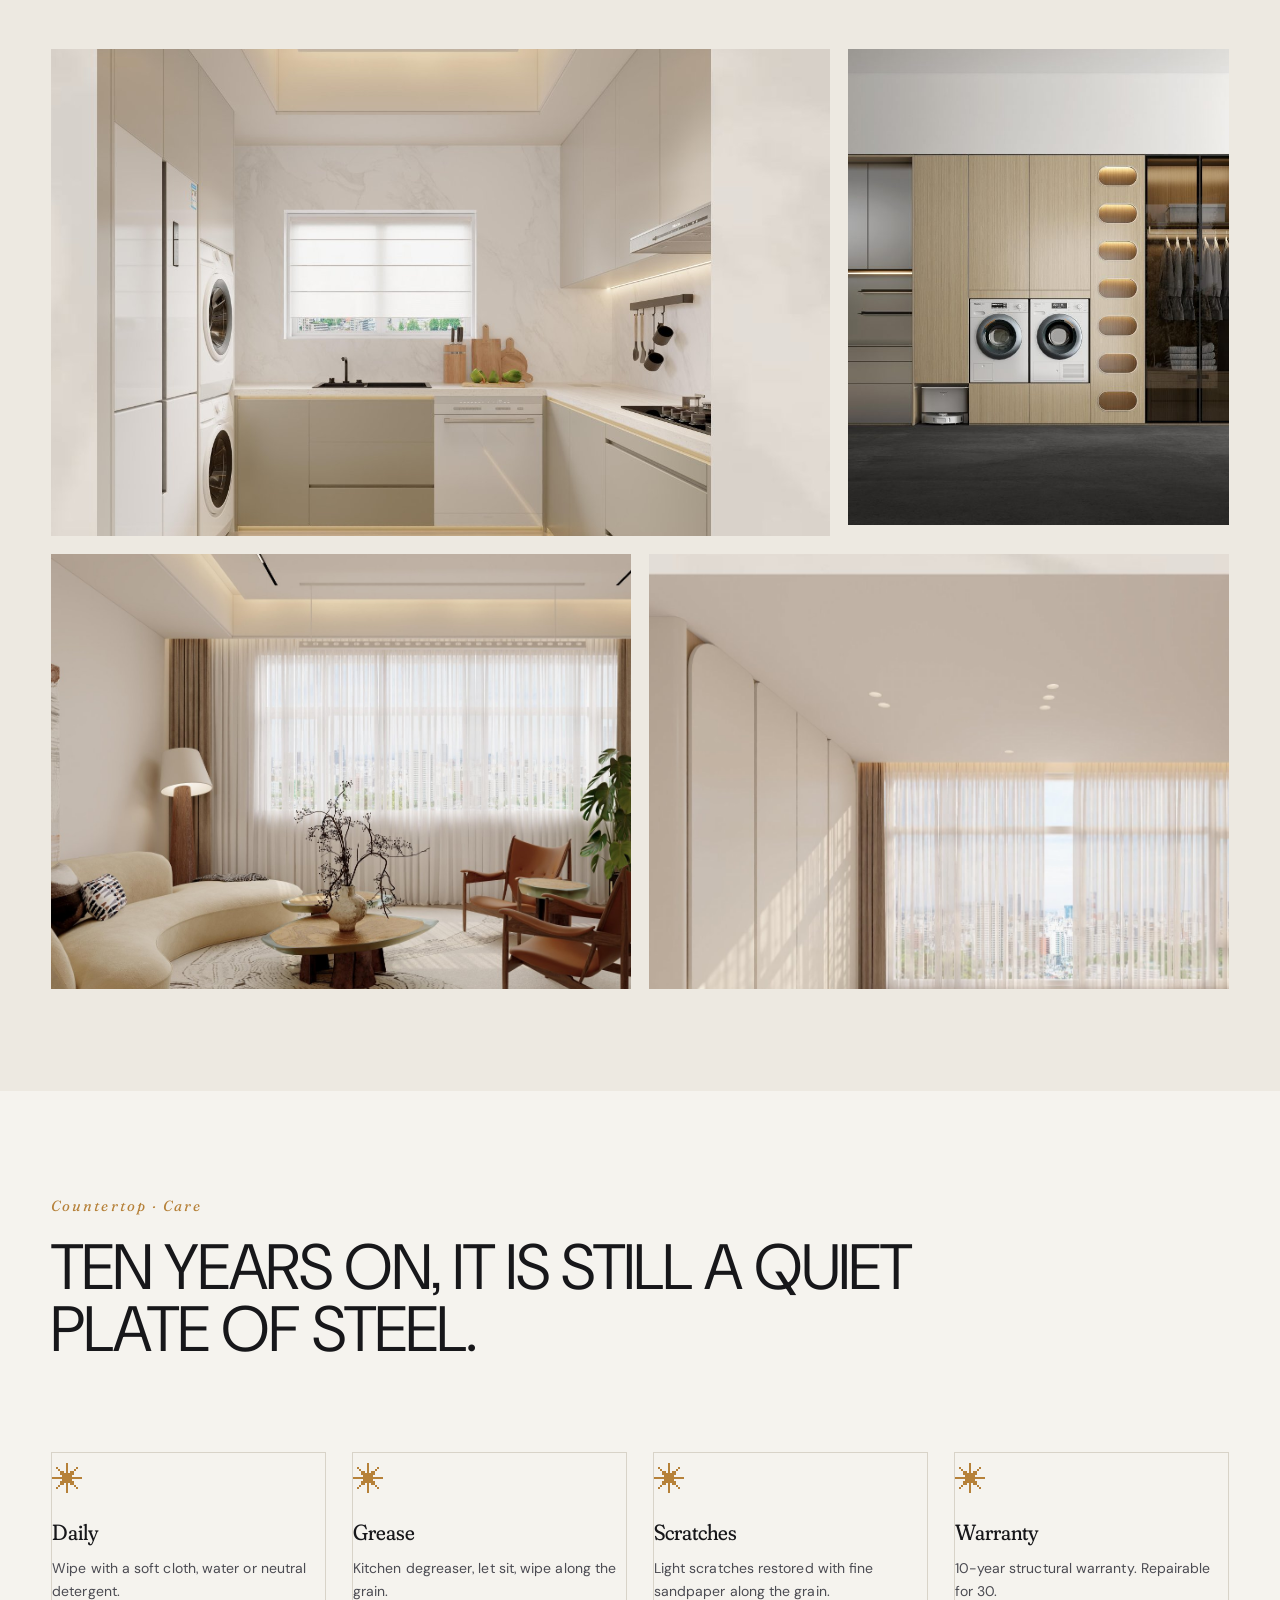
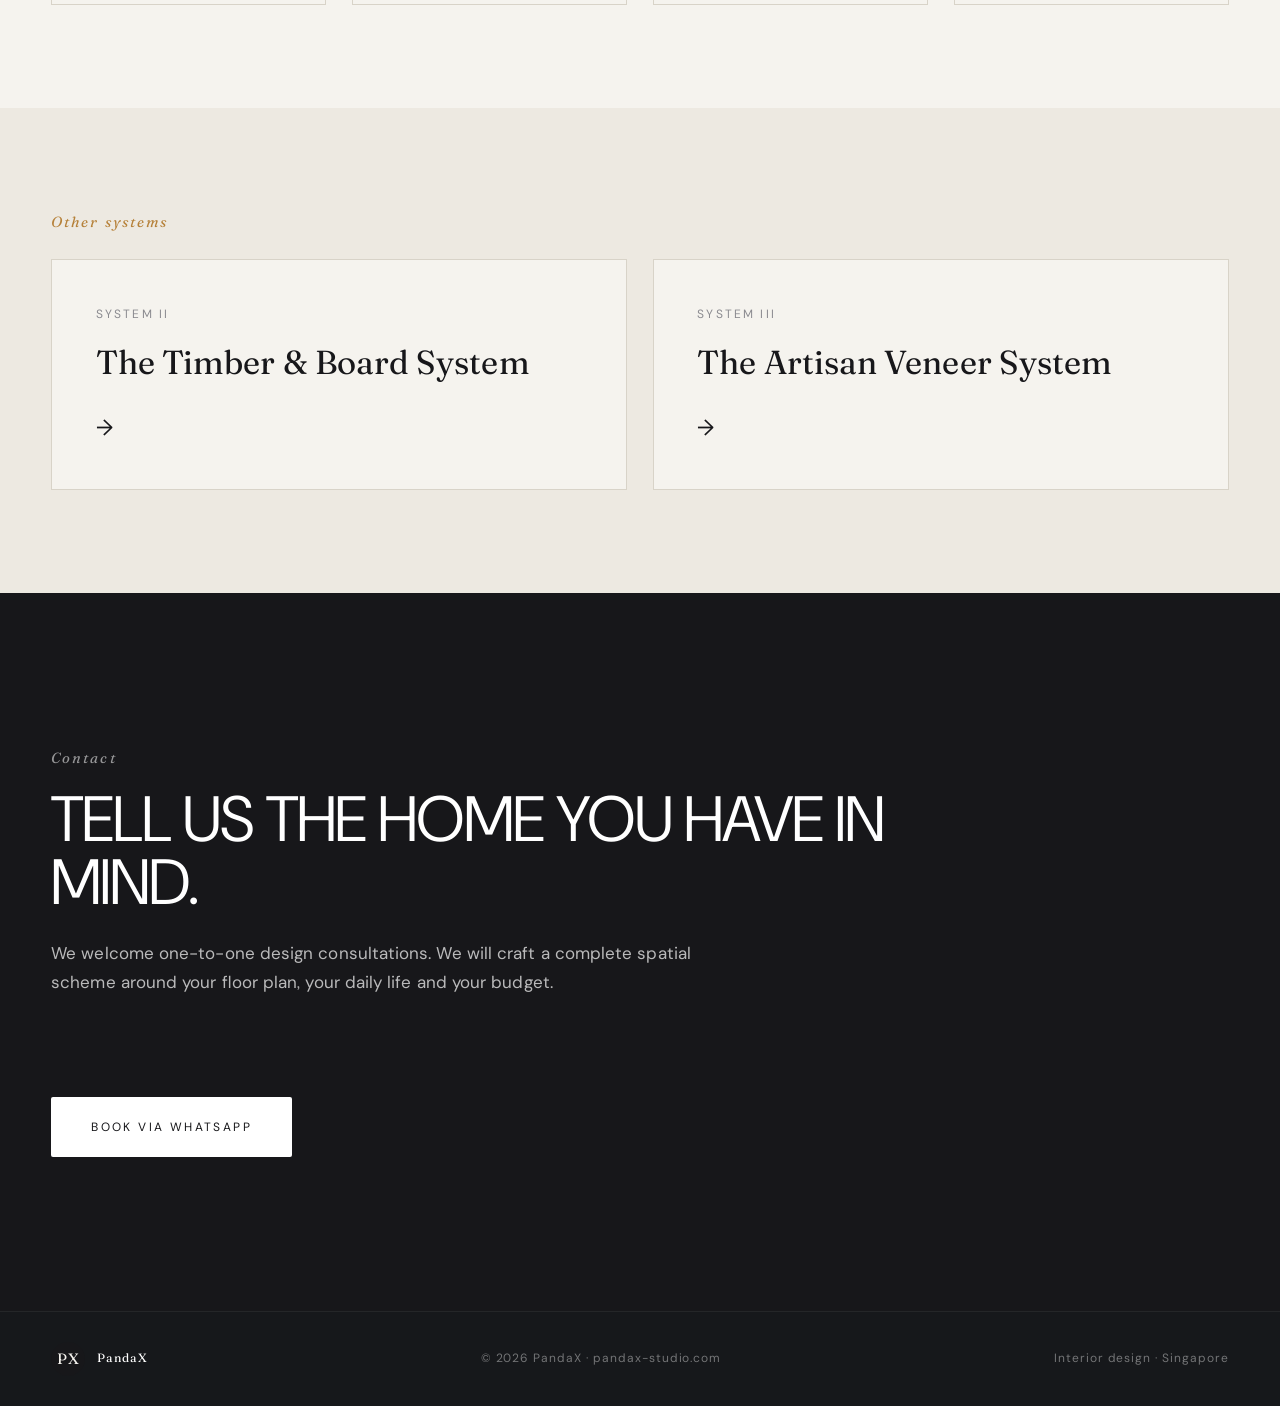
==== commit 286d4e45: "Crop remaining catalog text off the master bedroom photo" ====
--- a/systems/steel.html
+++ b/systems/steel.html
@@ -10,7 +10,7 @@
   <link rel="preconnect" href="https://fonts.googleapis.com">
   <link rel="preconnect" href="https://fonts.gstatic.com" crossorigin>
   <link href="https://fonts.googleapis.com/css2?family=DM+Sans:opsz,wght@9..40,300;9..40,400;9..40,500;9..40,700;9..40,800&family=Fraunces:ital,opsz,wght@0,9..144,300;0,9..144,400;0,9..144,500;1,9..144,400&family=Noto+Sans+SC:wght@400;700;900&family=Noto+Serif+SC:wght@300;400;500&display=swap" rel="stylesheet">
-  <link rel="stylesheet" href="/styles.css?v=23" />
+  <link rel="stylesheet" href="/styles.css?v=24" />
   <style>.lp-hero { --lp-hero-img: url("/assets/systems/steel/hero.jpg?v=3"); }</style>
 </head>
 <body>
@@ -172,7 +172,7 @@
         <div class="lp-gallery__item lp-gallery__item--big"  style="background-image:url('/assets/case-huang/web/page-06.jpg')"></div>
         <div class="lp-gallery__item lp-gallery__item--tall" style="background-image:url('/assets/systems/steel/laundry.jpg')"></div>
         <div class="lp-gallery__item lp-gallery__item--half" style="background-image:url('/assets/case-huang/web/page-07.jpg')"></div>
-        <div class="lp-gallery__item lp-gallery__item--half" style="background-image:url('/assets/case-huang/web/page-13.jpg?v=2')"></div>
+        <div class="lp-gallery__item lp-gallery__item--half" style="background-image:url('/assets/case-huang/web/page-13.jpg?v=3')"></div>
       </div>
     </div>
   </section>
--- a/styles.css
+++ b/styles.css
@@ -886,7 +886,7 @@
 .room__img--living   { background-image: url("assets/case-huang/web/page-09.jpg"); }
 .room__img--corridor { background-image: url("assets/case-huang/web/page-11.jpg?v=2"); }
 .room__img--hall     { background-image: url("assets/case-huang/web/page-12.jpg"); }
-.room__img--master   { background-image: url("assets/case-huang/web/page-13.jpg?v=2"); }
+.room__img--master   { background-image: url("assets/case-huang/web/page-13.jpg?v=3"); }
 .room__img--bath     { background-image: url("assets/case-huang/web/page-16.jpg?v=2"); }
 
 @media (max-width: 1000px) {
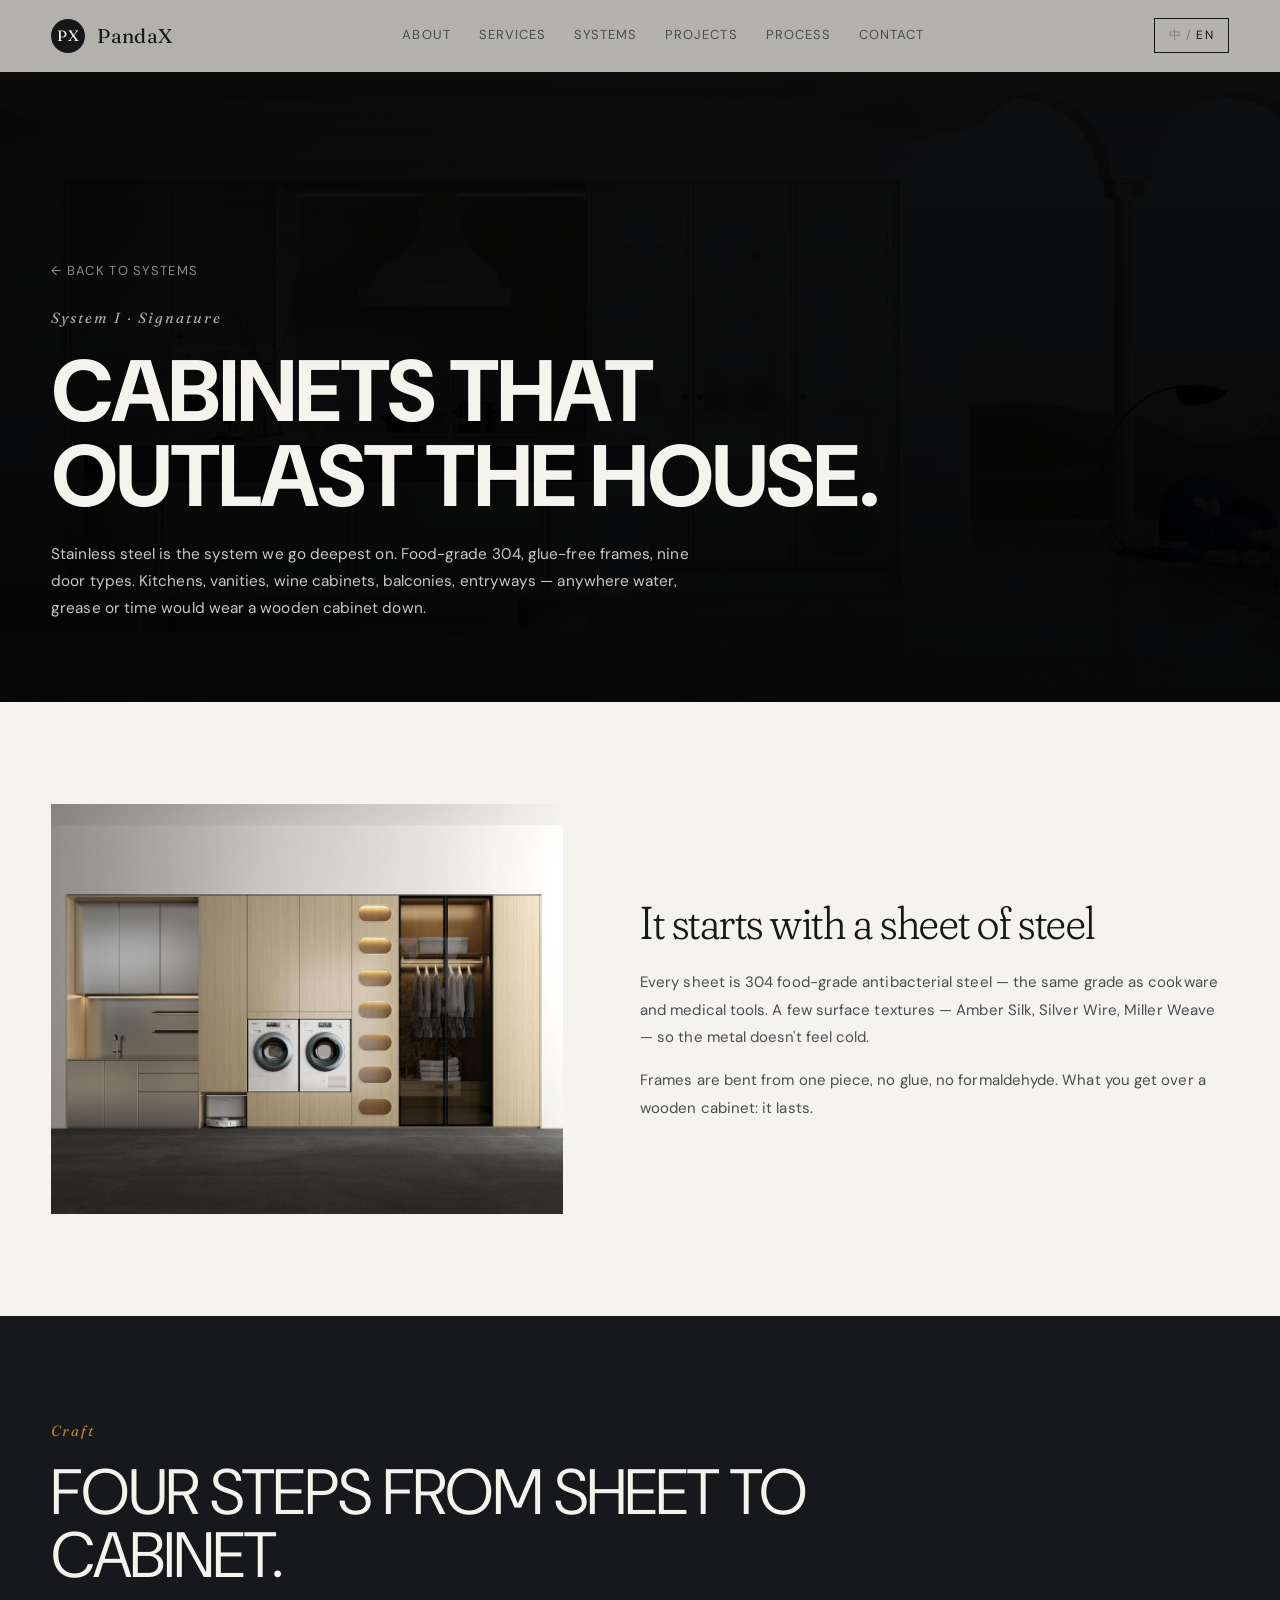
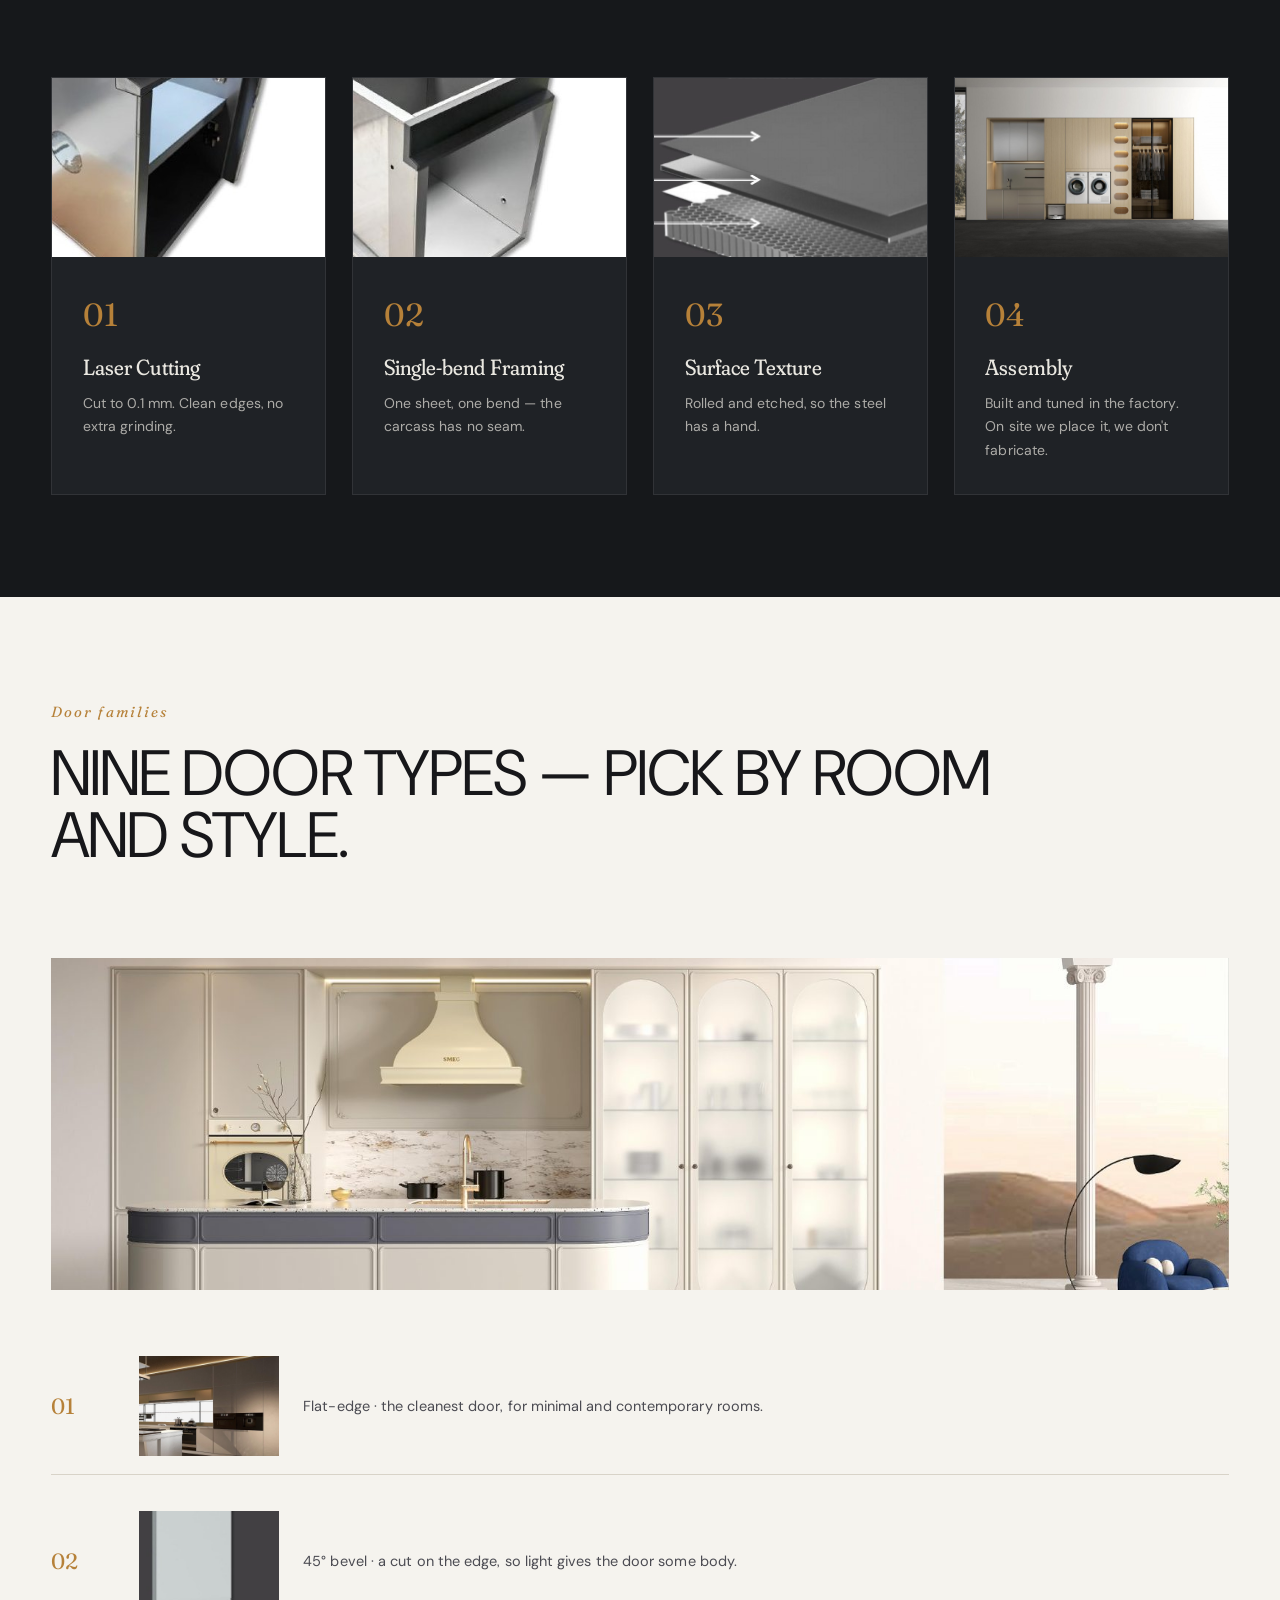
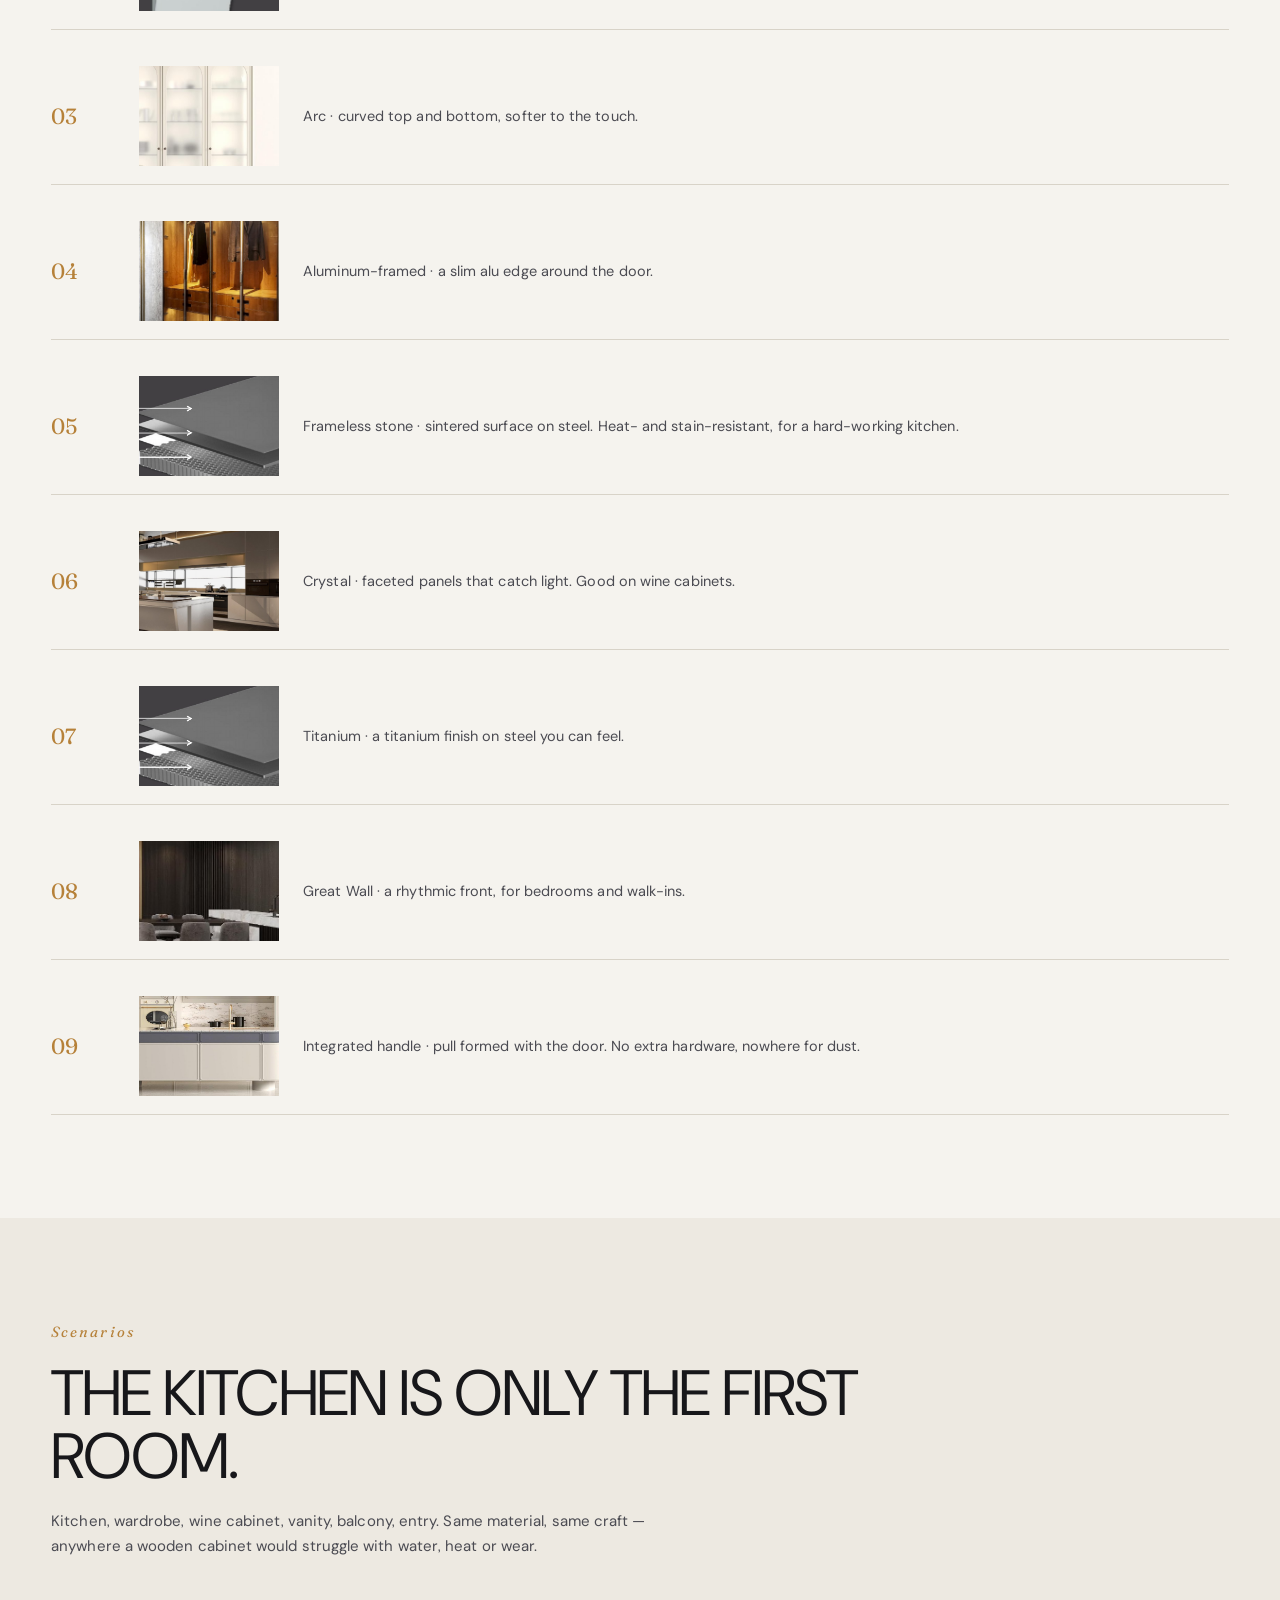
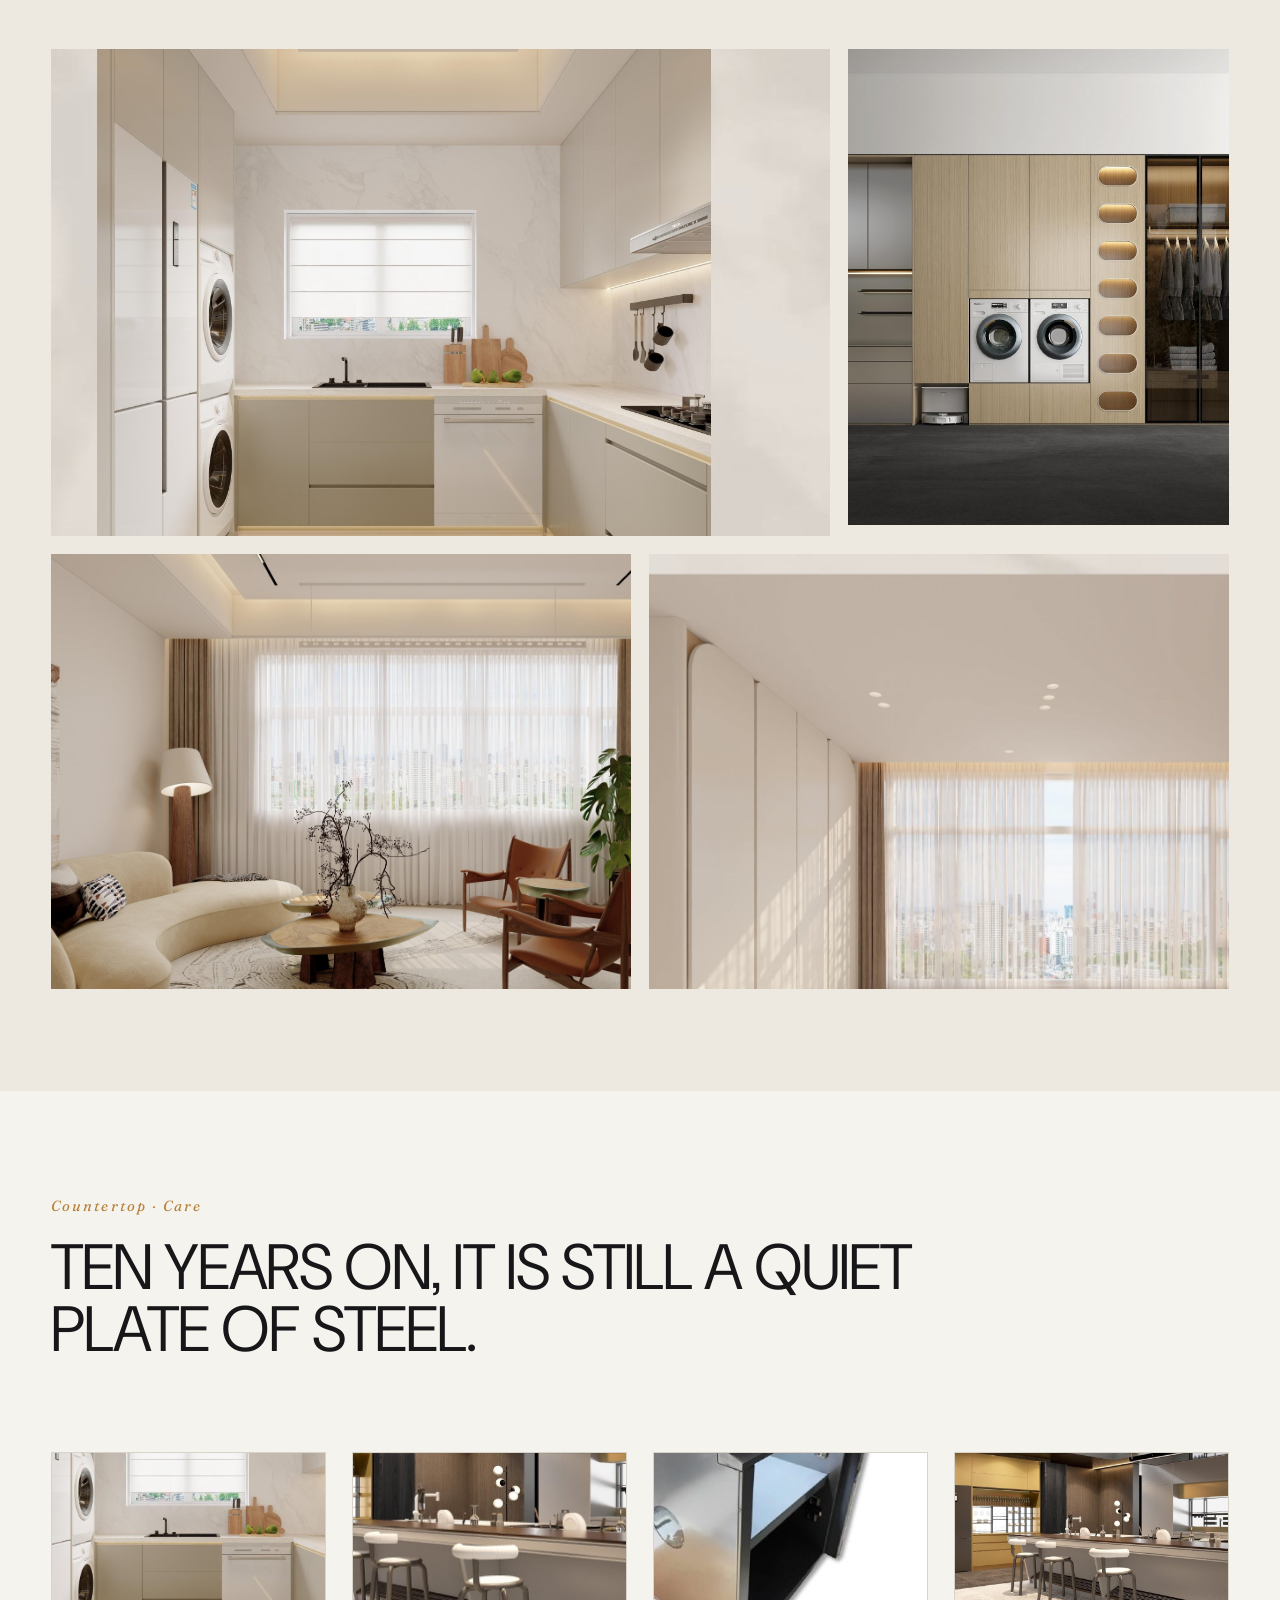
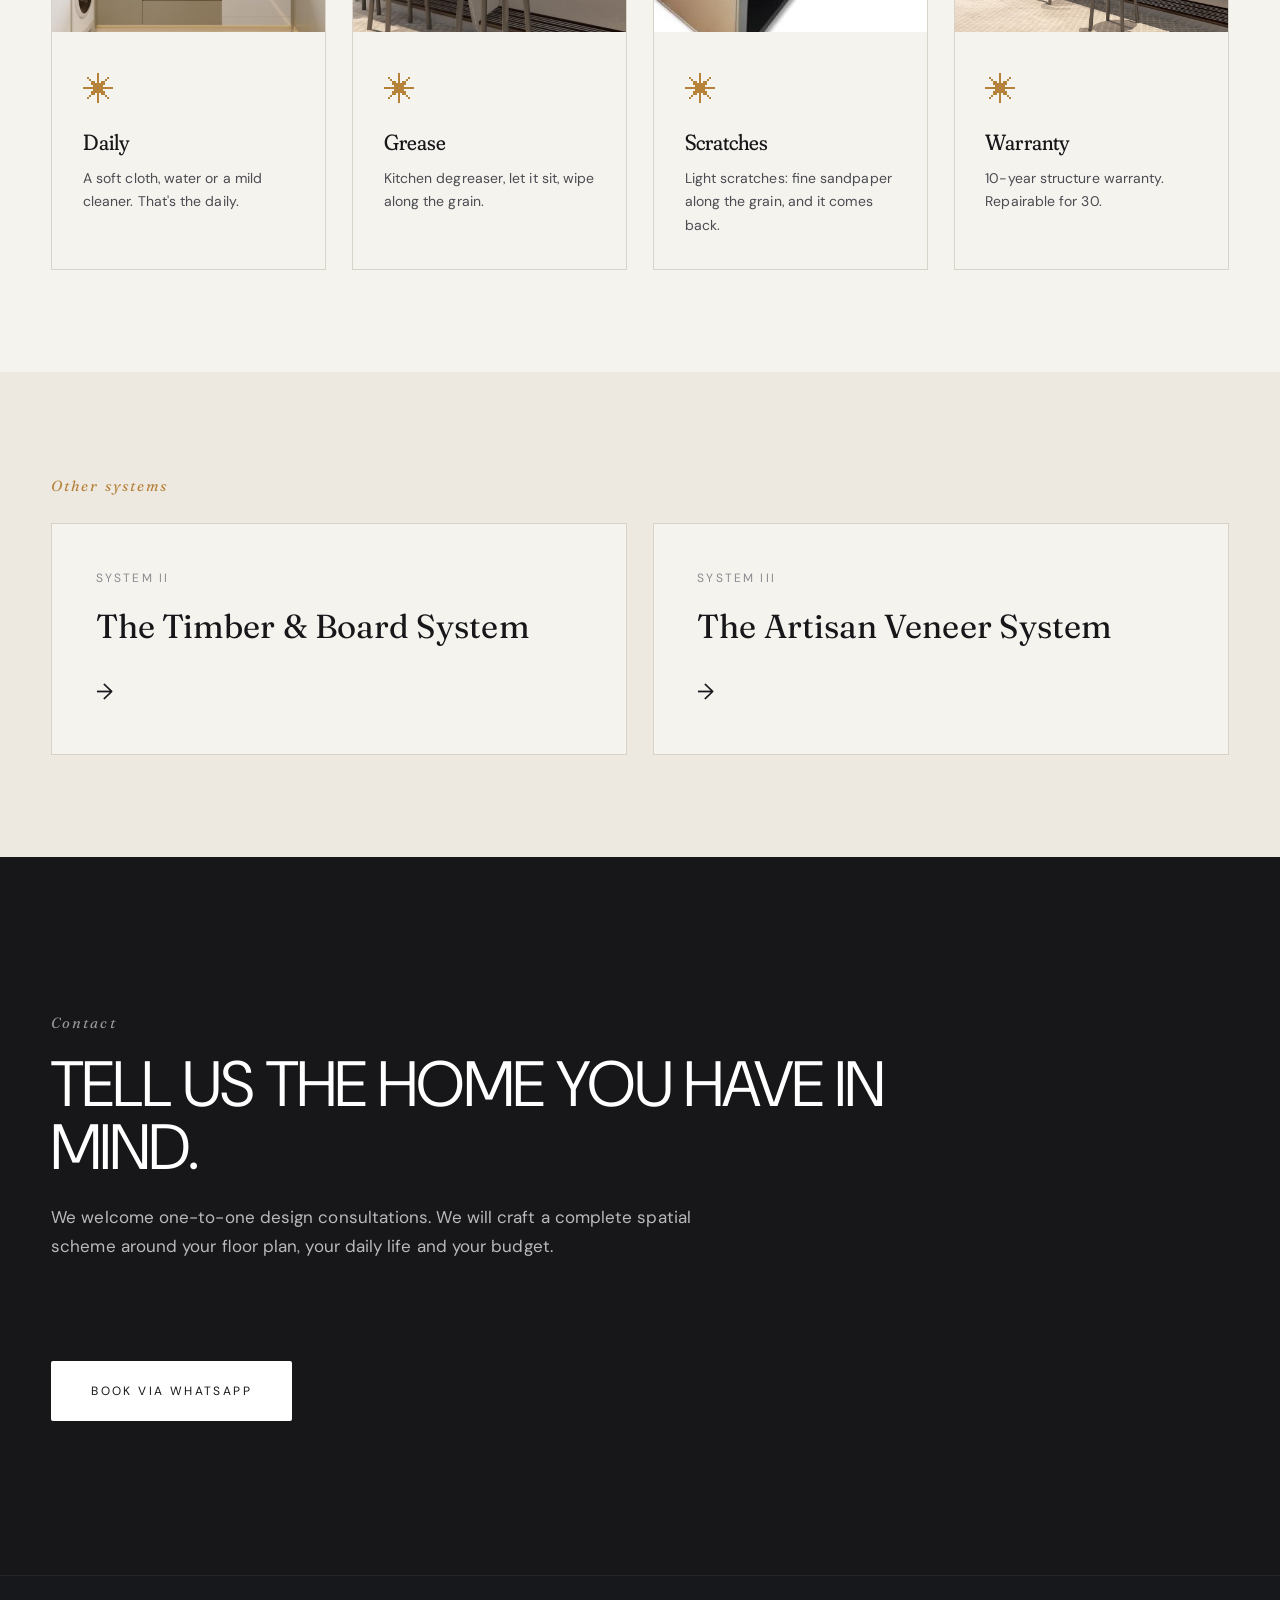
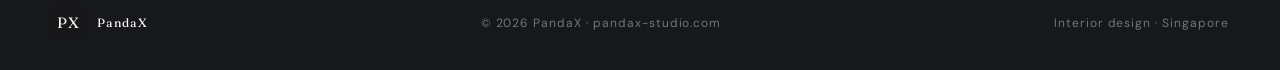
==== commit 1ad0bed0: "Steel: recrop doors 03/05/06; add photos to the care cards" ====
--- a/systems/steel.html
+++ b/systems/steel.html
@@ -120,7 +120,7 @@
         </li>
         <li>
           <span class="lp-list__label">03</span>
-          <div class="lp-list__thumb" style="background-image:url('/assets/systems/steel/door-03.jpg')"></div>
+          <div class="lp-list__thumb" style="background-image:url('/assets/systems/steel/door-03.jpg?v=2')"></div>
           <span class="lp-list__text" data-zh="弧型 · 上下做成弧线，转角摸着圆。" data-en="Arc · curved top and bottom, softer to the touch.">弧型 · 上下做成弧线，转角摸着圆。</span>
         </li>
         <li>
@@ -130,12 +130,12 @@
         </li>
         <li>
           <span class="lp-list__label">05</span>
-          <div class="lp-list__thumb" style="background-image:url('/assets/systems/steel/door-05.jpg')"></div>
+          <div class="lp-list__thumb" style="background-image:url('/assets/systems/steel/door-05.jpg?v=2')"></div>
           <span class="lp-list__text" data-zh="隐框岩板 · 岩板贴在钢板上，耐腐蚀、耐高温，适合高强度厨房。" data-en="Frameless stone · sintered surface on steel. Heat- and stain-resistant, for a hard-working kitchen.">隐框岩板 · 岩板贴在钢板上，耐腐蚀、耐高温，适合高强度厨房。</span>
         </li>
         <li>
           <span class="lp-list__label">06</span>
-          <div class="lp-list__thumb" style="background-image:url('/assets/systems/steel/door-06.jpg')"></div>
+          <div class="lp-list__thumb" style="background-image:url('/assets/systems/steel/door-06.jpg?v=2')"></div>
           <span class="lp-list__text" data-zh="晶钻门 · 切面立体，光一照会亮，适合客厅酒柜。" data-en="Crystal · faceted panels that catch light. Good on wine cabinets.">晶钻门 · 切面立体，光一照会亮，适合客厅酒柜。</span>
         </li>
         <li>
@@ -165,7 +165,6 @@
         <p class="section__sub"
           data-zh="整体厨房、定制衣柜、酒柜、浴室柜、阳台柜、玄关柜。同一套材料、同一种工艺，家里怕水、怕火、怕旧的地方都能用。"
           data-en="Kitchen, wardrobe, wine cabinet, vanity, balcony, entry. Same material, same craft — anywhere a wooden cabinet would struggle with water, heat or wear.">
-          data-en="Integrated kitchen · custom wardrobe · wine cabinet · vanity · balcony · entryway — one material, one craft, across every scenario where a space must contend with water, fire and time.">
         </p>
       </div>
       <div class="lp-gallery">
@@ -184,10 +183,34 @@
         <h2 class="h2" data-zh="十年之后，它还是那块钢。" data-en="Ten years on, it is still a quiet plate of steel.">十年之后，它还是那块钢。</h2>
       </div>
       <div class="lp-grid">
-        <article class="lp-card"><span class="lp-card__num">✳</span><h3 class="lp-card__title" data-zh="日常" data-en="Daily">日常</h3><p class="lp-card__desc" data-zh="软布+清水或中性清洁剂擦拭即可。" data-en="Wipe with a soft cloth, water or neutral detergent.">软布+清水或中性清洁剂擦拭即可。</p></article>
-        <article class="lp-card"><span class="lp-card__num">✳</span><h3 class="lp-card__title" data-zh="油污" data-en="Grease">油污</h3><p class="lp-card__desc" data-zh="厨房清洁剂静置几分钟，顺纹路擦拭。" data-en="Kitchen degreaser, let sit, wipe along the grain.">厨房清洁剂静置几分钟，顺纹路擦拭。</p></article>
-        <article class="lp-card"><span class="lp-card__num">✳</span><h3 class="lp-card__title" data-zh="划痕" data-en="Scratches">划痕</h3><p class="lp-card__desc" data-zh="轻微划痕可用细砂纸顺纹理复原。" data-en="Light scratches restored with fine sandpaper along the grain.">轻微划痕可用细砂纸顺纹理复原。</p></article>
-        <article class="lp-card"><span class="lp-card__num">✳</span><h3 class="lp-card__title" data-zh="质保" data-en="Warranty">质保</h3><p class="lp-card__desc" data-zh="10 年结构质保，30 年可修复。" data-en="10-year structural warranty. Repairable for 30.">10 年结构质保，30 年可修复。</p></article>
+        <article class="lp-card">
+          <div class="lp-card__thumb" style="background-image:url('/assets/systems/steel/care-daily.jpg')"></div>
+          <div class="lp-card__body">
+            <span class="lp-card__num">✳</span><h3 class="lp-card__title" data-zh="日常" data-en="Daily">日常</h3>
+            <p class="lp-card__desc" data-zh="软布加清水，或中性清洁剂，擦一下就好。" data-en="A soft cloth, water or a mild cleaner. That's the daily.">软布加清水，或中性清洁剂，擦一下就好。</p>
+          </div>
+        </article>
+        <article class="lp-card">
+          <div class="lp-card__thumb" style="background-image:url('/assets/systems/steel/care-grease.jpg')"></div>
+          <div class="lp-card__body">
+            <span class="lp-card__num">✳</span><h3 class="lp-card__title" data-zh="油污" data-en="Grease">油污</h3>
+            <p class="lp-card__desc" data-zh="厨房清洁剂静置几分钟，顺着纹路擦。" data-en="Kitchen degreaser, let it sit, wipe along the grain.">厨房清洁剂静置几分钟，顺着纹路擦。</p>
+          </div>
+        </article>
+        <article class="lp-card">
+          <div class="lp-card__thumb" style="background-image:url('/assets/systems/steel/care-scratch.jpg')"></div>
+          <div class="lp-card__body">
+            <span class="lp-card__num">✳</span><h3 class="lp-card__title" data-zh="划痕" data-en="Scratches">划痕</h3>
+            <p class="lp-card__desc" data-zh="轻划痕用细砂纸顺着纹理打磨，可以复原。" data-en="Light scratches: fine sandpaper along the grain, and it comes back.">轻划痕用细砂纸顺着纹理打磨，可以复原。</p>
+          </div>
+        </article>
+        <article class="lp-card">
+          <div class="lp-card__thumb" style="background-image:url('/assets/systems/steel/care-warranty.jpg')"></div>
+          <div class="lp-card__body">
+            <span class="lp-card__num">✳</span><h3 class="lp-card__title" data-zh="质保" data-en="Warranty">质保</h3>
+            <p class="lp-card__desc" data-zh="结构保十年，三十年内都可以修。" data-en="10-year structure warranty. Repairable for 30.">结构保十年，三十年内都可以修。</p>
+          </div>
+        </article>
       </div>
     </div>
   </section>
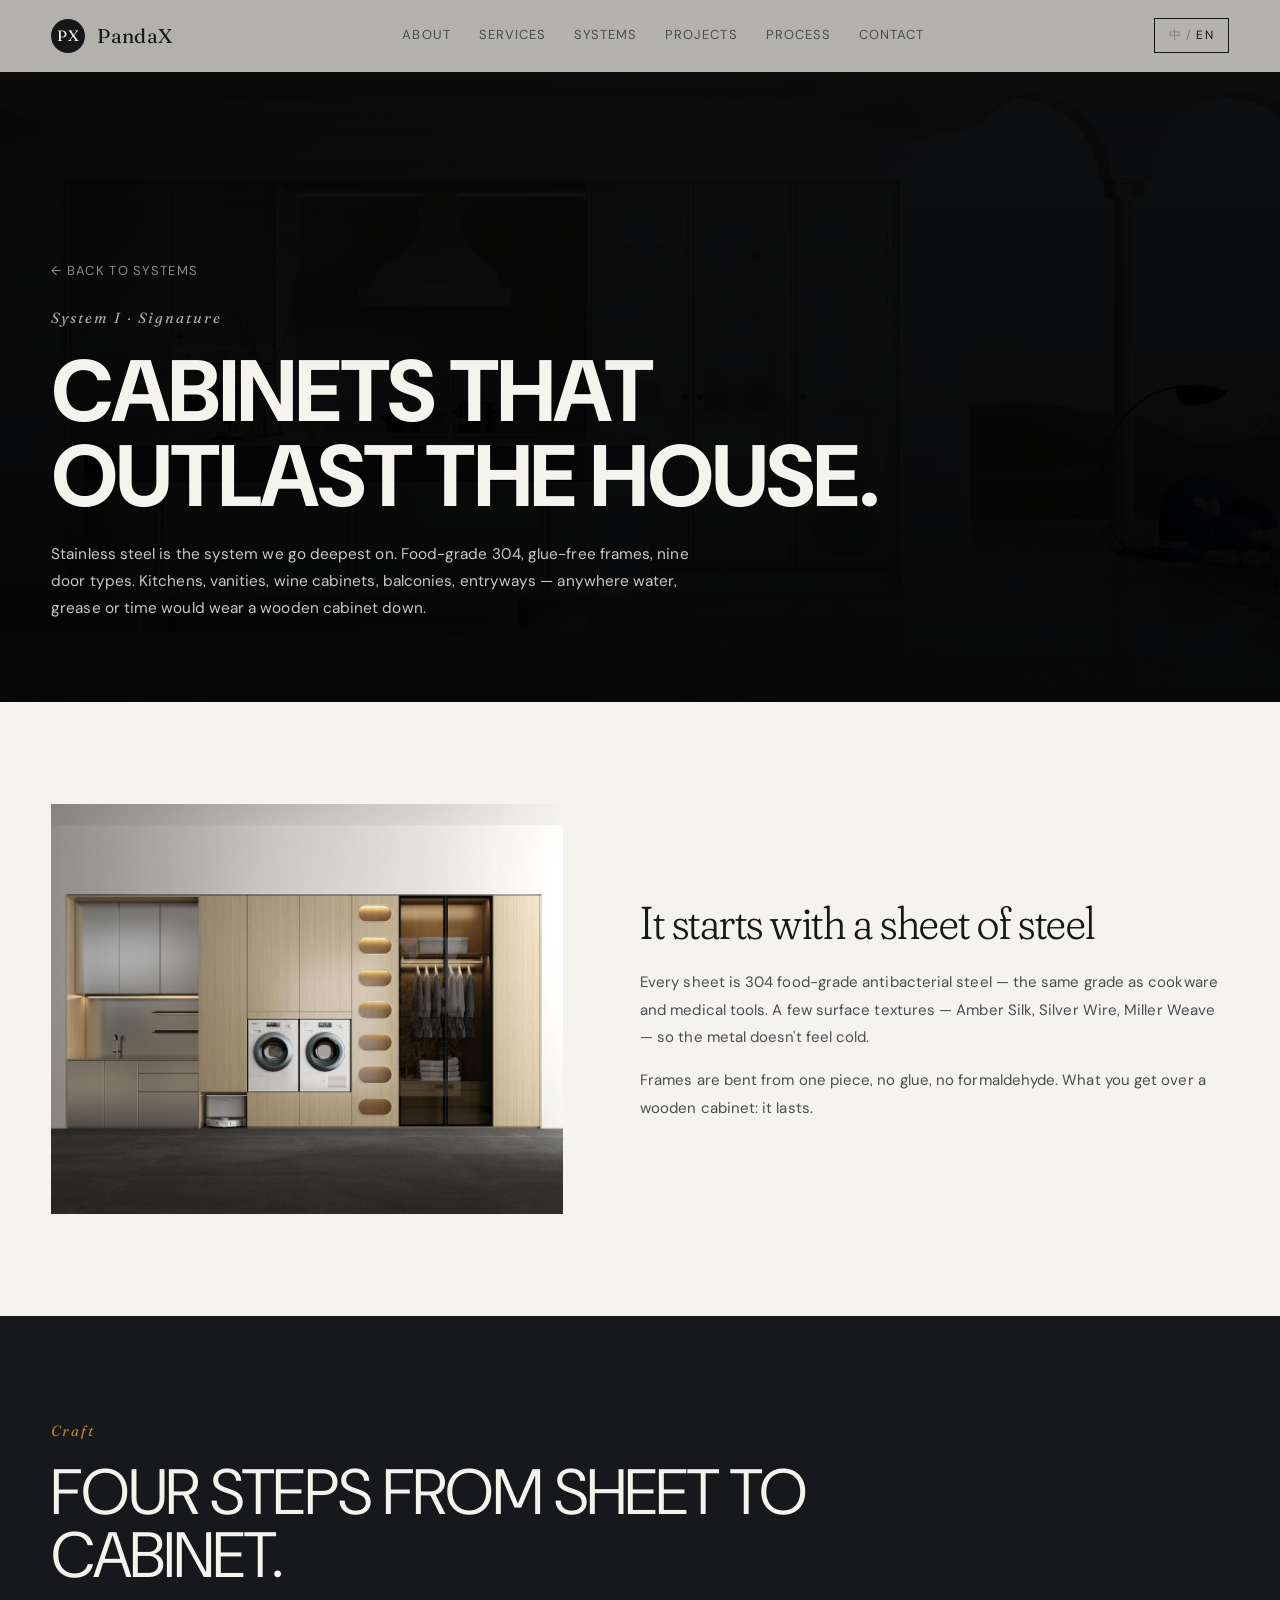
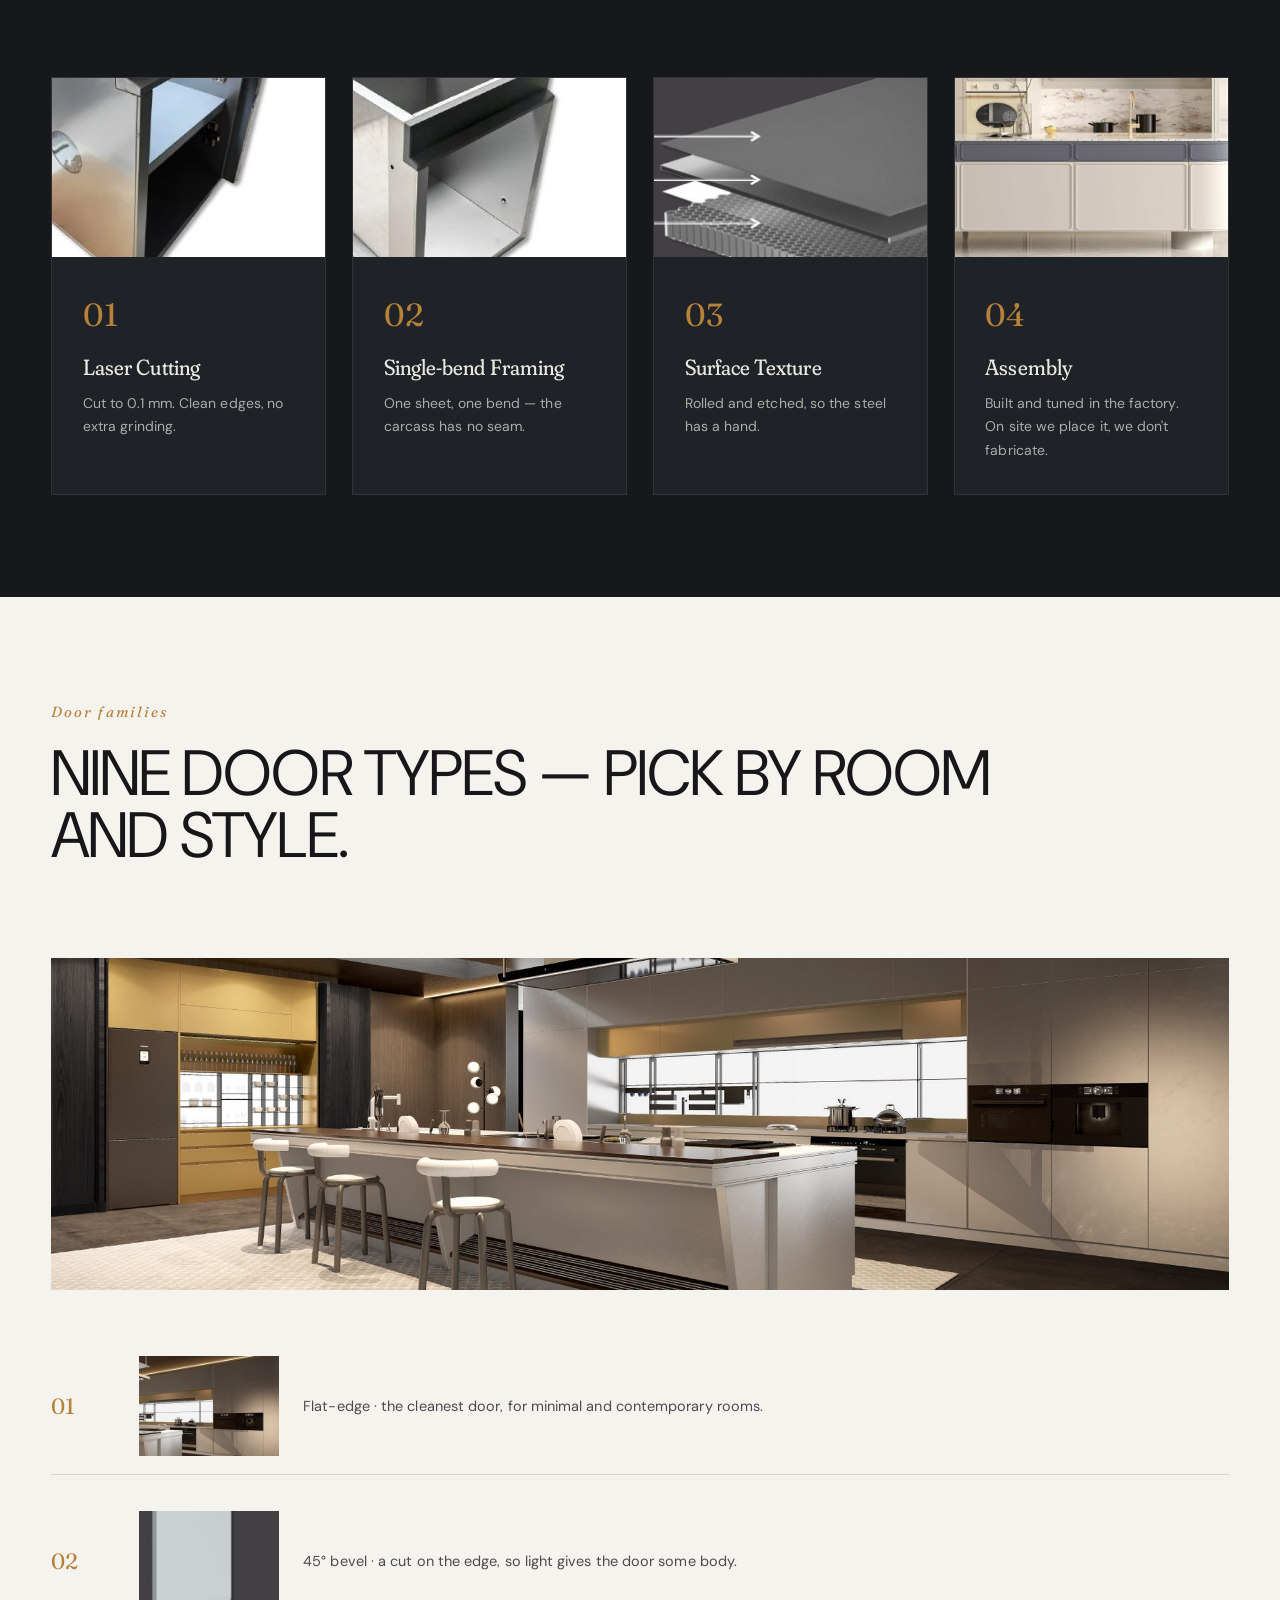
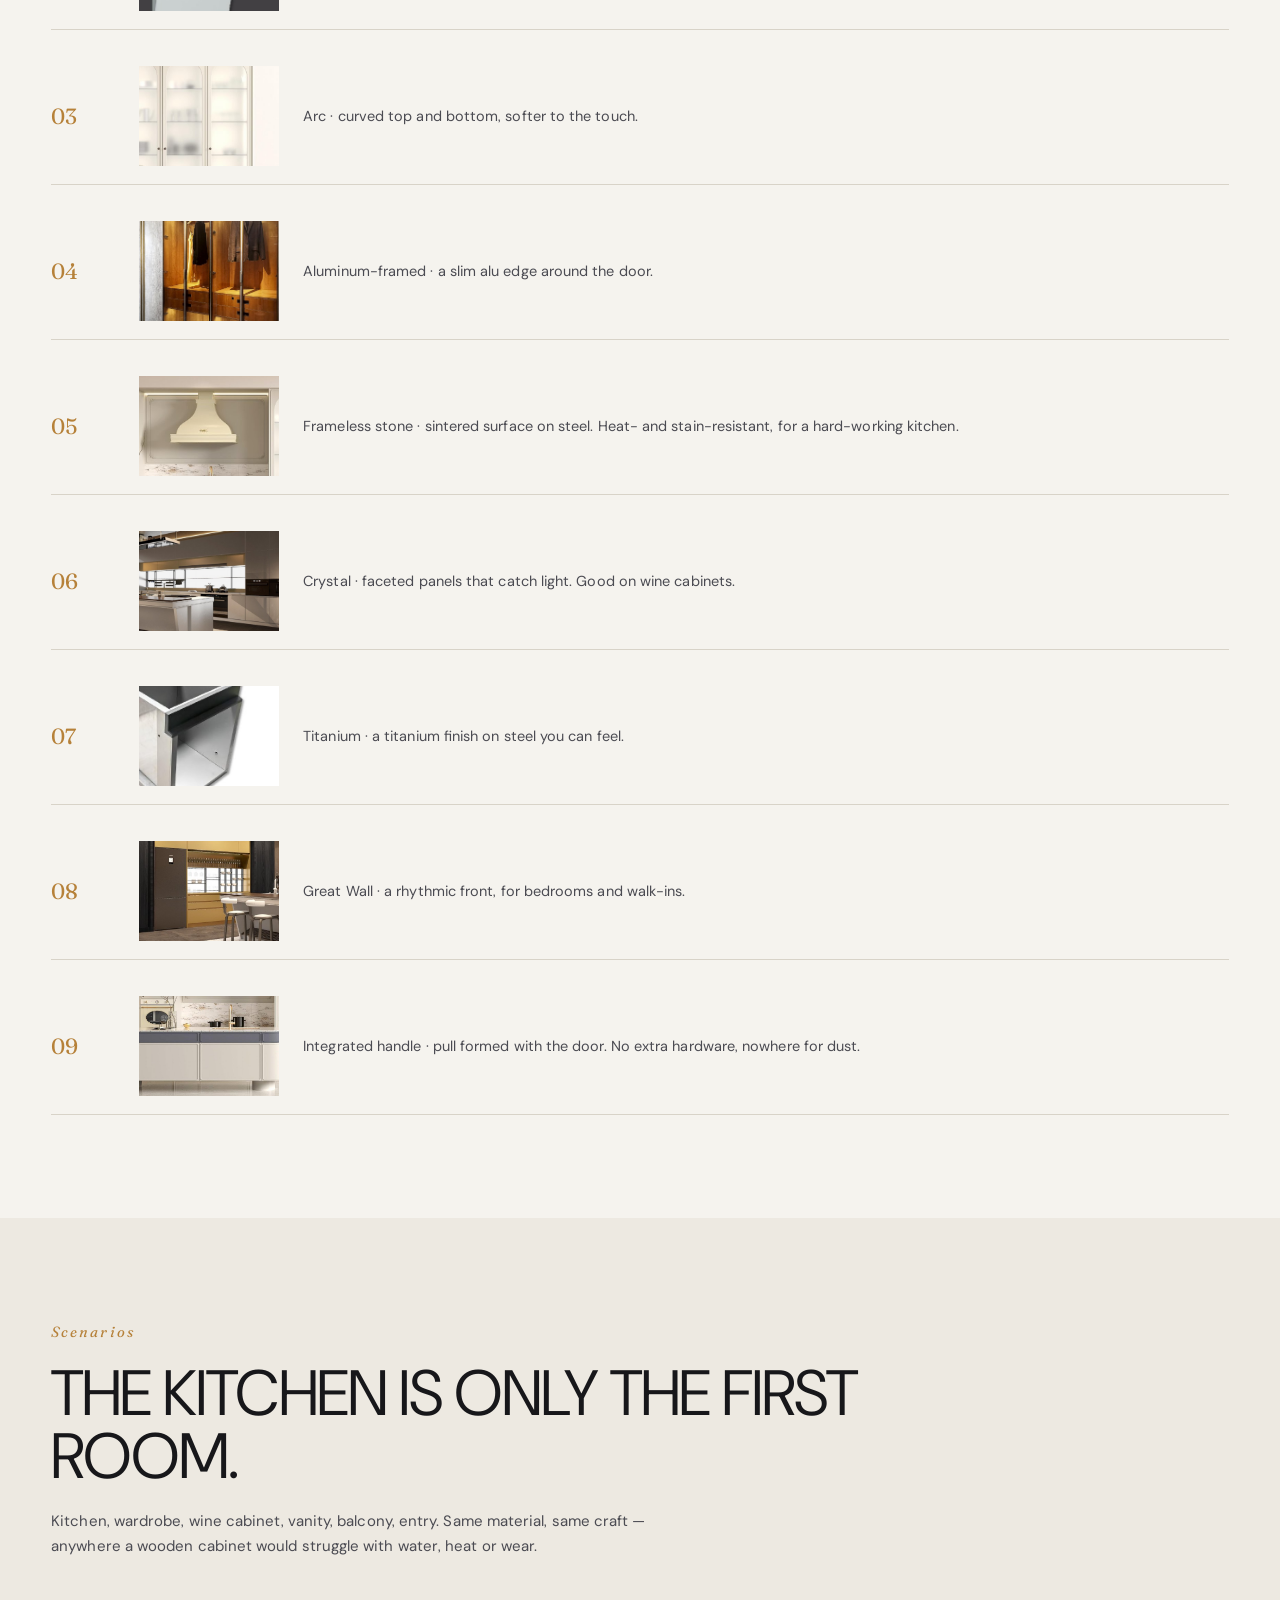
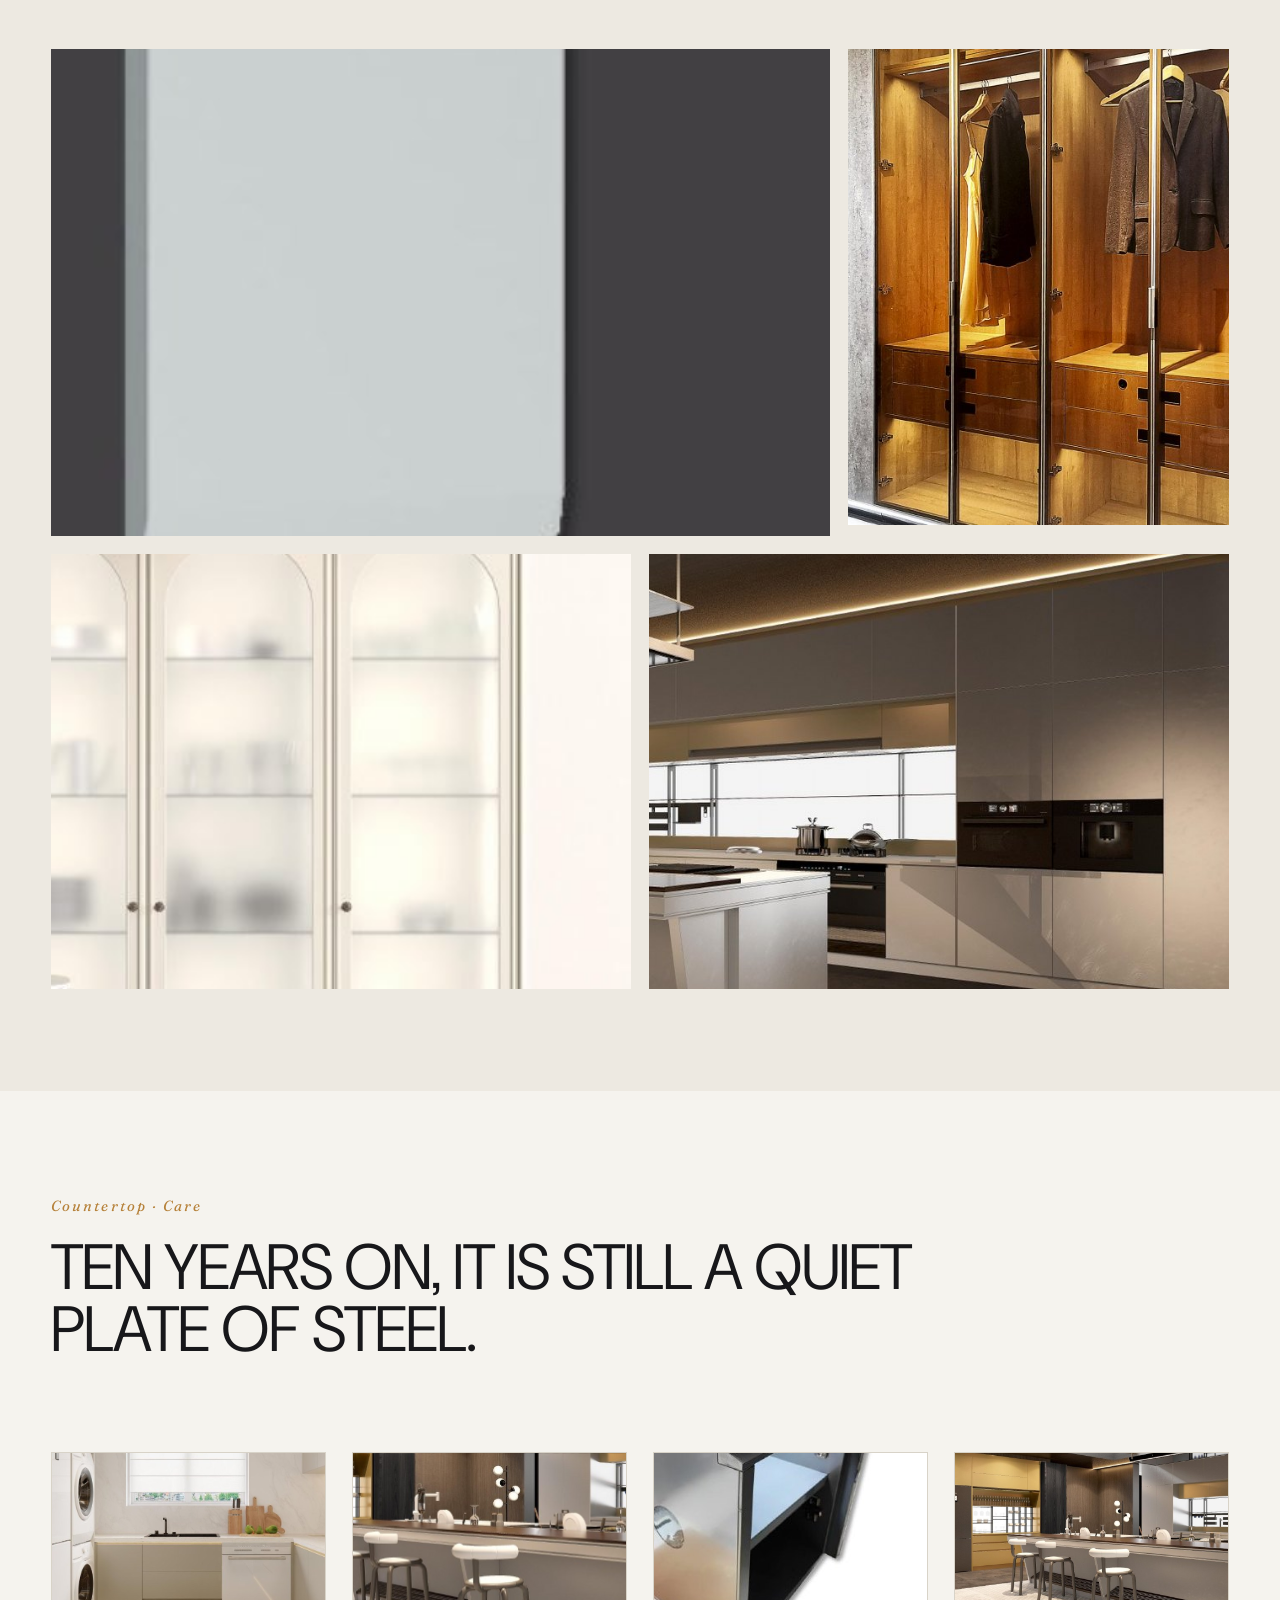
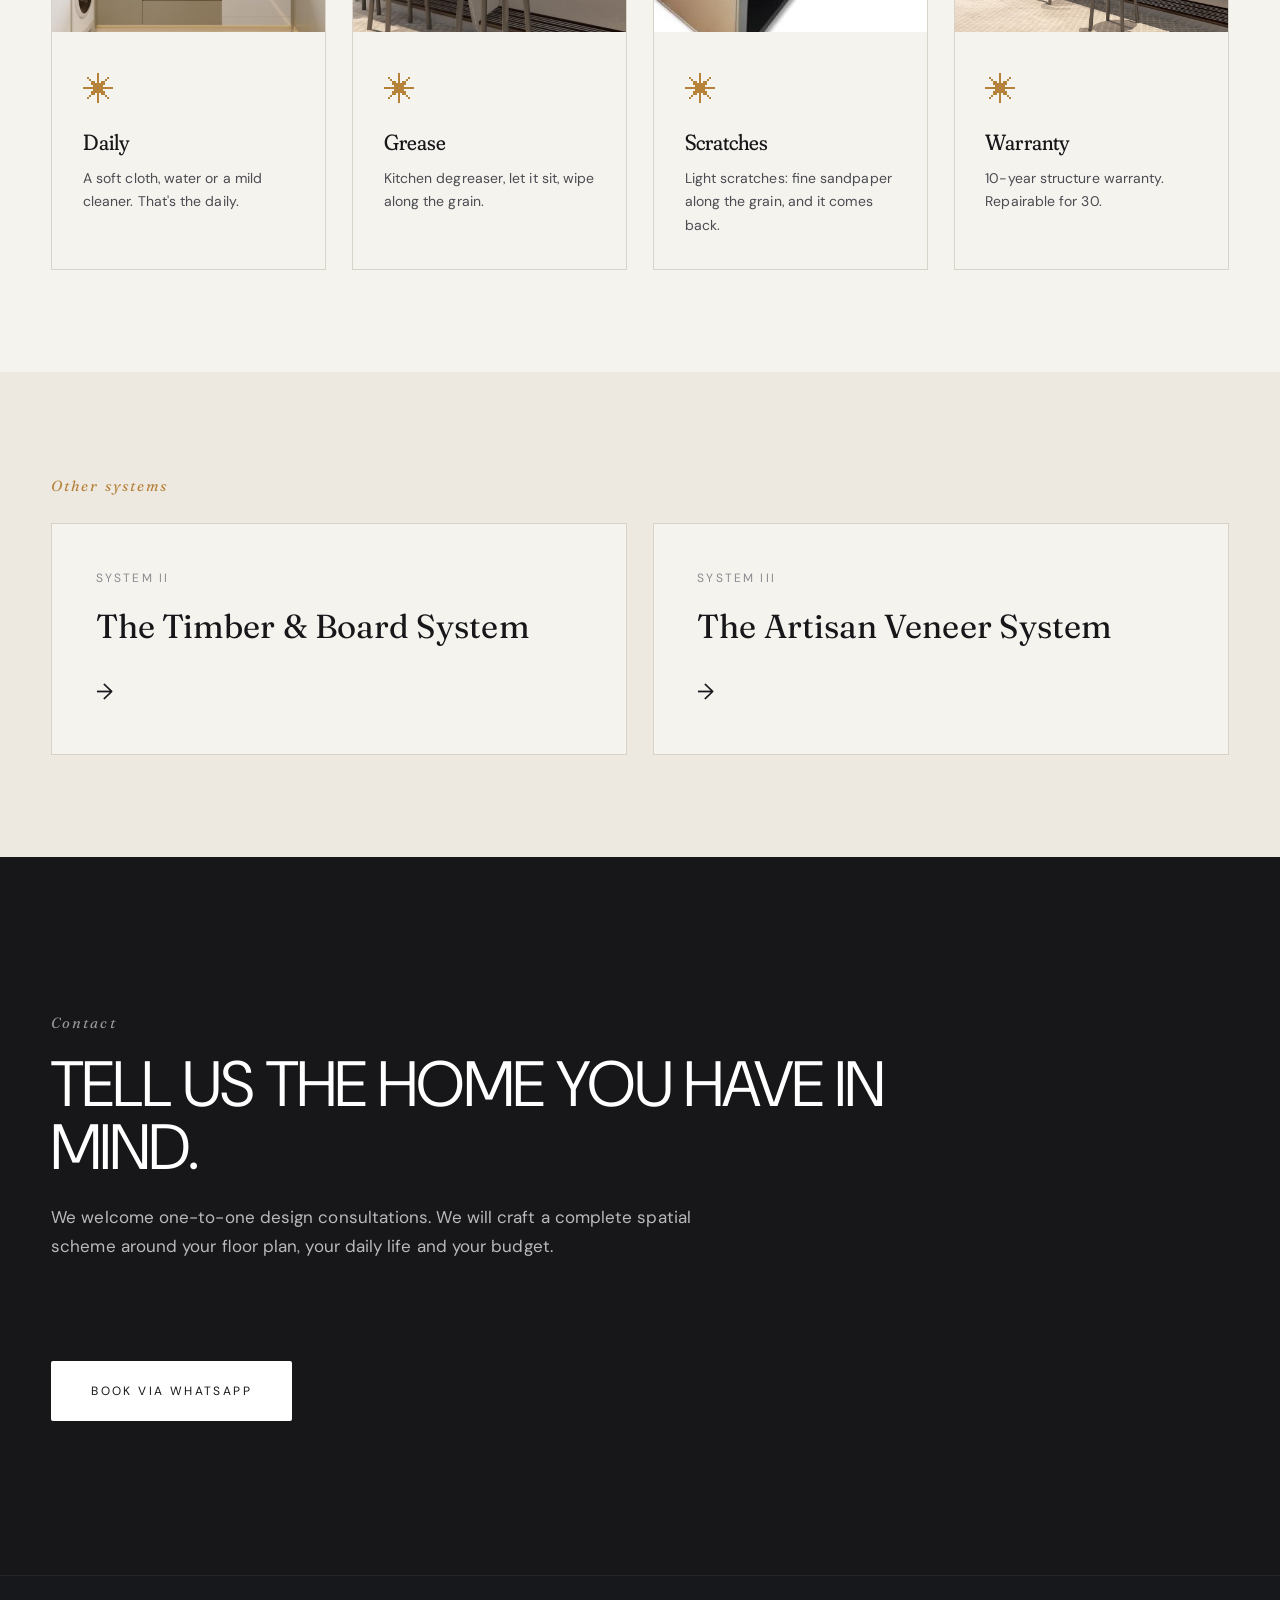
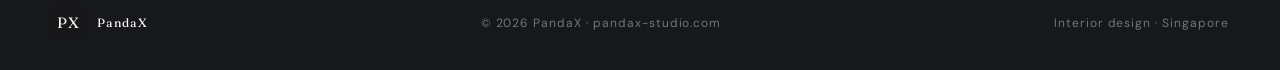
==== commit 6a59171b: "fix: keep steel/timber/veneer photos in their own systems Stop sharing steel doors and Hesheng livin" ====
--- a/systems/steel.html
+++ b/systems/steel.html
@@ -10,7 +10,7 @@
   <link rel="preconnect" href="https://fonts.googleapis.com">
   <link rel="preconnect" href="https://fonts.gstatic.com" crossorigin>
   <link href="https://fonts.googleapis.com/css2?family=DM+Sans:opsz,wght@9..40,300;9..40,400;9..40,500;9..40,700;9..40,800&family=Fraunces:ital,opsz,wght@0,9..144,300;0,9..144,400;0,9..144,500;1,9..144,400&family=Noto+Sans+SC:wght@400;700;900&family=Noto+Serif+SC:wght@300;400;500&display=swap" rel="stylesheet">
-  <link rel="stylesheet" href="/styles.css?v=24" />
+  <link rel="stylesheet" href="/styles.css?v=25" />
   <style>.lp-hero { --lp-hero-img: url("/assets/systems/steel/hero.jpg?v=3"); }</style>
 </head>
 <body>
@@ -90,7 +90,7 @@
           </div>
         </article>
         <article class="lp-card">
-          <div class="lp-card__thumb" style="background-image:url('/assets/systems/steel/laundry.jpg')"></div>
+          <div class="lp-card__thumb" style="background-image:url('/assets/systems/steel/door-09.jpg')"></div>
           <div class="lp-card__body">
             <span class="lp-card__num">04</span><h3 class="lp-card__title" data-zh="工厂预装" data-en="Assembly">工厂预装</h3>
             <p class="lp-card__desc" data-zh="厂里装好、校准好，现场只拼合，不再加工。" data-en="Built and tuned in the factory. On site we place it, we don't fabricate.">厂里装好、校准好，现场只拼合，不再加工。</p>
@@ -106,7 +106,7 @@
         <p class="eyebrow" data-zh="门型工艺" data-en="Door families">门型工艺</p>
         <h2 class="h2" data-zh="九种门型，按空间和风格来选。" data-en="Nine door types — pick by room and style.">九种门型，按空间和风格来选。</h2>
       </div>
-      <div class="lp-figure" style="background-image:url('/assets/systems/steel/hero.jpg?v=3')"></div>
+      <div class="lp-figure" style="background-image:url('/assets/hero/main.jpg?v=5')"></div>
       <ul class="lp-list">
         <li>
           <span class="lp-list__label">01</span>
@@ -130,7 +130,7 @@
         </li>
         <li>
           <span class="lp-list__label">05</span>
-          <div class="lp-list__thumb" style="background-image:url('/assets/systems/steel/door-05.jpg?v=2')"></div>
+          <div class="lp-list__thumb" style="background-image:url('/assets/systems/steel/door-05.jpg?v=3')"></div>
           <span class="lp-list__text" data-zh="隐框岩板 · 岩板贴在钢板上，耐腐蚀、耐高温，适合高强度厨房。" data-en="Frameless stone · sintered surface on steel. Heat- and stain-resistant, for a hard-working kitchen.">隐框岩板 · 岩板贴在钢板上，耐腐蚀、耐高温，适合高强度厨房。</span>
         </li>
         <li>
@@ -140,12 +140,12 @@
         </li>
         <li>
           <span class="lp-list__label">07</span>
-          <div class="lp-list__thumb" style="background-image:url('/assets/systems/steel/door-07.jpg')"></div>
+          <div class="lp-list__thumb" style="background-image:url('/assets/systems/steel/door-07.jpg?v=2')"></div>
           <span class="lp-list__text" data-zh="钛晶门 · 钛金属肌理铺在钢面上，贵气能摸到。" data-en="Titanium · a titanium finish on steel you can feel.">钛晶门 · 钛金属肌理铺在钢面上，贵气能摸到。</span>
         </li>
         <li>
           <span class="lp-list__label">08</span>
-          <div class="lp-list__thumb" style="background-image:url('/assets/systems/steel/door-08.jpg')"></div>
+          <div class="lp-list__thumb" style="background-image:url('/assets/systems/steel/door-08.jpg?v=2')"></div>
           <span class="lp-list__text" data-zh="长城门 · 立面有节奏，适合卧室和衣帽间。" data-en="Great Wall · a rhythmic front, for bedrooms and walk-ins.">长城门 · 立面有节奏，适合卧室和衣帽间。</span>
         </li>
         <li>
@@ -168,10 +168,10 @@
         </p>
       </div>
       <div class="lp-gallery">
-        <div class="lp-gallery__item lp-gallery__item--big"  style="background-image:url('/assets/case-huang/web/page-06.jpg')"></div>
-        <div class="lp-gallery__item lp-gallery__item--tall" style="background-image:url('/assets/systems/steel/laundry.jpg')"></div>
-        <div class="lp-gallery__item lp-gallery__item--half" style="background-image:url('/assets/case-huang/web/page-07.jpg')"></div>
-        <div class="lp-gallery__item lp-gallery__item--half" style="background-image:url('/assets/case-huang/web/page-13.jpg?v=3')"></div>
+        <div class="lp-gallery__item lp-gallery__item--big"  style="background-image:url('/assets/systems/steel/door-02.jpg')"></div>
+        <div class="lp-gallery__item lp-gallery__item--tall" style="background-image:url('/assets/systems/steel/door-04.jpg')"></div>
+        <div class="lp-gallery__item lp-gallery__item--half" style="background-image:url('/assets/systems/steel/door-03.jpg?v=2')"></div>
+        <div class="lp-gallery__item lp-gallery__item--half" style="background-image:url('/assets/systems/steel/door-01.jpg')"></div>
       </div>
     </div>
   </section>
--- a/styles.css
+++ b/styles.css
@@ -1317,7 +1317,7 @@
 /* Studio section — whole-home interior */
 .studio__media {
   min-height: 460px;
-  background: url("assets/systems/veneer/foyer.jpg?v=4") center / cover no-repeat;
+  background: url("assets/systems/timber/living.jpg?v=1") center / cover no-repeat;
   background-color: var(--bg-soft);
 }
 @media (max-width: 800px) { .studio__media { min-height: 300px; } }
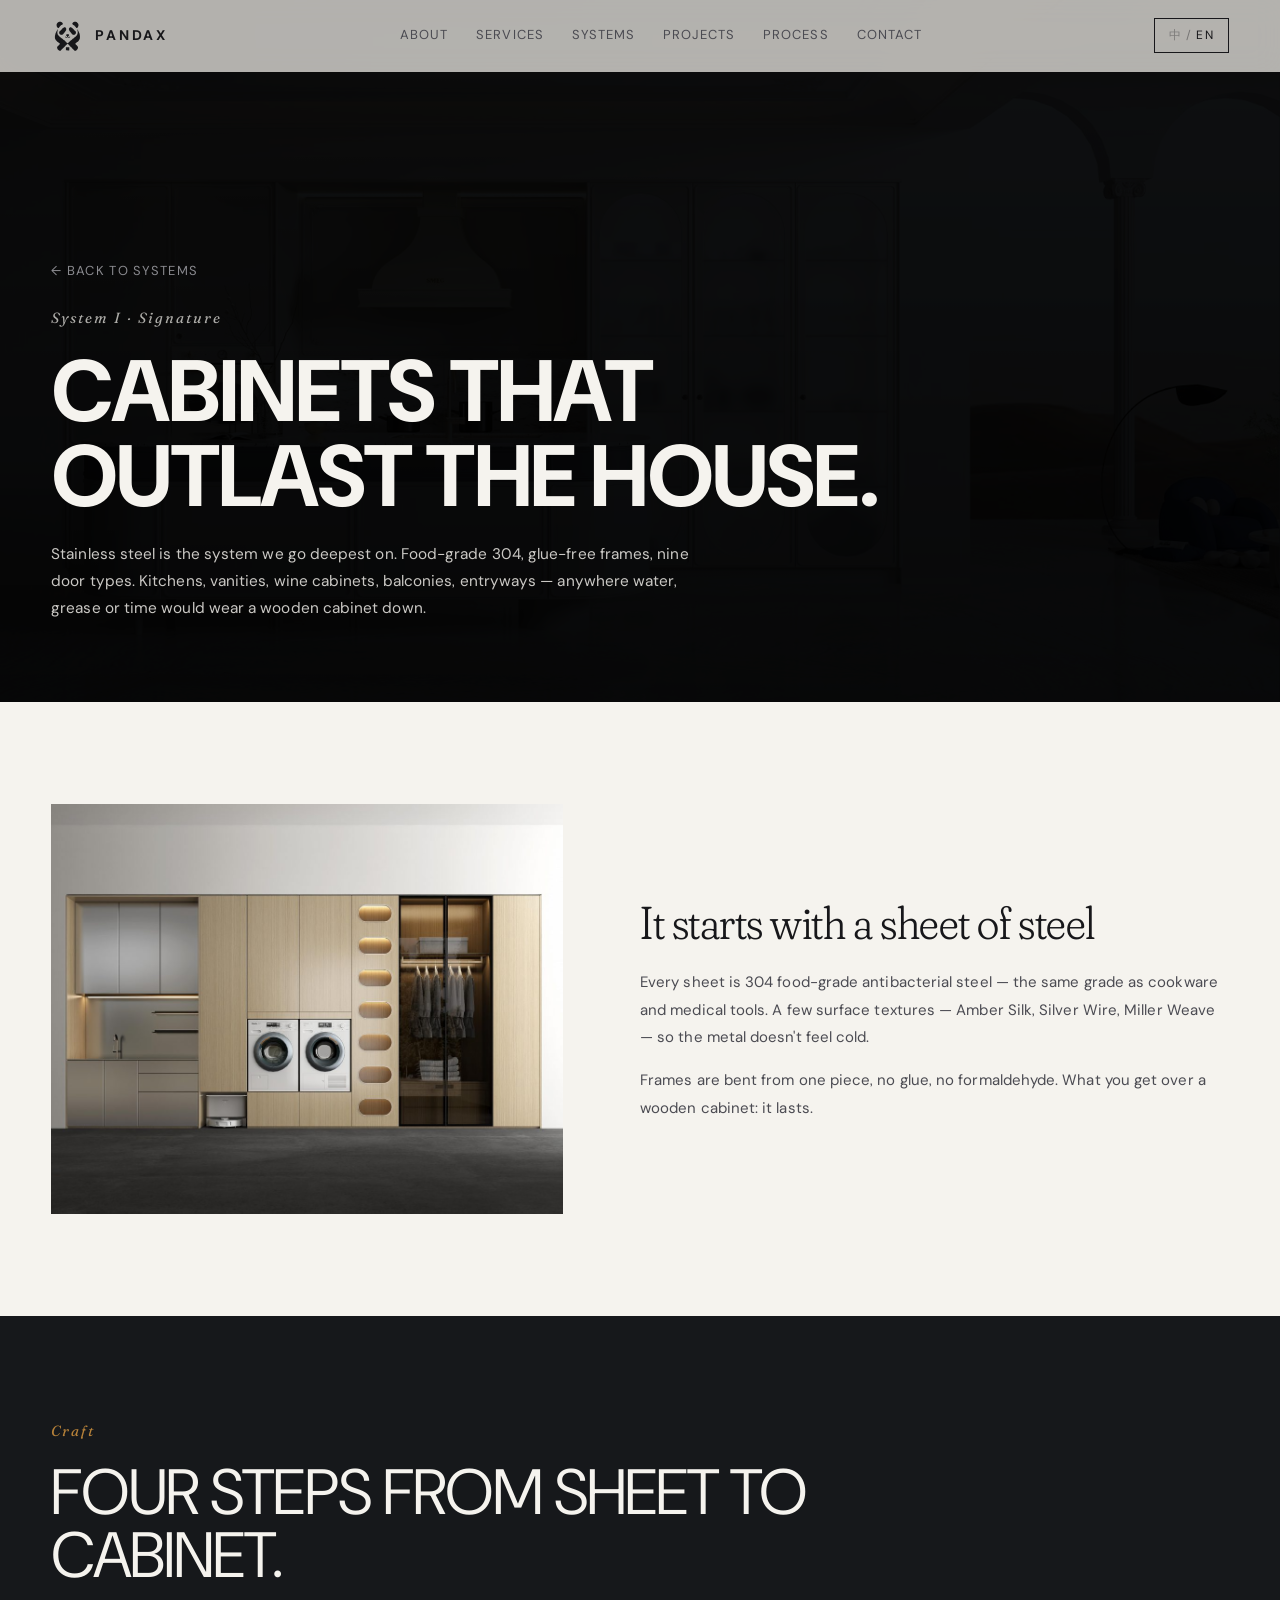
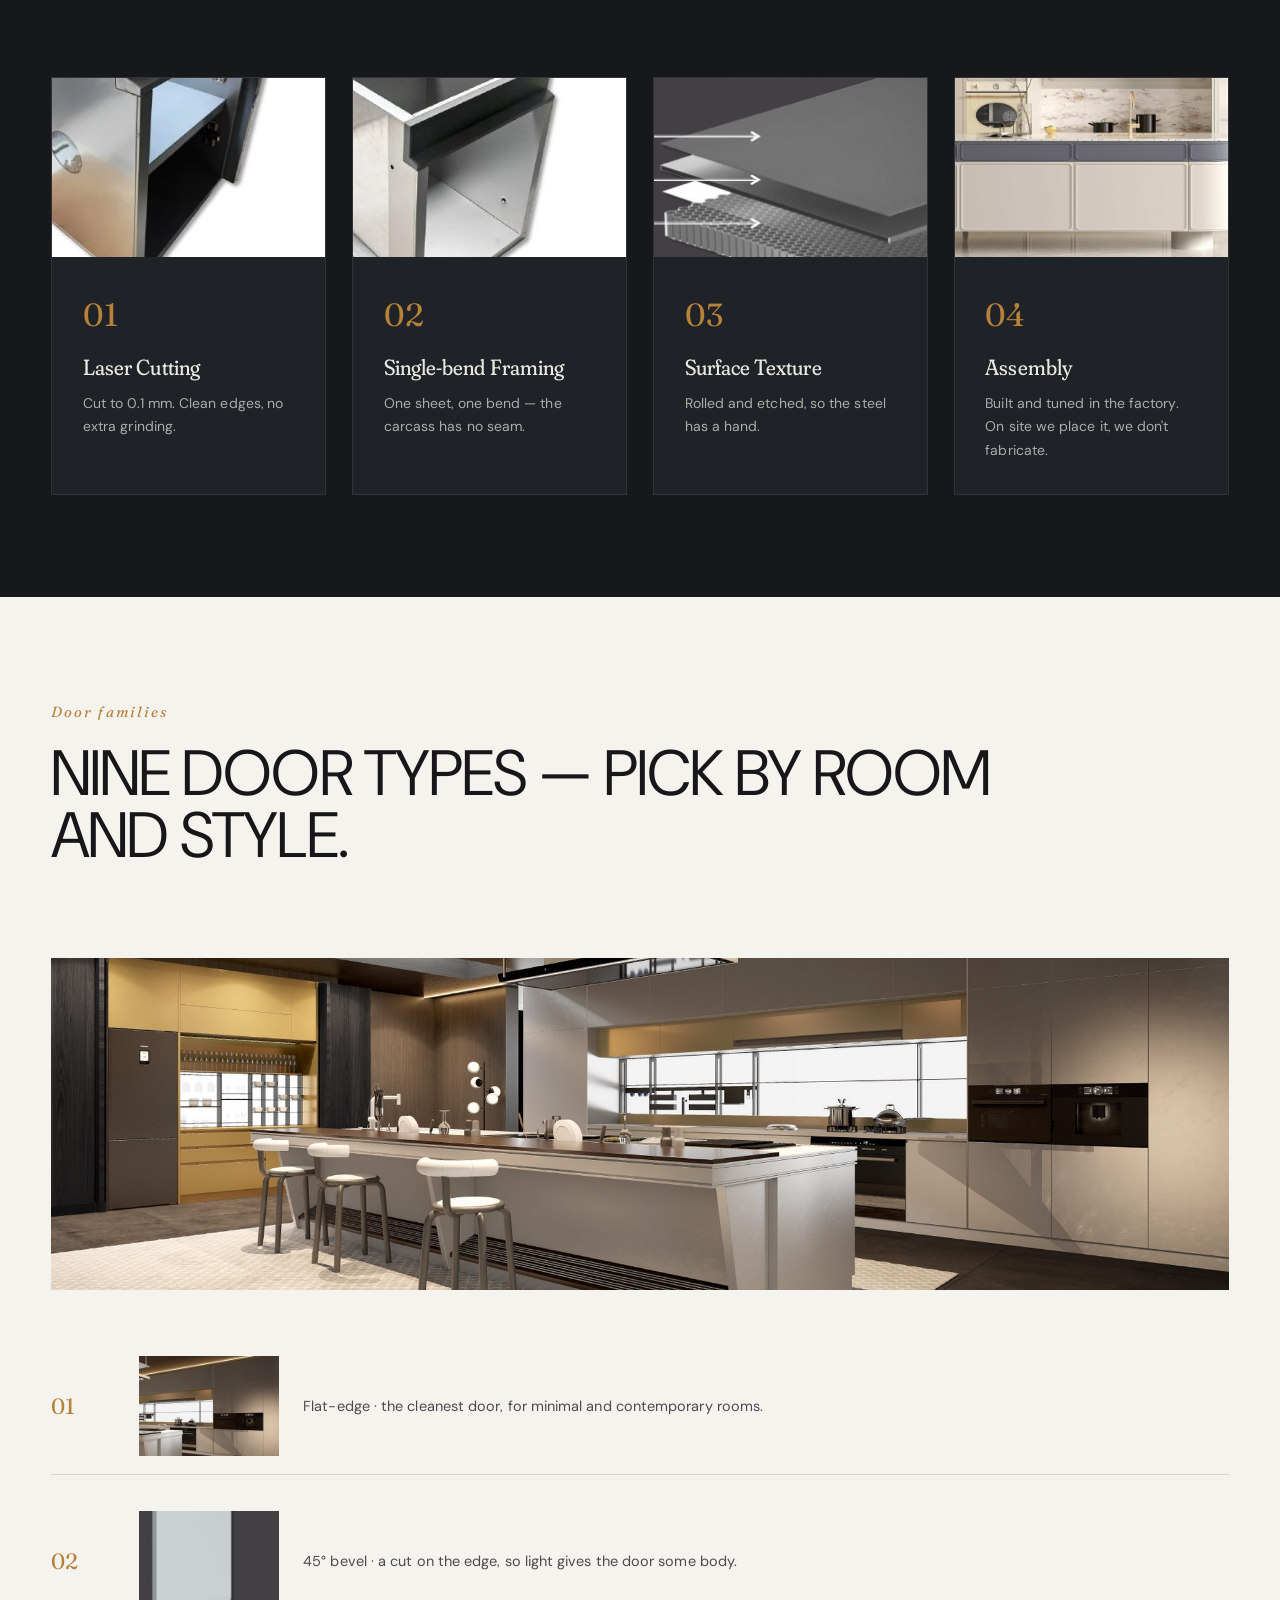
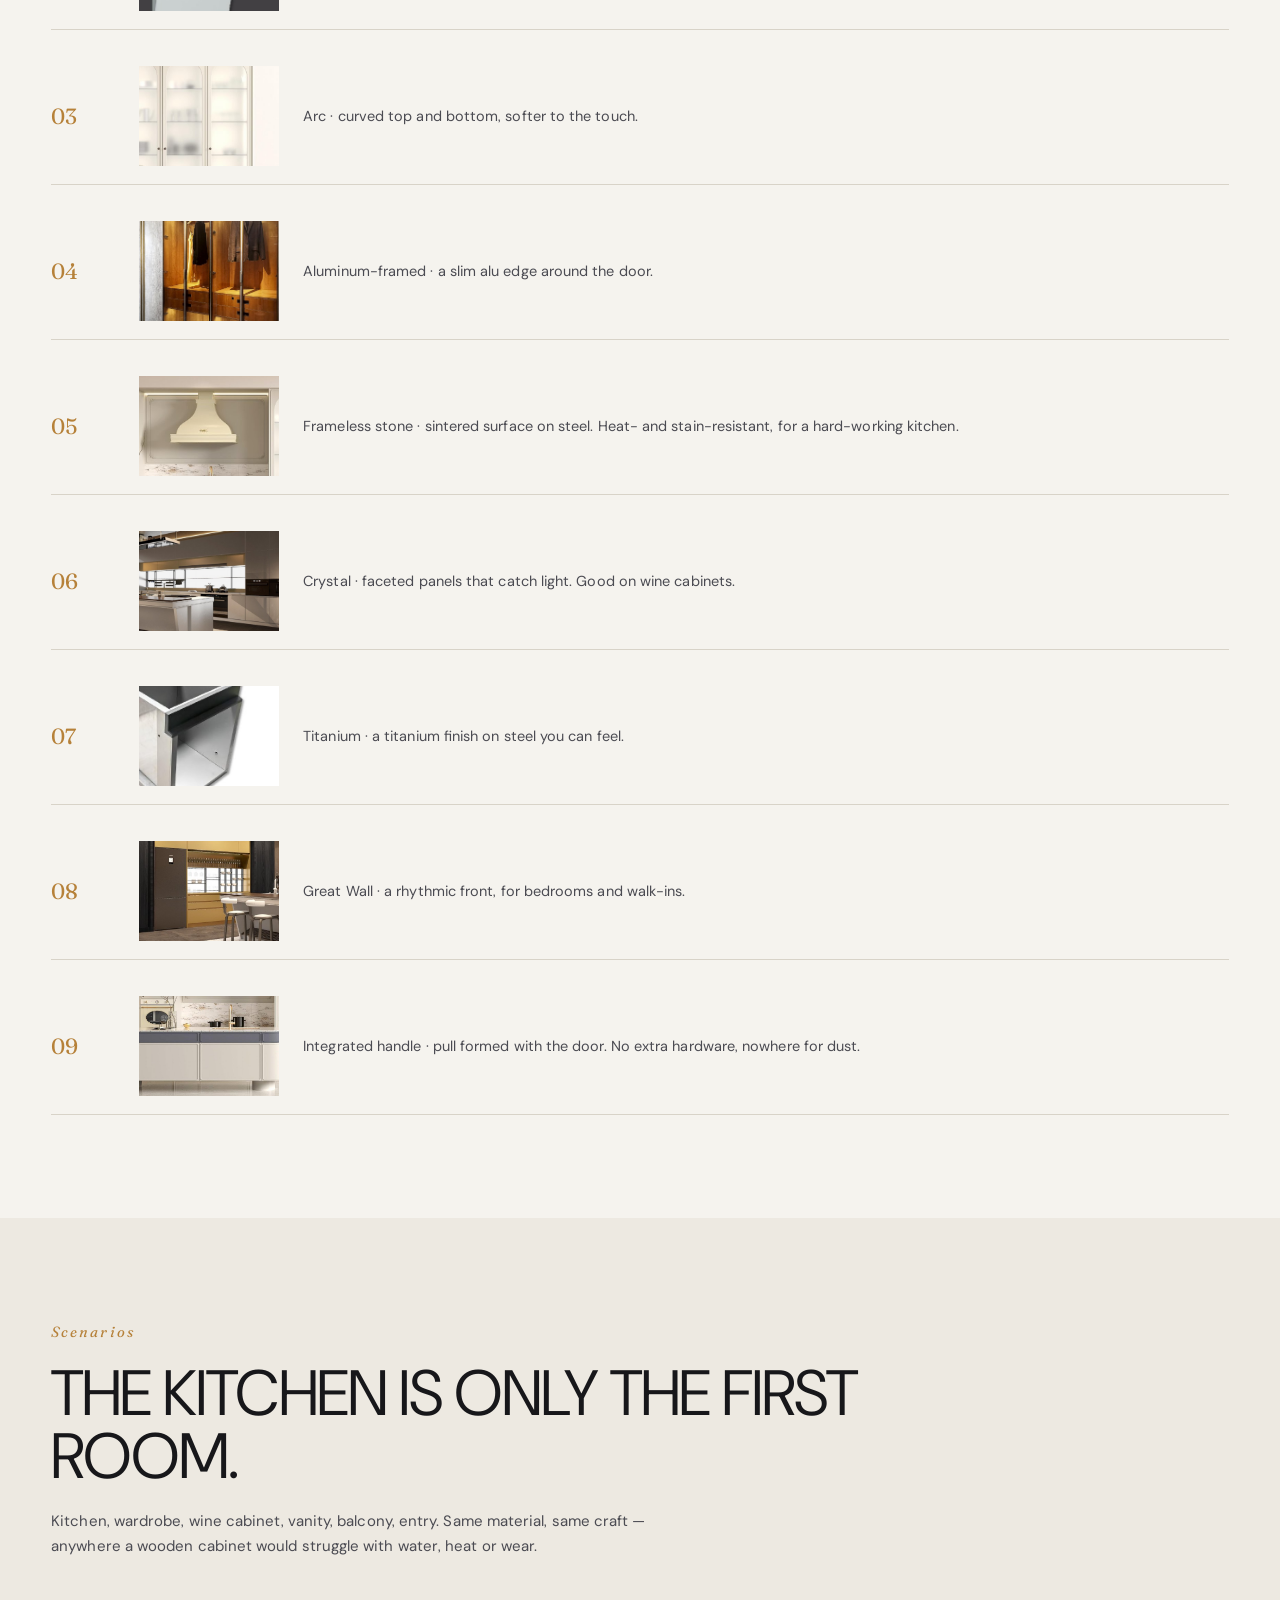
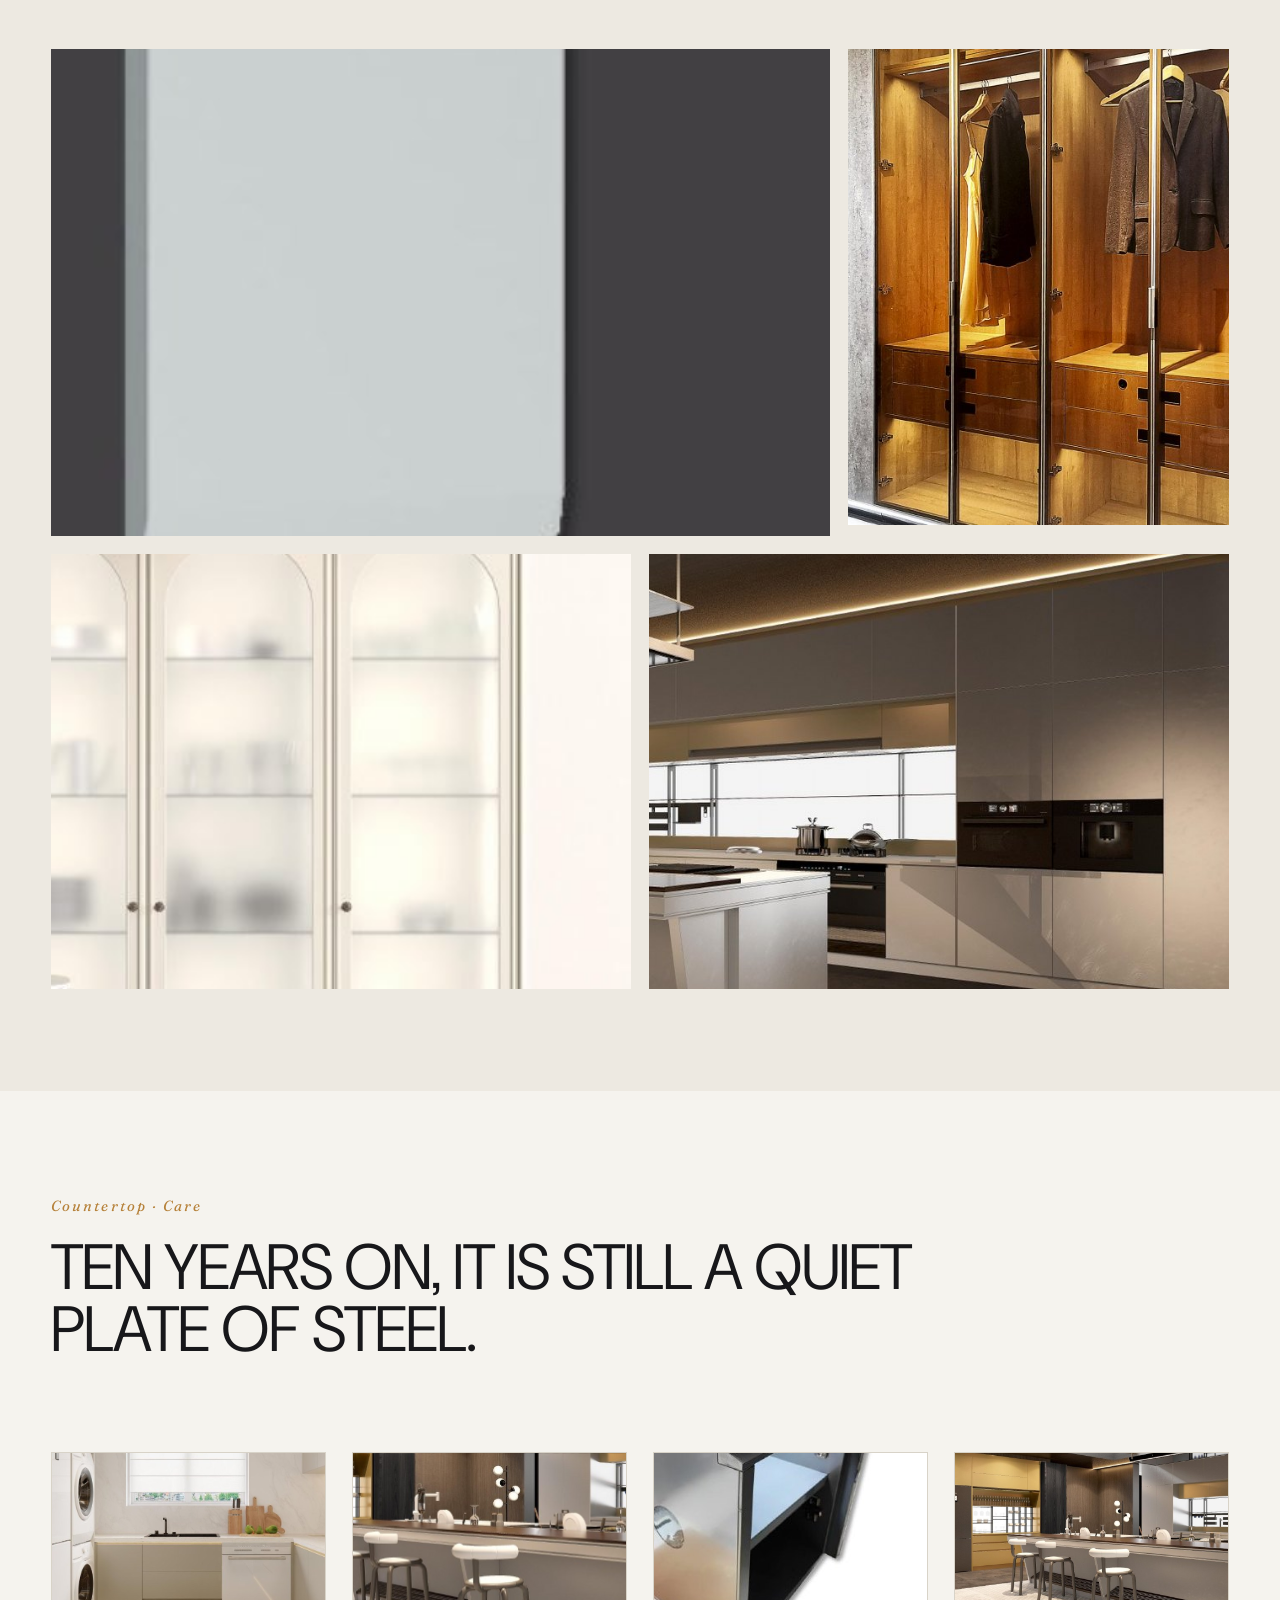
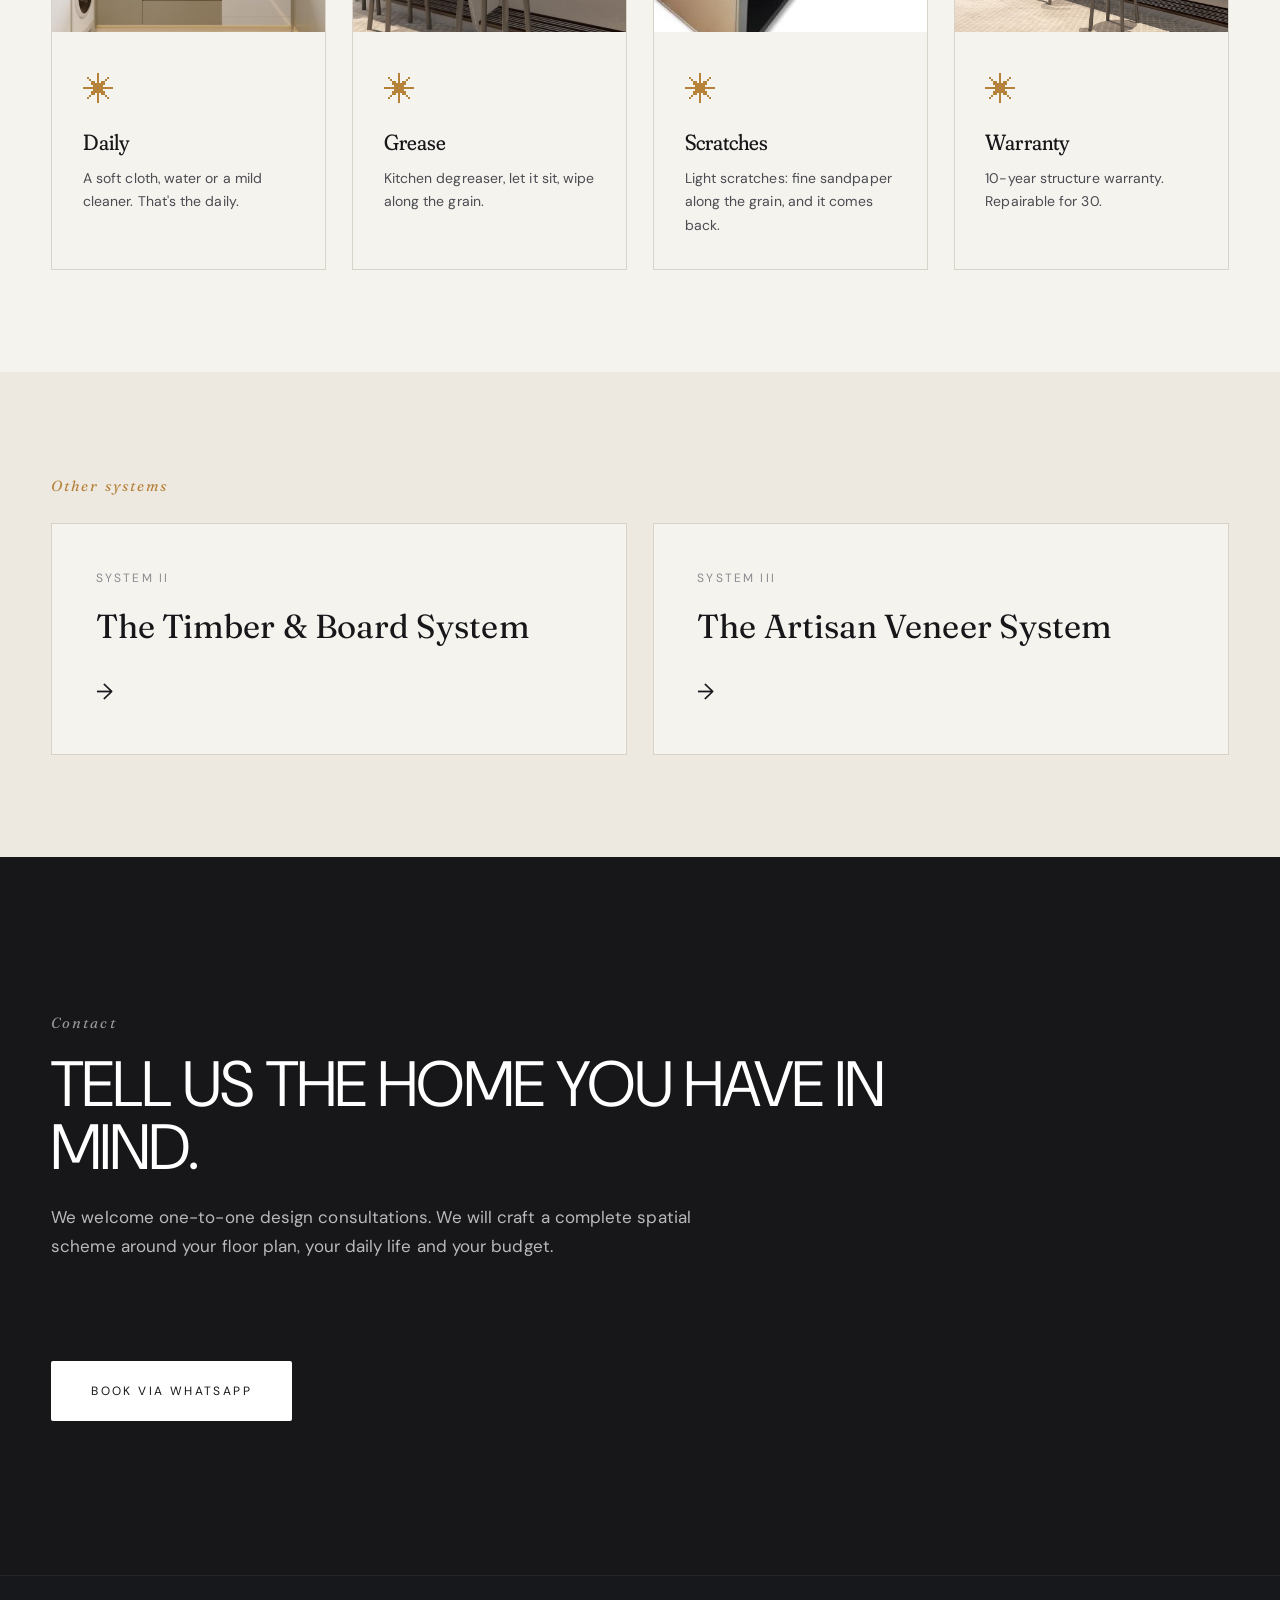
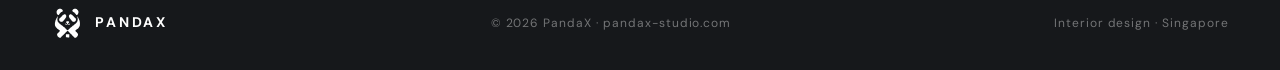
==== commit 9bc8a2d5: "feat: use the panda mark as the site identity Replace the PX badge with the trademark symbol in the " ====
--- a/systems/steel.html
+++ b/systems/steel.html
@@ -10,14 +10,16 @@
   <link rel="preconnect" href="https://fonts.googleapis.com">
   <link rel="preconnect" href="https://fonts.gstatic.com" crossorigin>
   <link href="https://fonts.googleapis.com/css2?family=DM+Sans:opsz,wght@9..40,300;9..40,400;9..40,500;9..40,700;9..40,800&family=Fraunces:ital,opsz,wght@0,9..144,300;0,9..144,400;0,9..144,500;1,9..144,400&family=Noto+Sans+SC:wght@400;700;900&family=Noto+Serif+SC:wght@300;400;500&display=swap" rel="stylesheet">
-  <link rel="stylesheet" href="/styles.css?v=25" />
+  <link rel="icon" href="/assets/brand/mark.svg" type="image/svg+xml" />
+  <link rel="apple-touch-icon" href="/assets/brand/apple-touch.png" />
+  <link rel="stylesheet" href="/styles.css?v=26" />
   <style>.lp-hero { --lp-hero-img: url("/assets/systems/steel/hero.jpg?v=3"); }</style>
 </head>
 <body>
   <header class="nav">
     <div class="nav__inner">
       <a href="/" class="nav__brand">
-        <span class="nav__mark">PX</span>
+        <span class="nav__mark" aria-hidden="true"></span>
         <span class="nav__name">PandaX</span>
       </a>
       <nav class="nav__links">
@@ -249,8 +251,8 @@
   <footer class="foot">
     <div class="foot__inner">
       <div class="foot__brand">
-        <span class="nav__mark">PX</span>
-        <span>PandaX</span>
+        <span class="nav__mark" aria-hidden="true"></span>
+        <span class="nav__name">PandaX</span>
       </div>
       <p class="foot__meta">© <span id="year"></span> PandaX · pandax-studio.com</p>
       <p class="foot__meta" data-zh="空间设计 · 新加坡" data-en="Interior design · Singapore">空间设计 · 新加坡</p>
--- a/styles.css
+++ b/styles.css
@@ -100,15 +100,22 @@
   justify-content: space-between;
   gap: 24px;
 }
-.nav__brand { display: flex; align-items: center; gap: 12px; }
+.nav__brand { display: flex; align-items: center; gap: 10px; }
 .nav__mark {
-  display: inline-grid; place-items: center;
+  display: block;
   width: 34px; height: 34px;
-  background: var(--ink); color: var(--bg);
-  font-family: var(--serif); font-size: 15px; letter-spacing: .04em;
-  border-radius: 50%;
-}
-.nav__name { font-family: var(--serif); font-size: 20px; letter-spacing: .02em; }
+  flex: none;
+  background: currentColor;
+  -webkit-mask: url("/assets/brand/mark.svg") center / contain no-repeat;
+  mask: url("/assets/brand/mark.svg") center / contain no-repeat;
+}
+.nav__name {
+  font-family: var(--sans);
+  font-weight: 700;
+  font-size: 14px;
+  letter-spacing: .2em;
+  text-transform: uppercase;
+}
 .nav__name em { font-style: italic; color: var(--ink-2); font-weight: 300; }
 
 .nav__links { display: flex; gap: 28px; }
@@ -163,6 +170,7 @@
   mix-blend-mode: overlay;
 }
 .hero__inner { max-width: var(--max); margin: 0 auto; width: 100%; position: relative; z-index: 1; }
+.hero__mark { width: 64px; height: 64px; margin-bottom: 18px; }
 .hero__title {
   font-family: var(--serif);
   font-weight: 300;
@@ -547,7 +555,7 @@
   gap: 20px; flex-wrap: wrap;
   font-size: 12px; letter-spacing: .08em;
 }
-.foot__brand { display: flex; align-items: center; gap: 12px; color: #fff; font-family: var(--serif); }
+.foot__brand { display: flex; align-items: center; gap: 10px; color: #fff; }
 .foot__meta { color: rgba(255,255,255,0.4); }
 
 /* ---------- Services ---------- */
